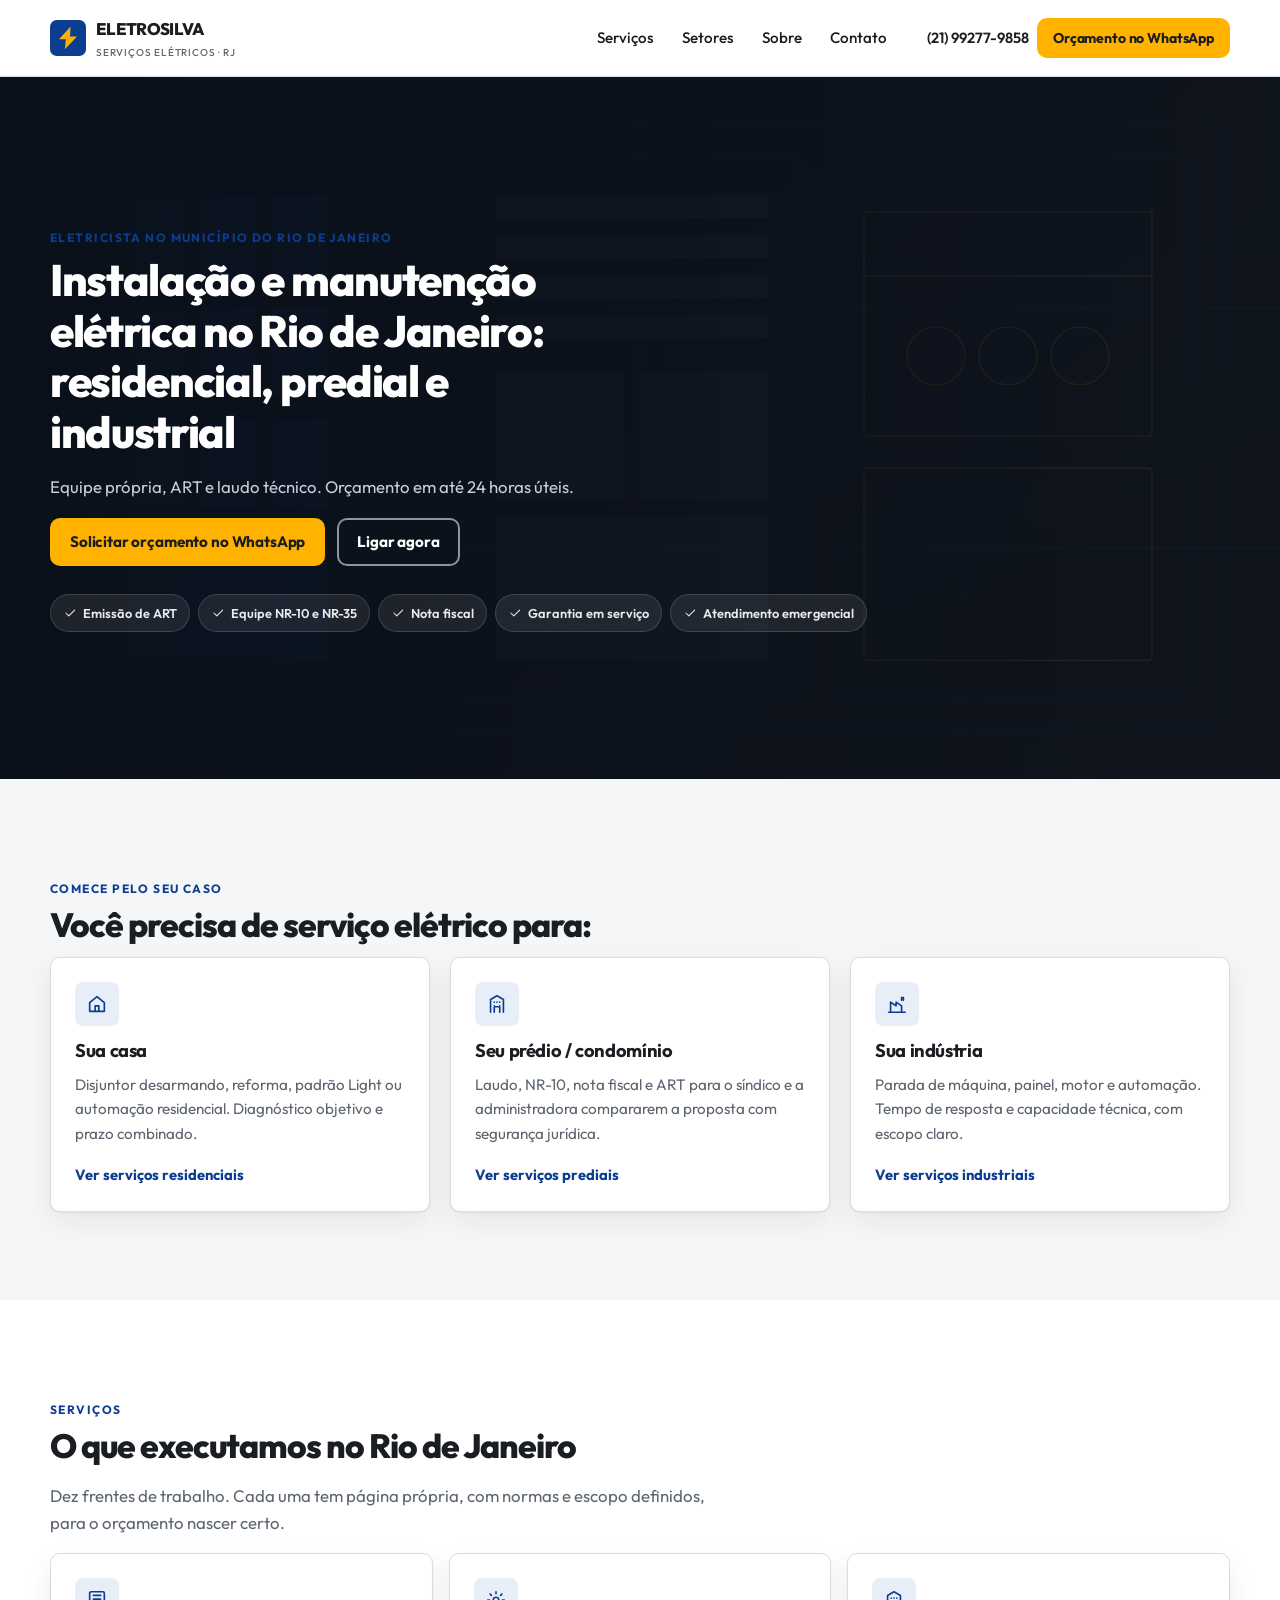
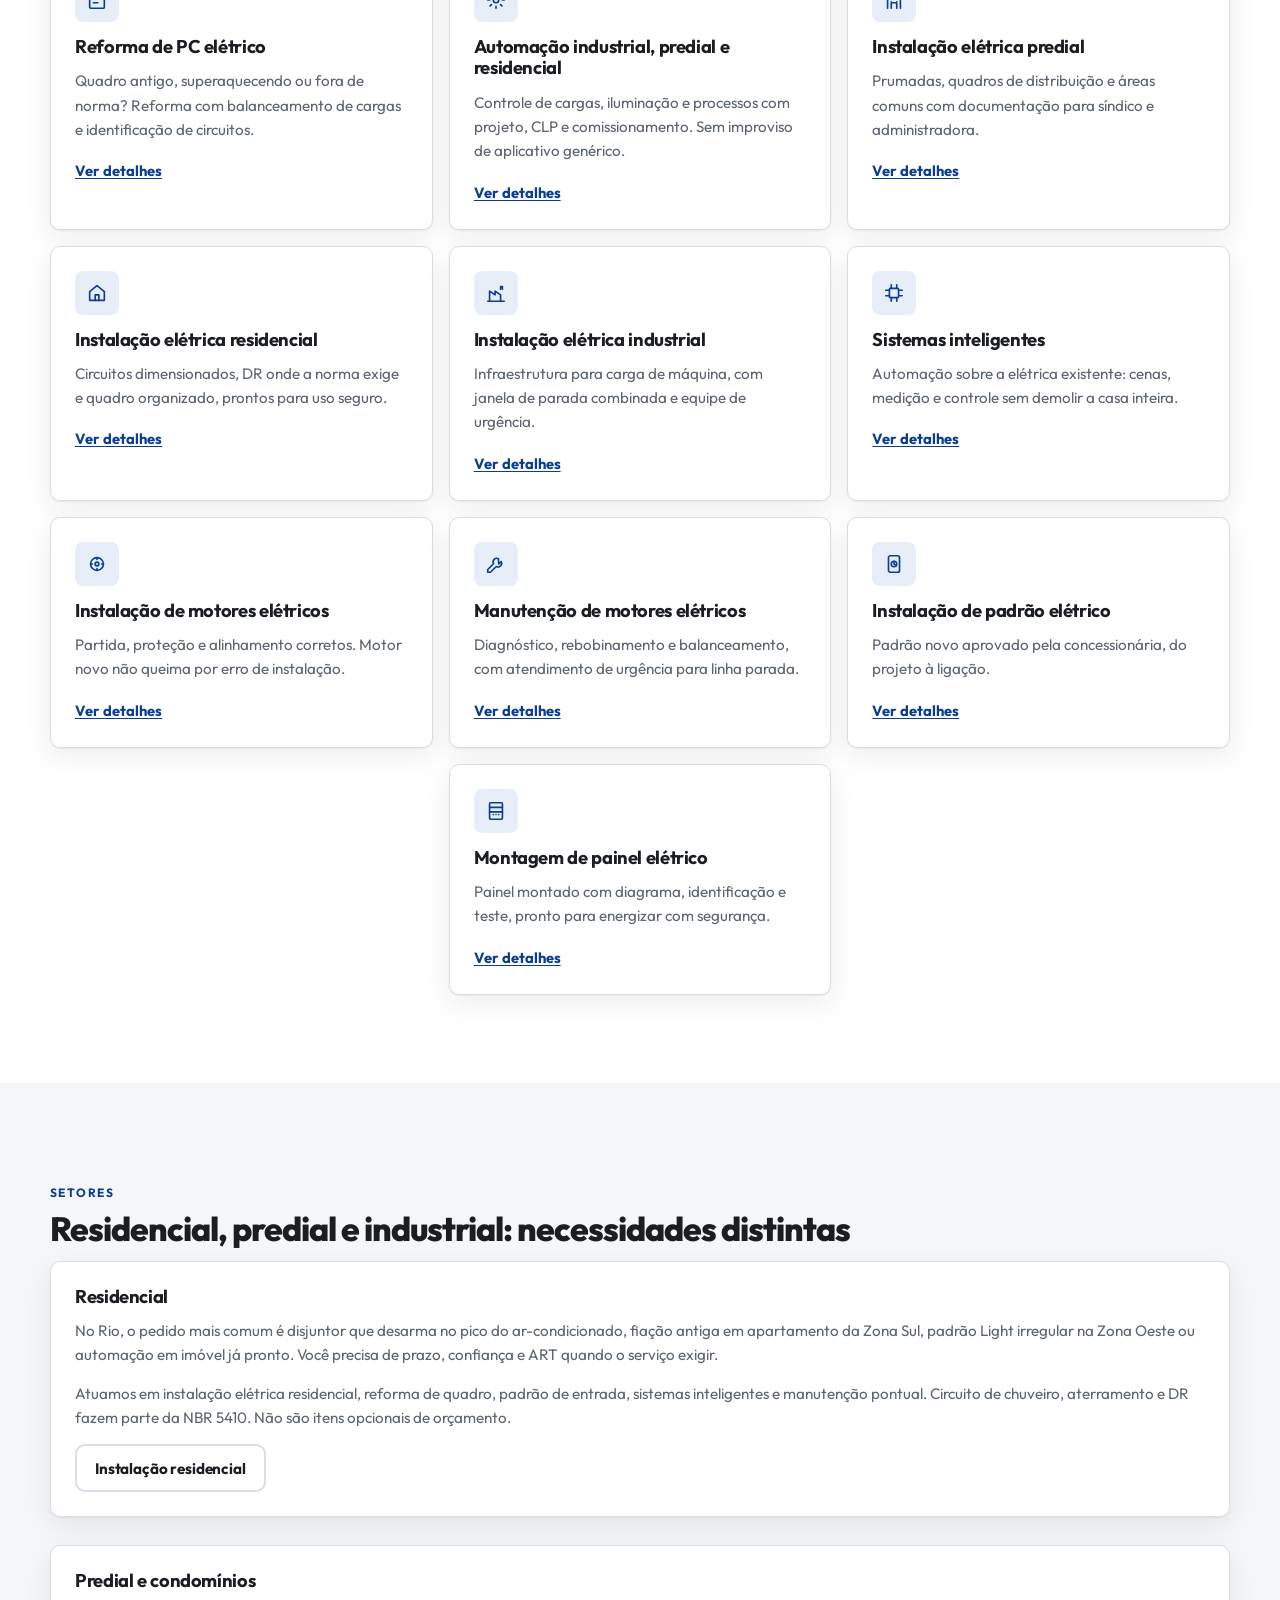
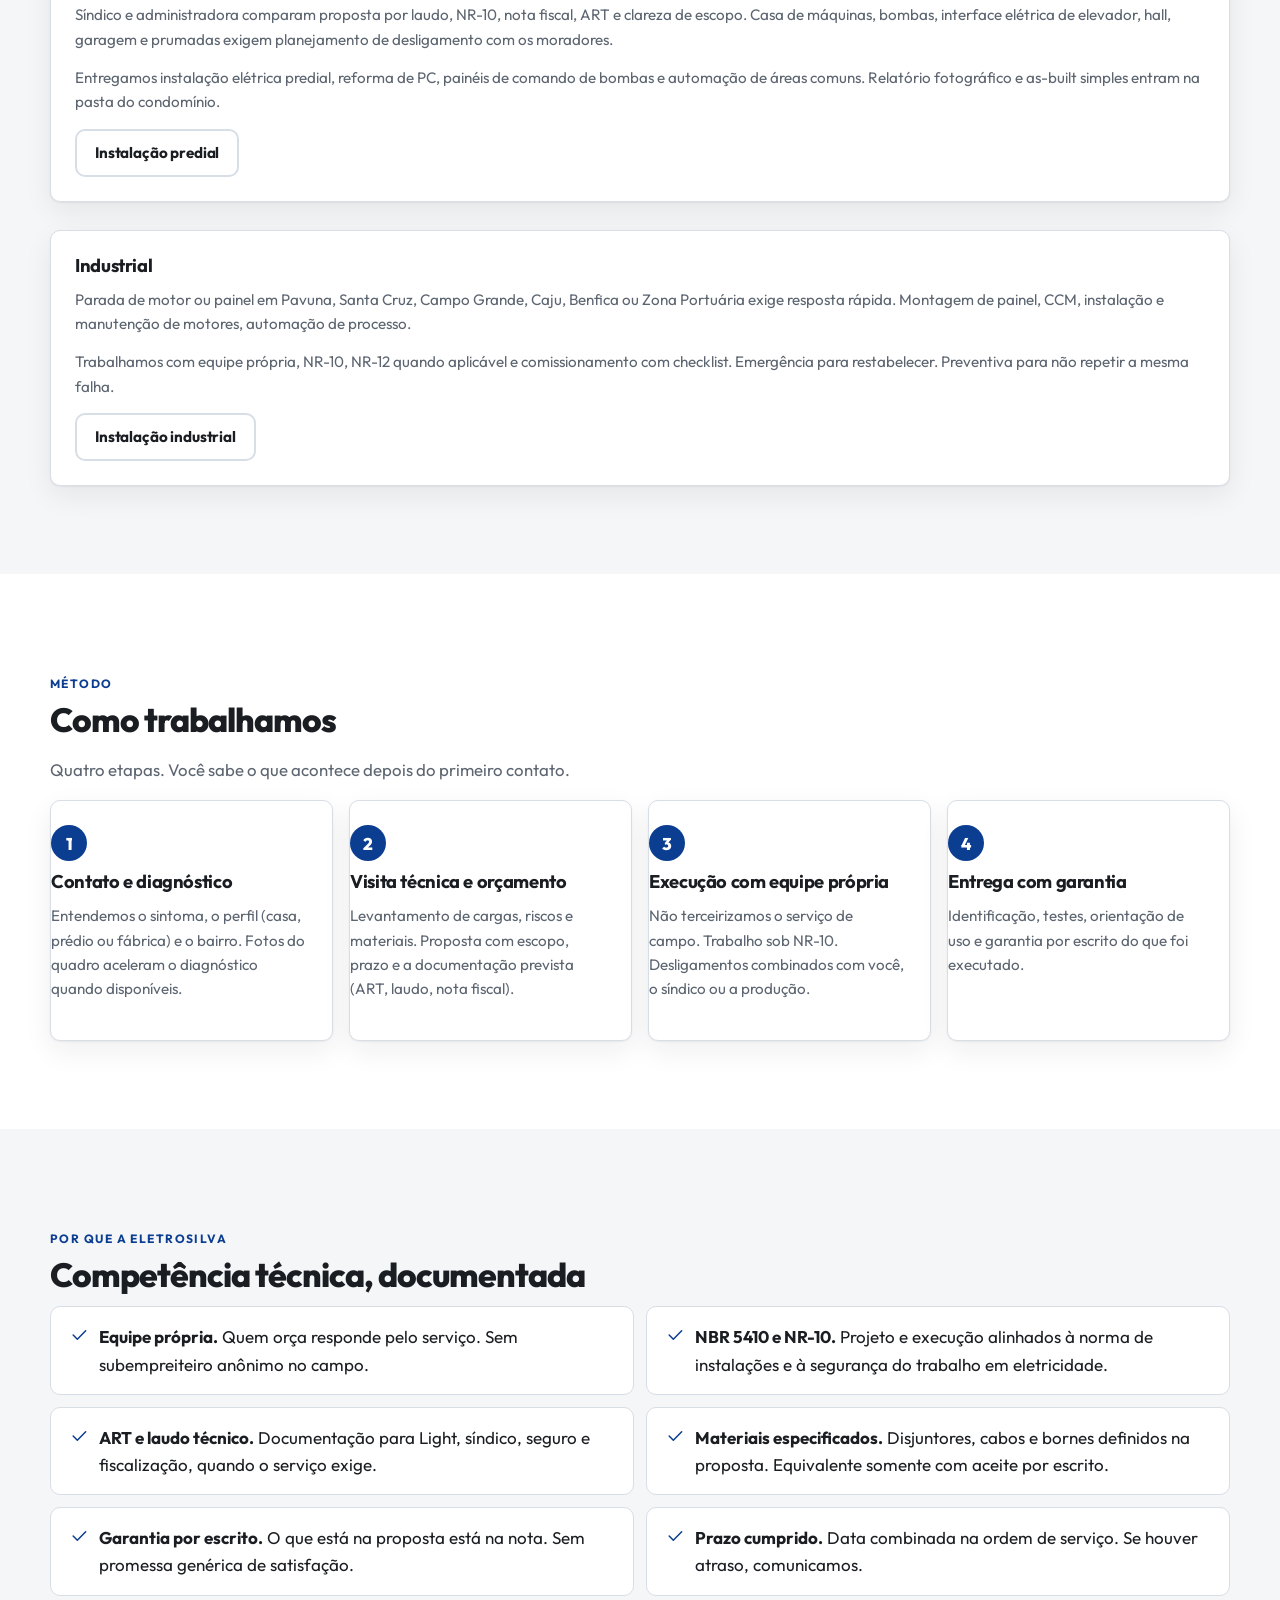
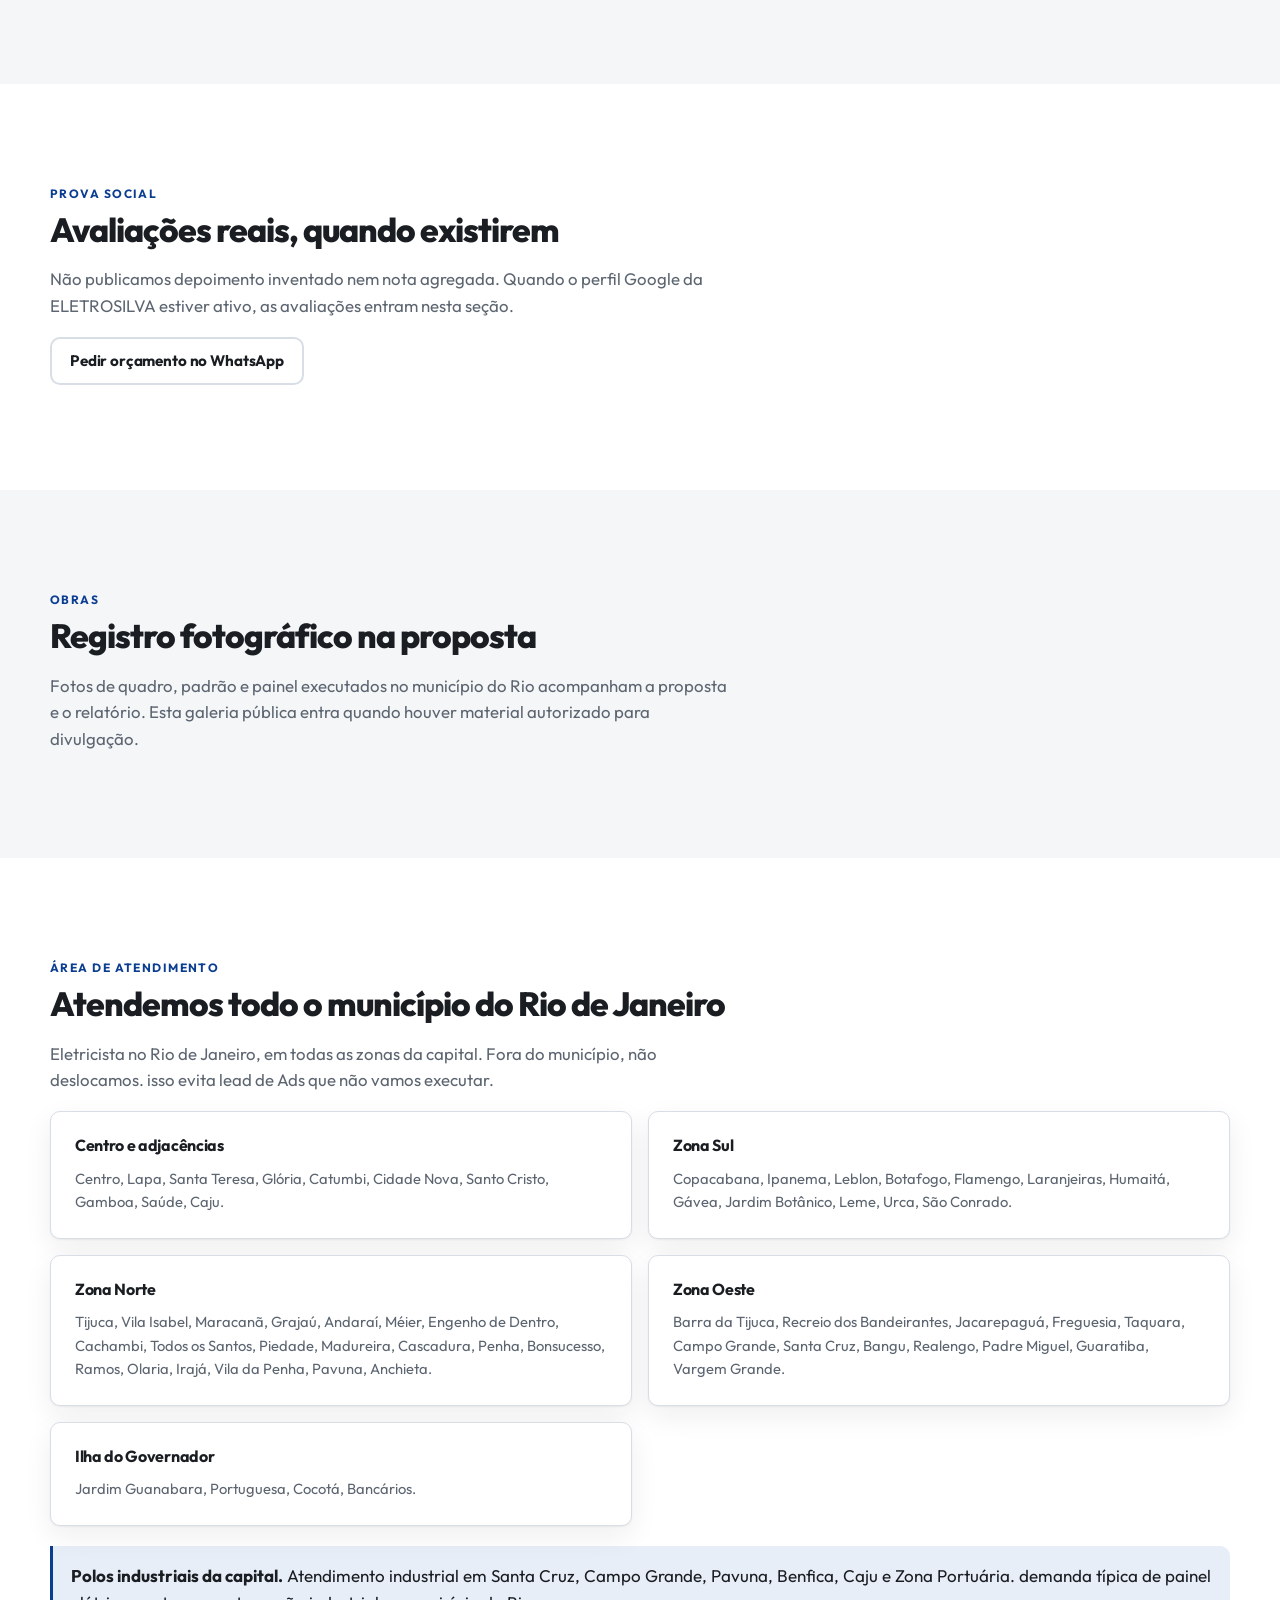
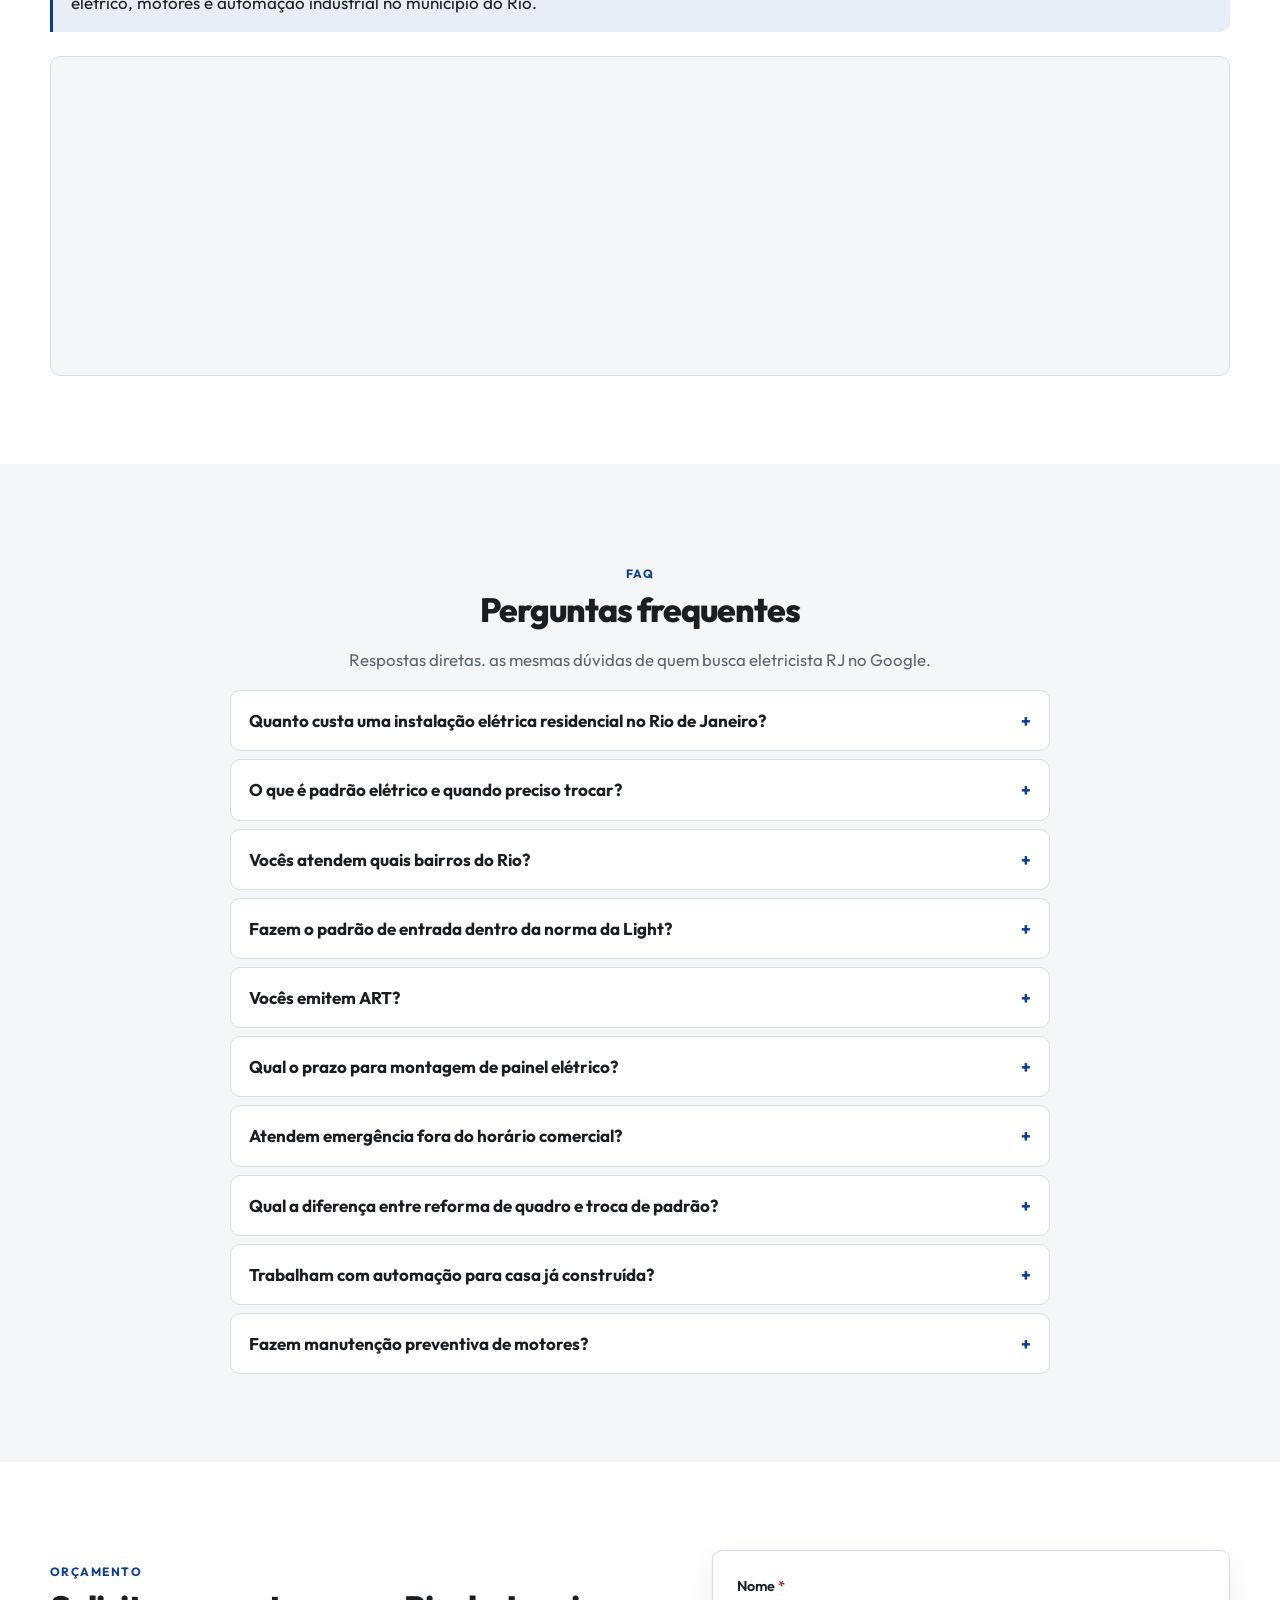
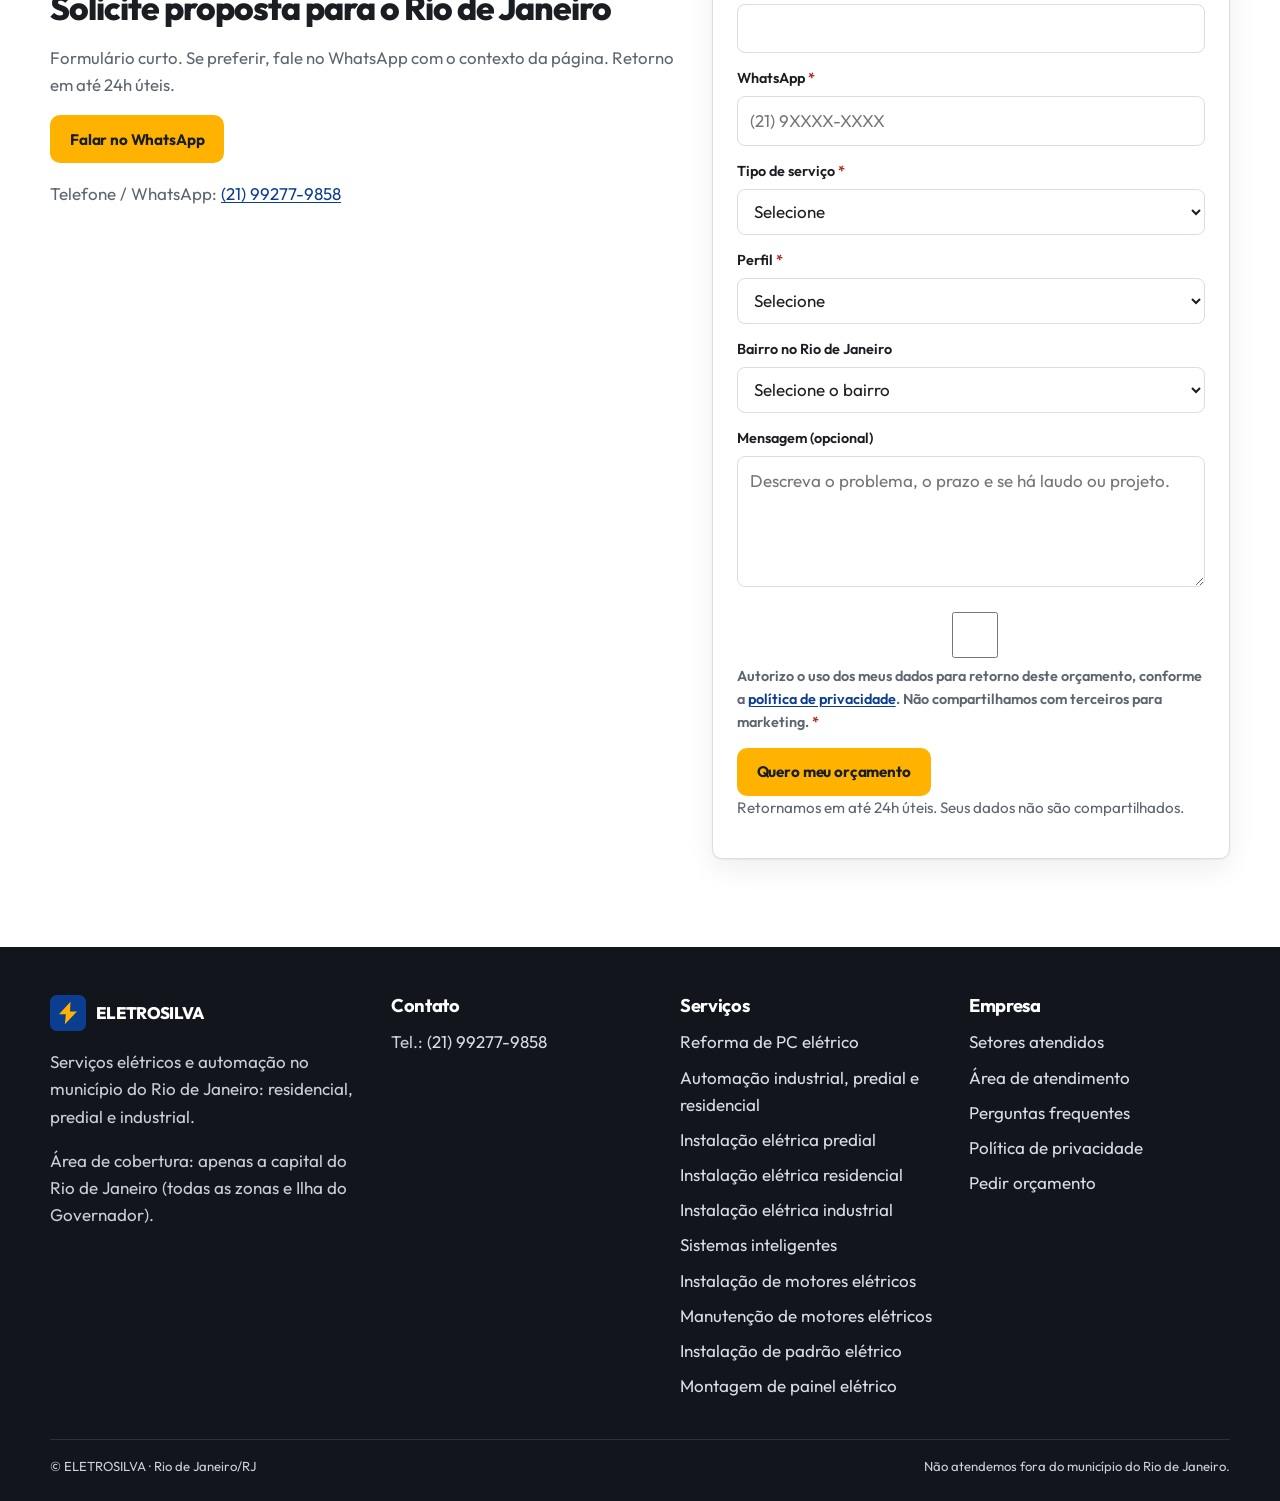
==== index.html @ 6a2a2874 "Publicar o site completo da ELETROSILVA para deploy na Hostinger." ====
<!DOCTYPE html>
<html lang="pt-BR">
<head>
  <meta charset="utf-8">
  <meta name="viewport" content="width=device-width, initial-scale=1">
  <title>Eletricista no Rio de Janeiro | ELETROSILVA</title>
  <meta name="description" content="Instalação e manutenção elétrica no Rio de Janeiro: residencial, predial e industrial. ART, NR-10 e orçamento em até 24h.">
  <link rel="canonical" href="https://eletrosilvaservicos.com/">
  <meta name="robots" content="index,follow">
  <meta name="theme-color" content="#0B3D91">
  <meta property="og:type" content="website">
  <meta property="og:locale" content="pt_BR">
  <meta property="og:site_name" content="ELETROSILVA">
  <meta property="og:title" content="Eletricista no Rio de Janeiro | ELETROSILVA">
  <meta property="og:description" content="Instalação e manutenção elétrica no Rio de Janeiro: residencial, predial e industrial. ART, NR-10 e orçamento em até 24h.">
  <meta property="og:url" content="https://eletrosilvaservicos.com/">
  <meta property="og:image" content="https://eletrosilvaservicos.com/img/og-cover.svg">
  <meta name="twitter:card" content="summary_large_image">
  <meta name="twitter:title" content="Eletricista no Rio de Janeiro | ELETROSILVA">
  <meta name="twitter:description" content="Instalação e manutenção elétrica no Rio de Janeiro: residencial, predial e industrial. ART, NR-10 e orçamento em até 24h.">
  <link rel="icon" href="img/favicon.svg" type="image/svg+xml">
  <link rel="preconnect" href="https://fonts.googleapis.com">
  <link rel="preconnect" href="https://fonts.gstatic.com" crossorigin>
  <link href="https://fonts.googleapis.com/css2?family=Outfit:wght@400;500;600;700;800&display=swap" rel="stylesheet">
  <style>
    :root{--blue:#0B3D91;--ink:#1A1D21;--cta:#FFB300;--header-h:76px}
    body{margin:0;font-family:Outfit,system-ui,sans-serif;color:var(--ink);background:#fff}
    .header{position:sticky;top:0;z-index:80;background:rgba(255,255,255,.96);border-bottom:1px solid #D8DEE6}
    .hero{position:relative;background:#12161c;color:#fff}
  </style>
  <link rel="stylesheet" href="css/site.css?v=20260911">
  <script type="application/ld+json">{"@context":"https://schema.org","@type":["Electrician","LocalBusiness"],"name":"ELETROSILVA","url":"https://eletrosilvaservicos.com","telephone":"+5521992779858","priceRange":"$$","address":{"@type":"PostalAddress","addressLocality":"Rio de Janeiro","addressRegion":"RJ","addressCountry":"BR"},"areaServed":{"@type":"City","name":"Rio de Janeiro"}}</script>
<script type="application/ld+json">{"@context":"https://schema.org","@type":"FAQPage","mainEntity":[{"@type":"Question","name":"Quanto custa uma instalação elétrica residencial no Rio de Janeiro?","acceptedAnswer":{"@type":"Answer","text":"O valor depende da metragem, do número de circuitos, do estado da infraestrutura existente e se há quadro, aterramento e DR a substituir. Não publicamos tabela fechada porque um apartamento em Copacabana com fiação antiga não se compara a uma casa nova na Barra. O caminho correto é visita técnica, levantamento de cargas e proposta com escopo. Retornamos o primeiro contato em até 24h úteis."}},{"@type":"Question","name":"O que é padrão elétrico e quando preciso trocar?","acceptedAnswer":{"@type":"Answer","text":"O padrão de entrada é o conjunto medidor, proteção e caixa que a Light exige para ligar ou aumentar a carga. Troca-se em obra nova, aumento de demanda, padrão danificado, irregular ou fora da norma vigente da concessionária. Cuidamos do projeto, da montagem e do acompanhamento até a aprovação."}},{"@type":"Question","name":"Vocês atendem quais bairros do Rio?","acceptedAnswer":{"@type":"Answer","text":"Atendemos exclusivamente o município do Rio de Janeiro: Centro, Zona Sul, Zona Norte, Zona Oeste e Ilha do Governador. Não atendemos Baixada Fluminense, Niterói, São Gonçalo nem a Região dos Lagos."}},{"@type":"Question","name":"Fazem o padrão de entrada dentro da norma da Light?","acceptedAnswer":{"@type":"Answer","text":"Sim. Montamos o padrão de entrada conforme o regulamento da Light para a capital, com dimensionamento da proteção, aterramento e disposição da caixa. O objetivo é passar na vistoria sem retrabalho."}},{"@type":"Question","name":"Vocês emitem ART?","acceptedAnswer":{"@type":"Answer","text":"Sim. Emitimos ART do responsável técnico no CREA-RJ quando o serviço exige. Também emitimos laudo e nota fiscal. Não terceirizamos a equipe de campo."}},{"@type":"Question","name":"Qual o prazo para montagem de painel elétrico?","acceptedAnswer":{"@type":"Answer","text":"Depende da complexidade (quadro de distribuição, CCM, comando com CLP) e da disponibilidade de materiais. Após o diagrama aprovado, informamos prazo na proposta. Serviços de urgência industrial são priorizados quando a linha está parada."}},{"@type":"Question","name":"Atendem emergência fora do horário comercial?","acceptedAnswer":{"@type":"Answer","text":"Sim, para falha que coloque risco ou pare produção/condomínio. Combinamos na triagem do chamado. Não prometemos tempo de chegada genérico."}},{"@type":"Question","name":"Qual a diferença entre reforma de quadro e troca de padrão?","acceptedAnswer":{"@type":"Answer","text":"O quadro (PC/QGBT) distribui os circuitos internos. O padrão é a entrada da concessionária, no limite da via pública/medição. Muitas vezes os dois precisam ser tratados juntos, mas são serviços e normas diferentes."}},{"@type":"Question","name":"Trabalham com automação para casa já construída?","acceptedAnswer":{"@type":"Answer","text":"Sim. Em imóvel pronto priorizamos soluções que aproveitam eletrodutos existentes, módulos em substituição de interruptores e quadros auxiliares. Retrofit mal planejado vira gambiarra; por isso o diagnóstico vem antes do catálogo de gadgets."}},{"@type":"Question","name":"Fazem manutenção preventiva de motores?","acceptedAnswer":{"@type":"Answer","text":"Sim. Inspeção, medição de isolamento, verificação de rolamentos, alinhamento e plano de parada. Corretiva de urgência também, quando o motor já parou a linha."}}]}</script>
<script type="application/ld+json">{"@context":"https://schema.org","@type":"ItemList","name":"Serviços ELETROSILVA","itemListElement":[{"@type":"ListItem","position":1,"item":{"@type":"Service","name":"Reforma de PC elétrico","areaServed":{"@type":"City","name":"Rio de Janeiro"},"url":"https://eletrosilvaservicos.com/reforma-pc-eletrico-rio-de-janeiro.html","provider":{"@type":"Electrician","name":"ELETROSILVA"}}},{"@type":"ListItem","position":2,"item":{"@type":"Service","name":"Automação industrial, predial e residencial","areaServed":{"@type":"City","name":"Rio de Janeiro"},"url":"https://eletrosilvaservicos.com/automacao-industrial-predial-residencial-rio-de-janeiro.html","provider":{"@type":"Electrician","name":"ELETROSILVA"}}},{"@type":"ListItem","position":3,"item":{"@type":"Service","name":"Instalação elétrica predial","areaServed":{"@type":"City","name":"Rio de Janeiro"},"url":"https://eletrosilvaservicos.com/instalacao-eletrica-predial-rio-de-janeiro.html","provider":{"@type":"Electrician","name":"ELETROSILVA"}}},{"@type":"ListItem","position":4,"item":{"@type":"Service","name":"Instalação elétrica residencial","areaServed":{"@type":"City","name":"Rio de Janeiro"},"url":"https://eletrosilvaservicos.com/instalacao-eletrica-residencial-rio-de-janeiro.html","provider":{"@type":"Electrician","name":"ELETROSILVA"}}},{"@type":"ListItem","position":5,"item":{"@type":"Service","name":"Instalação elétrica industrial","areaServed":{"@type":"City","name":"Rio de Janeiro"},"url":"https://eletrosilvaservicos.com/instalacao-eletrica-industrial-rio-de-janeiro.html","provider":{"@type":"Electrician","name":"ELETROSILVA"}}},{"@type":"ListItem","position":6,"item":{"@type":"Service","name":"Sistemas inteligentes","areaServed":{"@type":"City","name":"Rio de Janeiro"},"url":"https://eletrosilvaservicos.com/sistemas-inteligentes-rio-de-janeiro.html","provider":{"@type":"Electrician","name":"ELETROSILVA"}}},{"@type":"ListItem","position":7,"item":{"@type":"Service","name":"Instalação de motores elétricos","areaServed":{"@type":"City","name":"Rio de Janeiro"},"url":"https://eletrosilvaservicos.com/instalacao-de-motores-eletricos-rio-de-janeiro.html","provider":{"@type":"Electrician","name":"ELETROSILVA"}}},{"@type":"ListItem","position":8,"item":{"@type":"Service","name":"Manutenção de motores elétricos","areaServed":{"@type":"City","name":"Rio de Janeiro"},"url":"https://eletrosilvaservicos.com/manutencao-de-motores-eletricos-rio-de-janeiro.html","provider":{"@type":"Electrician","name":"ELETROSILVA"}}},{"@type":"ListItem","position":9,"item":{"@type":"Service","name":"Instalação de padrão elétrico","areaServed":{"@type":"City","name":"Rio de Janeiro"},"url":"https://eletrosilvaservicos.com/instalacao-de-padrao-eletrico-rio-de-janeiro.html","provider":{"@type":"Electrician","name":"ELETROSILVA"}}},{"@type":"ListItem","position":10,"item":{"@type":"Service","name":"Montagem de painel elétrico","areaServed":{"@type":"City","name":"Rio de Janeiro"},"url":"https://eletrosilvaservicos.com/montagem-de-painel-eletrico-rio-de-janeiro.html","provider":{"@type":"Electrician","name":"ELETROSILVA"}}}]}</script>
</head>
<body data-page="home">

<a class="skip" href="#conteudo">Ir para o conteúdo</a>
<header class="header">
  <div class="wrap header-inner">
    <a class="logo" href="index.html" aria-label="ELETROSILVA, página inicial">
      <svg viewBox="0 0 32 32" width="36" height="36" aria-hidden="true"><rect width="32" height="32" rx="6" fill="#0B3D91"/><path fill="#FFB300" d="M18.2 6 8 17.2h6.1L13.2 26 24 14.6h-6.2L18.2 6z"/></svg>
      <span><span class="logo-name">ELETROSILVA</span><span class="logo-sub">Serviços elétricos · RJ</span></span>
    </a>
    <nav class="nav" aria-label="Principal"><a href="#servicos">Serviços</a><a href="#setores">Setores</a><a href="#diferenciais">Sobre</a><a href="#contato">Contato</a></nav>
    <div class="header-actions">
      <a class="phone-link" data-href="phone" data-fill="phoneDisplay" href="tel:+5521992779858">(21) 99277-9858</a>
      <a class="btn btn--primary btn--sm" data-wa="Olá! Vim pelo site e quero solicitar um orçamento." href="#contato" aria-label="Solicitar orçamento no WhatsApp">Orçamento no WhatsApp</a>
      <button class="menu-btn" type="button" aria-label="Abrir menu" aria-controls="menu-mobile" aria-expanded="false">
        <svg viewBox="0 0 24 24" fill="none" stroke="currentColor" stroke-width="2" aria-hidden="true"><path d="M4 7h16M4 12h16M4 17h16"/></svg>
      </button>
    </div>
  </div>
  <nav class="wrap nav-mobile" id="menu-mobile" aria-label="Menu móvel"><a href="#servicos">Serviços</a><a href="#setores">Setores</a><a href="#diferenciais">Sobre</a><a href="#contato">Contato</a></nav>
</header>
<main id="conteudo">
  <section class="hero" id="inicio">
    <img class="hero-bg" src="img/hero-panel.svg" width="1600" height="900" alt="Ilustração técnica de painel elétrico industrial montado pela ELETROSILVA no Rio de Janeiro" fetchpriority="high" decoding="async">
    <div class="hero-overlay"></div>
    <div class="wrap">
      <p class="eyebrow">Eletricista no município do Rio de Janeiro</p>
      <h1 data-dynamic-h1>Instalação e manutenção elétrica no Rio de Janeiro: residencial, predial e industrial</h1>
      <p class="lead">Equipe própria, ART e laudo técnico. Orçamento em até 24 horas úteis.</p>
      <div class="cta-row">
        <a class="btn btn--primary" data-wa="Olá! Vim pelo site e preciso de orçamento para serviço elétrico no Rio de Janeiro." href="#contato" aria-label="Solicitar orçamento no WhatsApp">Solicitar orçamento no WhatsApp</a>
        <a class="btn btn--ghost" data-href="phone" href="#contato" aria-label="Ligar agora para a ELETROSILVA">Ligar agora</a>
      </div>
      <div class="badges">
        <span class="badge"><svg viewBox="0 0 24 24" fill="none" stroke="currentColor" stroke-width="1.8" stroke-linecap="round" stroke-linejoin="round" aria-hidden="true"><path d="M5 12l5 5L20 7"/></svg> Emissão de ART</span>
        <span class="badge"><svg viewBox="0 0 24 24" fill="none" stroke="currentColor" stroke-width="1.8" stroke-linecap="round" stroke-linejoin="round" aria-hidden="true"><path d="M5 12l5 5L20 7"/></svg> Equipe NR-10 e NR-35</span>
        <span class="badge"><svg viewBox="0 0 24 24" fill="none" stroke="currentColor" stroke-width="1.8" stroke-linecap="round" stroke-linejoin="round" aria-hidden="true"><path d="M5 12l5 5L20 7"/></svg> Nota fiscal</span>
        <span class="badge"><svg viewBox="0 0 24 24" fill="none" stroke="currentColor" stroke-width="1.8" stroke-linecap="round" stroke-linejoin="round" aria-hidden="true"><path d="M5 12l5 5L20 7"/></svg> Garantia em serviço</span>
        <span class="badge"><svg viewBox="0 0 24 24" fill="none" stroke="currentColor" stroke-width="1.8" stroke-linecap="round" stroke-linejoin="round" aria-hidden="true"><path d="M5 12l5 5L20 7"/></svg> Atendimento emergencial</span>
      </div>
    </div>
  </section>

  <section class="section section--alt" id="perfis">
    <div class="wrap">
      <p class="eyebrow">Comece pelo seu caso</p>
      <h2>Você precisa de serviço elétrico para:</h2>
      <div class="grid grid-3">
        <a class="card card--link card--profile reveal" href="#setor-residencial">
          <div class="icon-box"><svg viewBox="0 0 24 24" fill="none" stroke="currentColor" stroke-width="1.8" stroke-linecap="round" stroke-linejoin="round" aria-hidden="true"><path d="M4 10.5 12 4l8 6.5V20H4z"/><path d="M10 20v-6h4v6"/></svg></div>
          <h3>Sua casa</h3>
          <p>Disjuntor desarmando, reforma, padrão Light ou automação residencial. Diagnóstico objetivo e prazo combinado.</p>
          <span class="more">Ver serviços residenciais</span>
        </a>
        <a class="card card--link card--profile reveal" href="#setor-predial">
          <div class="icon-box"><svg viewBox="0 0 24 24" fill="none" stroke="currentColor" stroke-width="1.8" stroke-linecap="round" stroke-linejoin="round" aria-hidden="true"><path d="M5 21V7l7-4 7 4v14"/><path d="M9 21v-6h6v6M9 10h.01M15 10h.01M12 10h.01M9 14h.01M15 14h.01"/></svg></div>
          <h3>Seu prédio / condomínio</h3>
          <p>Laudo, NR-10, nota fiscal e ART para o síndico e a administradora compararem a proposta com segurança jurídica.</p>
          <span class="more">Ver serviços prediais</span>
        </a>
        <a class="card card--link card--profile reveal" href="#setor-industrial">
          <div class="icon-box"><svg viewBox="0 0 24 24" fill="none" stroke="currentColor" stroke-width="1.8" stroke-linecap="round" stroke-linejoin="round" aria-hidden="true"><path d="M3 21h18M5 21V10l6 4V10l6 4V21"/><path d="M17 8V5h2v3"/></svg></div>
          <h3>Sua indústria</h3>
          <p>Parada de máquina, painel, motor e automação. Tempo de resposta e capacidade técnica, com escopo claro.</p>
          <span class="more">Ver serviços industriais</span>
        </a>
      </div>
    </div>
  </section>

  <section class="section" id="servicos">
    <div class="wrap">
      <p class="eyebrow">Serviços</p>
      <h2>O que executamos no Rio de Janeiro</h2>
      <p class="lead">Dez frentes de trabalho. Cada uma tem página própria, com normas e escopo definidos, para o orçamento nascer certo.</p>
      <div class="svc-grid">
    <article class="card reveal">
      <div class="icon-box"><svg viewBox="0 0 24 24" fill="none" stroke="currentColor" stroke-width="1.8" stroke-linecap="round" stroke-linejoin="round" aria-hidden="true"><rect x="4" y="3" width="16" height="18" rx="1.5"/><path d="M8 7h8M8 11h8M8 15h5"/></svg></div>
      <h3>Reforma de PC elétrico</h3>
      <p>Quadro antigo, superaquecendo ou fora de norma? Reforma com balanceamento de cargas e identificação de circuitos.</p>
      <a class="more" href="reforma-pc-eletrico-rio-de-janeiro.html">Ver detalhes</a>
    </article>
    <article class="card reveal">
      <div class="icon-box"><svg viewBox="0 0 24 24" fill="none" stroke="currentColor" stroke-width="1.8" stroke-linecap="round" stroke-linejoin="round" aria-hidden="true"><circle cx="12" cy="12" r="3"/><path d="M12 3v2M12 19v2M3 12h2M19 12h2M5.6 5.6l1.4 1.4M17 17l1.4 1.4M18.4 5.6 17 7M7 17l-1.4 1.4"/></svg></div>
      <h3>Automação industrial, predial e residencial</h3>
      <p>Controle de cargas, iluminação e processos com projeto, CLP e comissionamento. Sem improviso de aplicativo genérico.</p>
      <a class="more" href="automacao-industrial-predial-residencial-rio-de-janeiro.html">Ver detalhes</a>
    </article>
    <article class="card reveal">
      <div class="icon-box"><svg viewBox="0 0 24 24" fill="none" stroke="currentColor" stroke-width="1.8" stroke-linecap="round" stroke-linejoin="round" aria-hidden="true"><path d="M5 21V7l7-4 7 4v14"/><path d="M9 21v-6h6v6M9 10h.01M15 10h.01M12 10h.01M9 14h.01M15 14h.01"/></svg></div>
      <h3>Instalação elétrica predial</h3>
      <p>Prumadas, quadros de distribuição e áreas comuns com documentação para síndico e administradora.</p>
      <a class="more" href="instalacao-eletrica-predial-rio-de-janeiro.html">Ver detalhes</a>
    </article>
    <article class="card reveal">
      <div class="icon-box"><svg viewBox="0 0 24 24" fill="none" stroke="currentColor" stroke-width="1.8" stroke-linecap="round" stroke-linejoin="round" aria-hidden="true"><path d="M4 10.5 12 4l8 6.5V20H4z"/><path d="M10 20v-6h4v6"/></svg></div>
      <h3>Instalação elétrica residencial</h3>
      <p>Circuitos dimensionados, DR onde a norma exige e quadro organizado, prontos para uso seguro.</p>
      <a class="more" href="instalacao-eletrica-residencial-rio-de-janeiro.html">Ver detalhes</a>
    </article>
    <article class="card reveal">
      <div class="icon-box"><svg viewBox="0 0 24 24" fill="none" stroke="currentColor" stroke-width="1.8" stroke-linecap="round" stroke-linejoin="round" aria-hidden="true"><path d="M3 21h18M5 21V10l6 4V10l6 4V21"/><path d="M17 8V5h2v3"/></svg></div>
      <h3>Instalação elétrica industrial</h3>
      <p>Infraestrutura para carga de máquina, com janela de parada combinada e equipe de urgência.</p>
      <a class="more" href="instalacao-eletrica-industrial-rio-de-janeiro.html">Ver detalhes</a>
    </article>
    <article class="card reveal">
      <div class="icon-box"><svg viewBox="0 0 24 24" fill="none" stroke="currentColor" stroke-width="1.8" stroke-linecap="round" stroke-linejoin="round" aria-hidden="true"><rect x="7" y="7" width="10" height="10" rx="1"/><path d="M9 3v4M15 3v4M9 17v4M15 17v4M3 9h4M3 15h4M17 9h4M17 15h4"/></svg></div>
      <h3>Sistemas inteligentes</h3>
      <p>Automação sobre a elétrica existente: cenas, medição e controle sem demolir a casa inteira.</p>
      <a class="more" href="sistemas-inteligentes-rio-de-janeiro.html">Ver detalhes</a>
    </article>
    <article class="card reveal">
      <div class="icon-box"><svg viewBox="0 0 24 24" fill="none" stroke="currentColor" stroke-width="1.8" stroke-linecap="round" stroke-linejoin="round" aria-hidden="true"><circle cx="12" cy="12" r="7"/><circle cx="12" cy="12" r="2"/><path d="M12 5v2M12 17v2M5 12h2M17 12h2"/></svg></div>
      <h3>Instalação de motores elétricos</h3>
      <p>Partida, proteção e alinhamento corretos. Motor novo não queima por erro de instalação.</p>
      <a class="more" href="instalacao-de-motores-eletricos-rio-de-janeiro.html">Ver detalhes</a>
    </article>
    <article class="card reveal">
      <div class="icon-box"><svg viewBox="0 0 24 24" fill="none" stroke="currentColor" stroke-width="1.8" stroke-linecap="round" stroke-linejoin="round" aria-hidden="true"><path d="M14.7 6.3a4 4 0 0 0-5.4 5.4L3 18v3h3l6.3-6.3a4 4 0 0 0 5.4-5.4L15 12z"/></svg></div>
      <h3>Manutenção de motores elétricos</h3>
      <p>Diagnóstico, rebobinamento e balanceamento, com atendimento de urgência para linha parada.</p>
      <a class="more" href="manutencao-de-motores-eletricos-rio-de-janeiro.html">Ver detalhes</a>
    </article>
    <article class="card reveal">
      <div class="icon-box"><svg viewBox="0 0 24 24" fill="none" stroke="currentColor" stroke-width="1.8" stroke-linecap="round" stroke-linejoin="round" aria-hidden="true"><rect x="6" y="3" width="12" height="18" rx="2"/><circle cx="12" cy="12" r="3"/><path d="M12 9v3l2 1"/></svg></div>
      <h3>Instalação de padrão elétrico</h3>
      <p>Padrão novo aprovado pela concessionária, do projeto à ligação.</p>
      <a class="more" href="instalacao-de-padrao-eletrico-rio-de-janeiro.html">Ver detalhes</a>
    </article>
    <article class="card reveal">
      <div class="icon-box"><svg viewBox="0 0 24 24" fill="none" stroke="currentColor" stroke-width="1.8" stroke-linecap="round" stroke-linejoin="round" aria-hidden="true"><rect x="5" y="3" width="14" height="18" rx="1"/><path d="M5 8h14M5 13h14M9 16h.01M12 16h.01M15 16h.01"/></svg></div>
      <h3>Montagem de painel elétrico</h3>
      <p>Painel montado com diagrama, identificação e teste, pronto para energizar com segurança.</p>
      <a class="more" href="montagem-de-painel-eletrico-rio-de-janeiro.html">Ver detalhes</a>
    </article></div>
    </div>
  </section>

  <section class="section section--alt" id="setores">
    <div class="wrap">
      <p class="eyebrow">Setores</p>
      <h2>Residencial, predial e industrial: necessidades distintas</h2>
      <div class="grid" style="gap:28px">
        <article class="card" id="setor-residencial">
          <h3>Residencial</h3>
          <p>No Rio, o pedido mais comum é disjuntor que desarma no pico do ar-condicionado, fiação antiga em apartamento da Zona Sul, padrão Light irregular na Zona Oeste ou automação em imóvel já pronto. Você precisa de prazo, confiança e ART quando o serviço exigir.</p>
          <p>Atuamos em instalação elétrica residencial, reforma de quadro, padrão de entrada, sistemas inteligentes e manutenção pontual. Circuito de chuveiro, aterramento e DR fazem parte da NBR 5410. Não são itens opcionais de orçamento.</p>
          <a class="btn btn--outline" href="instalacao-eletrica-residencial-rio-de-janeiro.html">Instalação residencial</a>
        </article>
        <article class="card" id="setor-predial">
          <h3>Predial e condomínios</h3>
          <p>Síndico e administradora comparam proposta por laudo, NR-10, nota fiscal, ART e clareza de escopo. Casa de máquinas, bombas, interface elétrica de elevador, hall, garagem e prumadas exigem planejamento de desligamento com os moradores.</p>
          <p>Entregamos instalação elétrica predial, reforma de PC, painéis de comando de bombas e automação de áreas comuns. Relatório fotográfico e as-built simples entram na pasta do condomínio.</p>
          <a class="btn btn--outline" href="instalacao-eletrica-predial-rio-de-janeiro.html">Instalação predial</a>
        </article>
        <article class="card" id="setor-industrial">
          <h3>Industrial</h3>
          <p>Parada de motor ou painel em Pavuna, Santa Cruz, Campo Grande, Caju, Benfica ou Zona Portuária exige resposta rápida. Montagem de painel, CCM, instalação e manutenção de motores, automação de processo.</p>
          <p>Trabalhamos com equipe própria, NR-10, NR-12 quando aplicável e comissionamento com checklist. Emergência para restabelecer. Preventiva para não repetir a mesma falha.</p>
          <a class="btn btn--outline" href="instalacao-eletrica-industrial-rio-de-janeiro.html">Instalação industrial</a>
        </article>
      </div>
    </div>
  </section>

  <section class="section" id="como-trabalhamos">
    <div class="wrap">
      <p class="eyebrow">Método</p>
      <h2>Como trabalhamos</h2>
      <p class="lead">Quatro etapas. Você sabe o que acontece depois do primeiro contato.</p>
      <div class="steps">
        <article class="step card reveal"><h3>Contato e diagnóstico</h3><p>Entendemos o sintoma, o perfil (casa, prédio ou fábrica) e o bairro. Fotos do quadro aceleram o diagnóstico quando disponíveis.</p></article>
        <article class="step card reveal"><h3>Visita técnica e orçamento</h3><p>Levantamento de cargas, riscos e materiais. Proposta com escopo, prazo e a documentação prevista (ART, laudo, nota fiscal).</p></article>
        <article class="step card reveal"><h3>Execução com equipe própria</h3><p>Não terceirizamos o serviço de campo. Trabalho sob NR-10. Desligamentos combinados com você, o síndico ou a produção.</p></article>
        <article class="step card reveal"><h3>Entrega com garantia</h3><p>Identificação, testes, orientação de uso e garantia por escrito do que foi executado.</p></article>
      </div>
    </div>
  </section>

  <section class="section section--alt" id="diferenciais">
    <div class="wrap">
      <p class="eyebrow">Por que a ELETROSILVA</p>
      <h2>Competência técnica, documentada</h2>
      <ul class="diff-list grid-2">
        <li><svg viewBox="0 0 24 24" fill="none" stroke="currentColor" stroke-width="1.8" stroke-linecap="round" stroke-linejoin="round" aria-hidden="true"><path d="M5 12l5 5L20 7"/></svg><span><strong>Equipe própria.</strong> Quem orça responde pelo serviço. Sem subempreiteiro anônimo no campo.</span></li>
        <li><svg viewBox="0 0 24 24" fill="none" stroke="currentColor" stroke-width="1.8" stroke-linecap="round" stroke-linejoin="round" aria-hidden="true"><path d="M5 12l5 5L20 7"/></svg><span><strong>NBR 5410 e NR-10.</strong> Projeto e execução alinhados à norma de instalações e à segurança do trabalho em eletricidade.</span></li>
        <li><svg viewBox="0 0 24 24" fill="none" stroke="currentColor" stroke-width="1.8" stroke-linecap="round" stroke-linejoin="round" aria-hidden="true"><path d="M5 12l5 5L20 7"/></svg><span><strong>ART e laudo técnico.</strong> Documentação para Light, síndico, seguro e fiscalização, quando o serviço exige.</span></li>
        <li><svg viewBox="0 0 24 24" fill="none" stroke="currentColor" stroke-width="1.8" stroke-linecap="round" stroke-linejoin="round" aria-hidden="true"><path d="M5 12l5 5L20 7"/></svg><span><strong>Materiais especificados.</strong> Disjuntores, cabos e bornes definidos na proposta. Equivalente somente com aceite por escrito.</span></li>
        <li><svg viewBox="0 0 24 24" fill="none" stroke="currentColor" stroke-width="1.8" stroke-linecap="round" stroke-linejoin="round" aria-hidden="true"><path d="M5 12l5 5L20 7"/></svg><span><strong>Garantia por escrito.</strong> O que está na proposta está na nota. Sem promessa genérica de satisfação.</span></li>
        <li><svg viewBox="0 0 24 24" fill="none" stroke="currentColor" stroke-width="1.8" stroke-linecap="round" stroke-linejoin="round" aria-hidden="true"><path d="M5 12l5 5L20 7"/></svg><span><strong>Prazo cumprido.</strong> Data combinada na ordem de serviço. Se houver atraso, comunicamos.</span></li>
      </ul>
    </div>
  </section>

  <section class="section" id="depoimentos">
    <div class="wrap">
      <p class="eyebrow">Prova social</p>
      <h2>Avaliações reais, quando existirem</h2>
      <p class="lead">Não publicamos depoimento inventado nem nota agregada. Quando o perfil Google da ELETROSILVA estiver ativo, as avaliações entram nesta seção.</p>
      <p><a class="btn btn--outline" data-wa="Olá! Vim pelo site e quero um orçamento de serviço elétrico no Rio de Janeiro." href="#contato">Pedir orçamento no WhatsApp</a></p>
    </div>
  </section>

  <section class="section section--alt" id="obras">
    <div class="wrap">
      <p class="eyebrow">Obras</p>
      <h2>Registro fotográfico na proposta</h2>
      <p class="lead">Fotos de quadro, padrão e painel executados no município do Rio acompanham a proposta e o relatório. Esta galeria pública entra quando houver material autorizado para divulgação.</p>
    </div>
  </section>

  <section class="section" id="area">
    <div class="wrap">
      <p class="eyebrow">Área de atendimento</p>
      <h2>Atendemos todo o município do Rio de Janeiro</h2>
      <p class="lead">Eletricista no Rio de Janeiro, em todas as zonas da capital. Fora do município, não deslocamos. isso evita lead de Ads que não vamos executar.</p>
      <div class="zones">
        <article class="card"><h3>Centro e adjacências</h3><p>Centro, Lapa, Santa Teresa, Glória, Catumbi, Cidade Nova, Santo Cristo, Gamboa, Saúde, Caju.</p></article>
        <article class="card"><h3>Zona Sul</h3><p>Copacabana, Ipanema, Leblon, Botafogo, Flamengo, Laranjeiras, Humaitá, Gávea, Jardim Botânico, Leme, Urca, São Conrado.</p></article>
        <article class="card"><h3>Zona Norte</h3><p>Tijuca, Vila Isabel, Maracanã, Grajaú, Andaraí, Méier, Engenho de Dentro, Cachambi, Todos os Santos, Piedade, Madureira, Cascadura, Penha, Bonsucesso, Ramos, Olaria, Irajá, Vila da Penha, Pavuna, Anchieta.</p></article>
        <article class="card"><h3>Zona Oeste</h3><p>Barra da Tijuca, Recreio dos Bandeirantes, Jacarepaguá, Freguesia, Taquara, Campo Grande, Santa Cruz, Bangu, Realengo, Padre Miguel, Guaratiba, Vargem Grande.</p></article>
        <article class="card"><h3>Ilha do Governador</h3><p>Jardim Guanabara, Portuguesa, Cocotá, Bancários.</p></article>
      </div>
      <div class="callout">
        <strong>Polos industriais da capital.</strong> Atendimento industrial em Santa Cruz, Campo Grande, Pavuna, Benfica, Caju e Zona Portuária. demanda típica de painel elétrico, motores e automação industrial no município do Rio.
      </div>
      <div class="map-wrap">
        <iframe title="Mapa do município do Rio de Janeiro. área de atendimento ELETROSILVA" loading="lazy" referrerpolicy="no-referrer-when-downgrade" src="https://maps.google.com/maps?q=Rio%20de%20Janeiro%2C%20RJ%2C%20Brasil&z=11&output=embed"></iframe>
      </div>
    </div>
  </section>

  <section class="section section--alt" id="faq">
    <div class="wrap center">
      <p class="eyebrow">FAQ</p>
      <h2>Perguntas frequentes</h2>
      <p class="lead">Respostas diretas. as mesmas dúvidas de quem busca eletricista RJ no Google.</p>
    </div>
    <div class="wrap"><div class="faq">
    <div class="faq-item">
      <button type="button" aria-expanded="false" aria-controls="faq-0" id="faq-btn-0">Quanto custa uma instalação elétrica residencial no Rio de Janeiro?<span>+</span></button>
      <div class="faq-panel" id="faq-0" role="region" aria-labelledby="faq-btn-0"><p>O valor depende da metragem, do número de circuitos, do estado da infraestrutura existente e se há quadro, aterramento e DR a substituir. Não publicamos tabela fechada porque um apartamento em Copacabana com fiação antiga não se compara a uma casa nova na Barra. O caminho correto é visita técnica, levantamento de cargas e proposta com escopo. Retornamos o primeiro contato em até 24h úteis.</p></div>
    </div>
    <div class="faq-item">
      <button type="button" aria-expanded="false" aria-controls="faq-1" id="faq-btn-1">O que é padrão elétrico e quando preciso trocar?<span>+</span></button>
      <div class="faq-panel" id="faq-1" role="region" aria-labelledby="faq-btn-1"><p>O padrão de entrada é o conjunto medidor, proteção e caixa que a Light exige para ligar ou aumentar a carga. Troca-se em obra nova, aumento de demanda, padrão danificado, irregular ou fora da norma vigente da concessionária. Cuidamos do projeto, da montagem e do acompanhamento até a aprovação.</p></div>
    </div>
    <div class="faq-item">
      <button type="button" aria-expanded="false" aria-controls="faq-2" id="faq-btn-2">Vocês atendem quais bairros do Rio?<span>+</span></button>
      <div class="faq-panel" id="faq-2" role="region" aria-labelledby="faq-btn-2"><p>Atendemos exclusivamente o município do Rio de Janeiro: Centro, Zona Sul, Zona Norte, Zona Oeste e Ilha do Governador. Não atendemos Baixada Fluminense, Niterói, São Gonçalo nem a Região dos Lagos.</p></div>
    </div>
    <div class="faq-item">
      <button type="button" aria-expanded="false" aria-controls="faq-3" id="faq-btn-3">Fazem o padrão de entrada dentro da norma da Light?<span>+</span></button>
      <div class="faq-panel" id="faq-3" role="region" aria-labelledby="faq-btn-3"><p>Sim. Montamos o padrão de entrada conforme o regulamento da Light para a capital, com dimensionamento da proteção, aterramento e disposição da caixa. O objetivo é passar na vistoria sem retrabalho.</p></div>
    </div>
    <div class="faq-item">
      <button type="button" aria-expanded="false" aria-controls="faq-4" id="faq-btn-4">Vocês emitem ART?<span>+</span></button>
      <div class="faq-panel" id="faq-4" role="region" aria-labelledby="faq-btn-4"><p>Sim. Emitimos ART do responsável técnico no CREA-RJ quando o serviço exige. Também emitimos laudo e nota fiscal. Não terceirizamos a equipe de campo.</p></div>
    </div>
    <div class="faq-item">
      <button type="button" aria-expanded="false" aria-controls="faq-5" id="faq-btn-5">Qual o prazo para montagem de painel elétrico?<span>+</span></button>
      <div class="faq-panel" id="faq-5" role="region" aria-labelledby="faq-btn-5"><p>Depende da complexidade (quadro de distribuição, CCM, comando com CLP) e da disponibilidade de materiais. Após o diagrama aprovado, informamos prazo na proposta. Serviços de urgência industrial são priorizados quando a linha está parada.</p></div>
    </div>
    <div class="faq-item">
      <button type="button" aria-expanded="false" aria-controls="faq-6" id="faq-btn-6">Atendem emergência fora do horário comercial?<span>+</span></button>
      <div class="faq-panel" id="faq-6" role="region" aria-labelledby="faq-btn-6"><p>Sim, para falha que coloque risco ou pare produção/condomínio. Combinamos na triagem do chamado. Não prometemos tempo de chegada genérico.</p></div>
    </div>
    <div class="faq-item">
      <button type="button" aria-expanded="false" aria-controls="faq-7" id="faq-btn-7">Qual a diferença entre reforma de quadro e troca de padrão?<span>+</span></button>
      <div class="faq-panel" id="faq-7" role="region" aria-labelledby="faq-btn-7"><p>O quadro (PC/QGBT) distribui os circuitos internos. O padrão é a entrada da concessionária, no limite da via pública/medição. Muitas vezes os dois precisam ser tratados juntos, mas são serviços e normas diferentes.</p></div>
    </div>
    <div class="faq-item">
      <button type="button" aria-expanded="false" aria-controls="faq-8" id="faq-btn-8">Trabalham com automação para casa já construída?<span>+</span></button>
      <div class="faq-panel" id="faq-8" role="region" aria-labelledby="faq-btn-8"><p>Sim. Em imóvel pronto priorizamos soluções que aproveitam eletrodutos existentes, módulos em substituição de interruptores e quadros auxiliares. Retrofit mal planejado vira gambiarra; por isso o diagnóstico vem antes do catálogo de gadgets.</p></div>
    </div>
    <div class="faq-item">
      <button type="button" aria-expanded="false" aria-controls="faq-9" id="faq-btn-9">Fazem manutenção preventiva de motores?<span>+</span></button>
      <div class="faq-panel" id="faq-9" role="region" aria-labelledby="faq-btn-9"><p>Sim. Inspeção, medição de isolamento, verificação de rolamentos, alinhamento e plano de parada. Corretiva de urgência também, quando o motor já parou a linha.</p></div>
    </div></div></div>
  </section>

  <section class="section" id="contato">
    <div class="wrap form-grid">
      <div>
        <p class="eyebrow">Orçamento</p>
        <h2>Solicite proposta para o Rio de Janeiro</h2>
        <p class="lead">Formulário curto. Se preferir, fale no WhatsApp com o contexto da página. Retorno em até 24h úteis.</p>
        <p><a class="btn btn--primary" data-wa="Olá! Vim pelo site e quero um orçamento de serviço elétrico no Rio de Janeiro." href="#contato" aria-label="Falar no WhatsApp para orçamento">Falar no WhatsApp</a></p>
        <p class="muted">Telefone / WhatsApp: <a data-href="phone" data-fill="phoneDisplay" href="tel:+5521992779858">(21) 99277-9858</a></p>
      </div>
      
<form id="lead-form" class="card" data-thanks="obrigado.html" novalidate>
  <div class="field">
    <label for="f-nome">Nome <span class="req">*</span></label>
    <input id="f-nome" name="nome" autocomplete="name" required>
    <div class="error">Informe seu nome.</div>
  </div>
  <div class="field">
    <label for="f-whatsapp">WhatsApp <span class="req">*</span></label>
    <input id="f-whatsapp" name="whatsapp" inputmode="tel" autocomplete="tel" placeholder="(21) 9XXXX-XXXX" required>
    <div class="error">Use um celular do Rio no formato (21) 9XXXX-XXXX.</div>
  </div>
  <div class="field">
    <label for="f-servico">Tipo de serviço <span class="req">*</span></label>
    <select id="f-servico" name="servico" required>
      <option value="">Selecione</option>
      <option value="Reforma de PC elétrico">Reforma de PC elétrico</option><option value="Automação industrial, predial e residencial">Automação industrial, predial e residencial</option><option value="Instalação elétrica predial">Instalação elétrica predial</option><option value="Instalação elétrica residencial">Instalação elétrica residencial</option><option value="Instalação elétrica industrial">Instalação elétrica industrial</option><option value="Sistemas inteligentes">Sistemas inteligentes</option><option value="Instalação de motores elétricos">Instalação de motores elétricos</option><option value="Manutenção de motores elétricos">Manutenção de motores elétricos</option><option value="Instalação de padrão elétrico">Instalação de padrão elétrico</option><option value="Montagem de painel elétrico">Montagem de painel elétrico</option>
    </select>
    <div class="error">Escolha o serviço.</div>
  </div>
  <div class="field">
    <label for="f-perfil">Perfil <span class="req">*</span></label>
    <select id="f-perfil" name="perfil" required>
      <option value="">Selecione</option>
      <option value="Residencial">Residencial</option>
      <option value="Predial">Predial / condomínio</option>
      <option value="Industrial">Industrial</option>
    </select>
    <div class="error">Informe se é casa, prédio ou indústria.</div>
  </div>
  <div class="field">
    <label for="f-bairro">Bairro no Rio de Janeiro</label>
    <select id="f-bairro" name="bairro">
      <option value="">Selecione o bairro</option>
      <optgroup label="Centro e adjacências"><option value="Centro">Centro</option><option value="Lapa">Lapa</option><option value="Santa Teresa">Santa Teresa</option><option value="Glória">Glória</option><option value="Catumbi">Catumbi</option><option value="Cidade Nova">Cidade Nova</option><option value="Santo Cristo">Santo Cristo</option><option value="Gamboa">Gamboa</option><option value="Saúde">Saúde</option><option value="Caju">Caju</option></optgroup><optgroup label="Zona Sul"><option value="Copacabana">Copacabana</option><option value="Ipanema">Ipanema</option><option value="Leblon">Leblon</option><option value="Botafogo">Botafogo</option><option value="Flamengo">Flamengo</option><option value="Laranjeiras">Laranjeiras</option><option value="Humaitá">Humaitá</option><option value="Gávea">Gávea</option><option value="Jardim Botânico">Jardim Botânico</option><option value="Leme">Leme</option><option value="Urca">Urca</option><option value="São Conrado">São Conrado</option></optgroup><optgroup label="Zona Norte"><option value="Tijuca">Tijuca</option><option value="Vila Isabel">Vila Isabel</option><option value="Maracanã">Maracanã</option><option value="Grajaú">Grajaú</option><option value="Andaraí">Andaraí</option><option value="Méier">Méier</option><option value="Engenho de Dentro">Engenho de Dentro</option><option value="Cachambi">Cachambi</option><option value="Todos os Santos">Todos os Santos</option><option value="Piedade">Piedade</option><option value="Madureira">Madureira</option><option value="Cascadura">Cascadura</option><option value="Penha">Penha</option><option value="Bonsucesso">Bonsucesso</option><option value="Ramos">Ramos</option><option value="Olaria">Olaria</option><option value="Irajá">Irajá</option><option value="Vila da Penha">Vila da Penha</option><option value="Pavuna">Pavuna</option><option value="Anchieta">Anchieta</option></optgroup><optgroup label="Zona Oeste"><option value="Barra da Tijuca">Barra da Tijuca</option><option value="Recreio dos Bandeirantes">Recreio dos Bandeirantes</option><option value="Jacarepaguá">Jacarepaguá</option><option value="Freguesia">Freguesia</option><option value="Taquara">Taquara</option><option value="Campo Grande">Campo Grande</option><option value="Santa Cruz">Santa Cruz</option><option value="Bangu">Bangu</option><option value="Realengo">Realengo</option><option value="Padre Miguel">Padre Miguel</option><option value="Guaratiba">Guaratiba</option><option value="Vargem Grande">Vargem Grande</option></optgroup><optgroup label="Ilha do Governador"><option value="Jardim Guanabara">Jardim Guanabara</option><option value="Portuguesa">Portuguesa</option><option value="Cocotá">Cocotá</option><option value="Bancários">Bancários</option></optgroup>
    </select>
  </div>
  <div class="field">
    <label for="f-mensagem">Mensagem (opcional)</label>
    <textarea id="f-mensagem" name="mensagem" rows="4" placeholder="Descreva o problema, o prazo e se há laudo ou projeto."></textarea>
  </div>
  <div class="field hp" aria-hidden="true">
    <label for="f-website">Website</label>
    <input id="f-website" name="website" tabindex="-1" autocomplete="off">
    <input type="hidden" name="utm_source" id="f-utm_source">
    <input type="hidden" name="utm_medium" id="f-utm_medium">
    <input type="hidden" name="utm_campaign" id="f-utm_campaign">
    <input type="hidden" name="utm_term" id="f-utm_term">
    <input type="hidden" name="gclid" id="f-gclid">
  </div>
  <div class="field">
    <label class="check" for="f-lgpd">
      <input id="f-lgpd" name="lgpd" type="checkbox" required>
      <span>Autorizo o uso dos meus dados para retorno deste orçamento, conforme a <a href="privacidade.html">política de privacidade</a>. Não compartilhamos com terceiros para marketing. <span class="req">*</span></span>
    </label>
    <div class="error">É necessário o consentimento para enviarmos a proposta.</div>
  </div>
  <button class="btn btn--primary" type="submit" aria-label="Enviar pedido de orçamento">Quero meu orçamento</button>
  <p class="micro">Retornamos em até 24h úteis. Seus dados não são compartilhados.</p>
</form>
    </div>
  </section>
</main>

<footer class="footer">
  <div class="wrap footer-grid">
    <div>
      <div class="logo" style="margin-bottom:12px"><svg viewBox="0 0 32 32" width="36" height="36" aria-hidden="true"><rect width="32" height="32" rx="6" fill="#0B3D91"/><path fill="#FFB300" d="M18.2 6 8 17.2h6.1L13.2 26 24 14.6h-6.2L18.2 6z"/></svg><span class="logo-name">ELETROSILVA</span></div>
      <p>Serviços elétricos e automação no município do Rio de Janeiro: residencial, predial e industrial.</p>
      <p>Área de cobertura: apenas a capital do Rio de Janeiro (todas as zonas e Ilha do Governador).</p>
    </div>
    <div>
      <h3>Contato</h3>
      <ul>
        <li>Tel.: <a data-href="phone" data-fill="phoneDisplay" href="tel:+5521992779858">(21) 99277-9858</a></li>
        <li><a data-href="instagram" href="#" hidden>Instagram</a></li>
      </ul>
    </div>
    <div>
      <h3>Serviços</h3>
      <ul><li><a href="reforma-pc-eletrico-rio-de-janeiro.html">Reforma de PC elétrico</a></li><li><a href="automacao-industrial-predial-residencial-rio-de-janeiro.html">Automação industrial, predial e residencial</a></li><li><a href="instalacao-eletrica-predial-rio-de-janeiro.html">Instalação elétrica predial</a></li><li><a href="instalacao-eletrica-residencial-rio-de-janeiro.html">Instalação elétrica residencial</a></li><li><a href="instalacao-eletrica-industrial-rio-de-janeiro.html">Instalação elétrica industrial</a></li><li><a href="sistemas-inteligentes-rio-de-janeiro.html">Sistemas inteligentes</a></li><li><a href="instalacao-de-motores-eletricos-rio-de-janeiro.html">Instalação de motores elétricos</a></li><li><a href="manutencao-de-motores-eletricos-rio-de-janeiro.html">Manutenção de motores elétricos</a></li><li><a href="instalacao-de-padrao-eletrico-rio-de-janeiro.html">Instalação de padrão elétrico</a></li><li><a href="montagem-de-painel-eletrico-rio-de-janeiro.html">Montagem de painel elétrico</a></li></ul>
    </div>
    <div>
      <h3>Empresa</h3>
      <ul>
        <li><a href="index.html#setores">Setores atendidos</a></li>
        <li><a href="index.html#area">Área de atendimento</a></li>
        <li><a href="index.html#faq">Perguntas frequentes</a></li>
        <li><a href="privacidade.html">Política de privacidade</a></li>
        <li><a href="index.html#contato">Pedir orçamento</a></li>
      </ul>
    </div>
  </div>
  <div class="wrap footer-bottom">
    <span>© ELETROSILVA · Rio de Janeiro/RJ</span>
    <span>Não atendemos fora do município do Rio de Janeiro.</span>
  </div>
</footer>
<a class="wa-float" data-wa="Olá! Vim pelo site e preciso de um orçamento." href="#contato" aria-label="Abrir conversa no WhatsApp"><svg viewBox="0 0 24 24" fill="none" stroke="currentColor" stroke-width="1.8" stroke-linecap="round" stroke-linejoin="round" aria-hidden="true"><path fill="currentColor" stroke="none" d="M19.1 4.9A9.9 9.9 0 0 0 3.2 16.3L2 22l5.8-1.2A9.9 9.9 0 1 0 19.1 4.9zM12 20a8 8 0 0 1-4.1-1.1l-.3-.2-3.5.7.7-3.4-.2-.3A8 8 0 1 1 12 20zm4.4-5.9c-.2-.1-1.4-.7-1.6-.8s-.4-.1-.5.1-.6.8-.7.9-.3.2-.5.1a6.5 6.5 0 0 1-1.9-1.2 7.2 7.2 0 0 1-1.3-1.6c-.1-.2 0-.4.1-.5l.4-.4.1-.3c0-.1 0-.3-.1-.4s-.5-1.3-.7-1.8c-.2-.5-.4-.4-.5-.4h-.4c-.1 0-.4.1-.6.3s-.8.8-.8 1.9.8 2.2.9 2.3c.1.2 1.6 2.5 3.8 3.4 1.4.6 1.9.6 2.6.5.4-.1 1.4-.6 1.6-1.1s.2-1 .1-1.1c-.1 0-.3-.1-.5-.2z"/></svg></a>
<div class="lightbox" aria-hidden="true" role="dialog" aria-modal="true" aria-labelledby="lb-title">
  <div class="lightbox-card">
    <button type="button" class="lightbox-close" aria-label="Fechar">&times;</button>
    <h3 class="lightbox-title" id="lb-title"></h3>
    <p class="lightbox-body"></p>
  </div>
</div>
<script src="js/config.js?v=20260911"></script>
<script src="js/site.js?v=20260911" defer></script>

</body></html>
---- css/site.css ----
:root {
  --blue: #0b3d91;
  --blue-hover: #0a3480;
  --blue-deep: #071f4a;
  --ink: #1a1d21;
  --ink-2: #2c3238;
  --muted: #5c6570;
  --line: #d8dee6;
  --bg: #f4f6f8;
  --white: #fff;
  --cta: #ffb300;
  --cta-hover: #e6a100;
  --cta-ink: #1a1d21;
  --ok: #1b7a4e;
  --err: #b42318;
  --radius: 10px;
  --shadow: 0 1px 2px rgba(26, 29, 33, 0.06), 0 10px 28px rgba(26, 29, 33, 0.07);
  --header-h: 76px;
  --max: 1180px;
  --font: "Outfit", system-ui, -apple-system, "Segoe UI", sans-serif;
}

@media (prefers-color-scheme: dark) {
  :root {
    --ink: #e8eaed;
    --ink-2: #c5cad1;
    --muted: #9aa3ad;
    --line: #2c3238;
    --bg: #121416;
    --white: #1a1d21;
    --shadow: 0 1px 2px rgba(0, 0, 0, 0.3), 0 10px 28px rgba(0, 0, 0, 0.28);
  }
}

*,
*::before,
*::after {
  box-sizing: border-box;
}

html {
  scroll-behavior: smooth;
  scroll-padding-top: calc(var(--header-h) + 12px);
}

@media (prefers-reduced-motion: reduce) {
  html {
    scroll-behavior: auto;
  }
  *,
  *::before,
  *::after {
    animation: none !important;
    transition: none !important;
  }
}

body {
  margin: 0;
  font-family: var(--font);
  font-size: 17px;
  font-weight: 400;
  line-height: 1.6;
  color: var(--ink);
  background: var(--white);
  -webkit-font-smoothing: antialiased;
}

img {
  max-width: 100%;
  height: auto;
  display: block;
}

a {
  color: var(--blue);
  text-decoration-thickness: 1px;
  text-underline-offset: 2px;
}

a:hover {
  color: var(--blue-hover);
}

:focus-visible {
  outline: 2px solid var(--blue);
  outline-offset: 3px;
}

.skip {
  position: absolute;
  width: 1px;
  height: 1px;
  padding: 0;
  margin: -1px;
  overflow: hidden;
  clip: rect(0, 0, 0, 0);
  white-space: nowrap;
  border: 0;
}

.skip:focus {
  position: absolute;
  left: 12px;
  top: 12px;
  width: auto;
  height: auto;
  margin: 0;
  clip: auto;
  overflow: visible;
  background: var(--cta);
  color: var(--cta-ink);
  padding: 8px 12px;
  z-index: 1000;
  font-weight: 700;
  border-radius: 6px;
}

.wrap {
  width: min(calc(100% - 32px), var(--max));
  margin-inline: auto;
}

.section {
  padding: 64px 0;
}

.section--alt {
  background: var(--bg);
}

.section--dark {
  background: var(--ink);
  color: #f4f6f8;
}

@media (prefers-color-scheme: dark) {
  .section--dark {
    background: #0d0f12;
  }
}

.section--dark h2,
.section--dark h3,
.section--dark p,
.section--dark li {
  color: inherit;
}

.eyebrow {
  display: inline-block;
  font-size: 12px;
  font-weight: 700;
  letter-spacing: 0.12em;
  text-transform: uppercase;
  color: var(--blue);
  margin-bottom: 8px;
}

.section--dark .eyebrow {
  color: var(--cta);
}

h1,
h2,
h3,
h4 {
  font-weight: 800;
  letter-spacing: -0.03em;
  line-height: 1.15;
  margin: 0 0 12px;
  color: var(--ink);
}

h1 {
  font-size: clamp(1.75rem, 4vw, 2.75rem);
}

h2 {
  font-size: clamp(1.5rem, 3vw, 2.1rem);
}

h3 {
  font-size: 1.15rem;
  font-weight: 700;
  letter-spacing: -0.02em;
}

.lead {
  font-size: 1.05rem;
  color: var(--muted);
  max-width: 62ch;
}

.muted {
  color: var(--muted);
}

.center {
  text-align: center;
}

.center .lead {
  margin-inline: auto;
}

.grid {
  display: grid;
  gap: 20px;
}

.grid-2 {
  grid-template-columns: 1fr;
}

.grid-3 {
  grid-template-columns: 1fr;
}

.grid-4 {
  grid-template-columns: 1fr;
}

@media (min-width: 768px) {
  .grid-2 {
    grid-template-columns: 1fr 1fr;
  }
  .grid-3 {
    grid-template-columns: 1fr 1fr;
  }
  .grid-4 {
    grid-template-columns: 1fr 1fr;
  }
  .section {
    padding: 88px 0;
  }
}

@media (min-width: 1024px) {
  .grid-3 {
    grid-template-columns: 1fr 1fr 1fr;
  }
  .grid-4 {
    grid-template-columns: repeat(4, 1fr);
  }
}

/* Header */
.header {
  position: sticky;
  top: 0;
  z-index: 80;
  background: rgba(255, 255, 255, 0.96);
  border-bottom: 1px solid var(--line);
  backdrop-filter: blur(10px);
  transition: box-shadow 0.2s ease, padding 0.2s ease;
}

@media (prefers-color-scheme: dark) {
  .header {
    background: rgba(18, 20, 22, 0.96);
  }
}

.header.is-compact {
  box-shadow: var(--shadow);
}

.header-inner {
  display: flex;
  align-items: center;
  gap: 16px;
  min-height: var(--header-h);
}

.logo {
  display: flex;
  align-items: center;
  gap: 10px;
  text-decoration: none;
  color: var(--ink);
  flex-shrink: 0;
}

.logo svg {
  width: 36px;
  height: 36px;
}

.logo-name {
  font-weight: 800;
  letter-spacing: -0.04em;
  font-size: 1.05rem;
  line-height: 1;
}

.logo-sub {
  display: block;
  font-size: 10px;
  font-weight: 500;
  letter-spacing: 0.08em;
  text-transform: uppercase;
  color: var(--muted);
  margin-top: 3px;
}

.nav {
  display: none;
  align-items: center;
  gap: 4px;
  margin-left: auto;
}

.nav a {
  color: var(--ink);
  text-decoration: none;
  font-weight: 500;
  font-size: 0.95rem;
  padding: 8px 12px;
  border-radius: 8px;
}

.nav a:hover,
.nav a[aria-current="page"] {
  background: var(--bg);
  color: var(--blue);
}

.header-actions {
  display: flex;
  align-items: center;
  gap: 8px;
  margin-left: auto;
}

.header .nav + .header-actions {
  margin-left: 12px;
}

.phone-link {
  display: none;
  color: var(--ink);
  text-decoration: none;
  font-weight: 600;
  font-size: 0.92rem;
  white-space: nowrap;
}

.menu-btn {
  display: inline-flex;
  align-items: center;
  justify-content: center;
  width: 42px;
  height: 42px;
  border: 1px solid var(--line);
  background: var(--white);
  border-radius: 8px;
  cursor: pointer;
  color: var(--ink);
}

.menu-btn svg {
  width: 20px;
  height: 20px;
}

@media (max-width: 399px) {
  .header .btn--sm {
    font-size: 0.78rem;
    padding: 0 10px;
    min-height: 40px;
  }
  .logo-sub {
    display: none;
  }
}

@media (min-width: 1024px) {
  .nav {
    display: flex;
  }
  .menu-btn {
    display: none;
  }
  .phone-link {
    display: inline;
  }
  .header-actions {
    margin-left: 0;
  }
}

.nav-mobile {
  display: none;
  border-top: 1px solid var(--line);
  padding: 12px 0 20px;
}

.nav-mobile.is-open {
  display: block;
}

.nav-mobile a {
  display: block;
  padding: 12px 0;
  color: var(--ink);
  text-decoration: none;
  font-weight: 600;
  border-bottom: 1px solid var(--line);
}

/* Buttons */
.btn {
  display: inline-flex;
  align-items: center;
  justify-content: center;
  gap: 8px;
  min-height: 48px;
  padding: 0 18px;
  border-radius: 10px;
  font-family: inherit;
  font-weight: 700;
  font-size: 0.95rem;
  letter-spacing: -0.01em;
  text-decoration: none;
  border: 2px solid transparent;
  cursor: pointer;
  line-height: 1;
  transition: background 0.15s ease, border-color 0.15s ease, transform 0.15s ease;
}

.btn:active {
  transform: translateY(1px);
}

.btn--primary {
  background: var(--cta);
  color: var(--cta-ink);
  border-color: var(--cta);
}

.btn--primary:hover {
  background: var(--cta-hover);
  border-color: var(--cta-hover);
  color: var(--cta-ink);
}

.btn--primary:focus-visible {
  outline-color: var(--ink);
}

.btn--ghost {
  background: transparent;
  color: #fff;
  border-color: rgba(255, 255, 255, 0.55);
}

.btn--ghost:hover {
  background: rgba(255, 255, 255, 0.08);
  color: #fff;
}

.btn--outline {
  background: transparent;
  color: var(--ink);
  border-color: var(--line);
}

.btn--outline:hover {
  border-color: var(--blue);
  color: var(--blue);
}

.btn--blue {
  background: var(--blue);
  color: #fff;
  border-color: var(--blue);
}

.btn--blue:hover {
  background: var(--blue-hover);
  color: #fff;
}

.btn--sm {
  min-height: 40px;
  padding: 0 14px;
  font-size: 0.88rem;
}

.btn[disabled],
.btn.is-loading {
  opacity: 0.7;
  pointer-events: none;
}

.cta-row {
  display: flex;
  flex-wrap: wrap;
  gap: 12px;
}

/* Hero */
.hero {
  position: relative;
  color: #f4f6f8;
  min-height: 78vh;
  display: flex;
  align-items: center;
  overflow: hidden;
  background: #12161c;
}

.hero-bg {
  position: absolute;
  inset: 0;
  width: 100%;
  height: 100%;
  object-fit: cover;
  opacity: 0.55;
}

.hero-overlay {
  position: absolute;
  inset: 0;
  background: linear-gradient(90deg, rgba(10, 16, 26, 0.92) 0%, rgba(10, 16, 26, 0.72) 55%, rgba(10, 16, 26, 0.45) 100%);
}

.hero .wrap {
  position: relative;
  z-index: 1;
  padding: 48px 0 56px;
}

.hero h1 {
  color: #fff;
  max-width: 18ch;
}

.hero .lead {
  color: #c9d0d8;
  max-width: 52ch;
}

.badges {
  display: flex;
  flex-wrap: wrap;
  gap: 8px;
  margin-top: 28px;
}

.badge {
  display: inline-flex;
  align-items: center;
  gap: 6px;
  background: rgba(255, 255, 255, 0.08);
  border: 1px solid rgba(255, 255, 255, 0.14);
  color: #e8eaed;
  font-size: 0.8rem;
  font-weight: 600;
  padding: 8px 12px;
  border-radius: 999px;
}

.badge svg {
  width: 14px;
  height: 14px;
  flex-shrink: 0;
}

/* Stats */
.stats {
  display: grid;
  grid-template-columns: 1fr 1fr;
  gap: 1px;
  background: var(--line);
  border: 1px solid var(--line);
  border-radius: var(--radius);
  overflow: hidden;
}

.stat {
  background: var(--white);
  padding: 22px 18px;
}

.stat[hidden] {
  display: none;
}

.stat strong {
  display: block;
  font-size: 1.6rem;
  font-weight: 800;
  letter-spacing: -0.04em;
  color: var(--blue);
}

.stat span {
  color: var(--muted);
  font-size: 0.9rem;
}

@media (min-width: 768px) {
  .stats {
    grid-template-columns: repeat(4, 1fr);
  }
}

/* Cards */
.card {
  background: var(--white);
  border: 1px solid var(--line);
  border-radius: var(--radius);
  padding: 24px;
  box-shadow: var(--shadow);
}

.card--link {
  text-decoration: none;
  color: inherit;
  display: block;
  height: 100%;
  transition: transform 0.15s ease, border-color 0.15s ease;
}

.card--link:hover {
  transform: translateY(-2px);
  border-color: var(--blue);
}

.card--profile {
  min-height: 220px;
}

.icon-box {
  width: 44px;
  height: 44px;
  border-radius: 8px;
  background: #e8eef8;
  color: var(--blue);
  display: flex;
  align-items: center;
  justify-content: center;
  margin-bottom: 14px;
}

@media (prefers-color-scheme: dark) {
  .icon-box {
    background: #243044;
  }
}

.icon-box svg {
  width: 22px;
  height: 22px;
}

.card p {
  margin: 0 0 14px;
  color: var(--muted);
  font-size: 0.95rem;
}

.more {
  font-weight: 700;
  color: var(--blue);
  font-size: 0.92rem;
}

.svc-grid {
  display: grid;
  gap: 16px;
  grid-template-columns: 1fr;
}

@media (min-width: 640px) {
  .svc-grid {
    grid-template-columns: 1fr 1fr;
  }
}

@media (min-width: 1100px) {
  .svc-grid {
    grid-template-columns: 1fr 1fr 1fr;
  }
  .svc-grid .card:nth-child(10) {
    grid-column: 2;
  }
}

/* Steps */
.steps {
  counter-reset: step;
  display: grid;
  gap: 16px;
}

.step {
  position: relative;
  padding-left: 0;
}

.step::before {
  counter-increment: step;
  content: counter(step);
  display: inline-flex;
  align-items: center;
  justify-content: center;
  width: 36px;
  height: 36px;
  border-radius: 50%;
  background: var(--blue);
  color: #fff;
  font-weight: 800;
  margin-bottom: 10px;
}

@media (min-width: 768px) {
  .steps {
    grid-template-columns: repeat(4, 1fr);
  }
}

.diff-list {
  display: grid;
  gap: 12px;
  margin: 0;
  padding: 0;
  list-style: none;
}

.diff-list li {
  display: flex;
  gap: 10px;
  align-items: flex-start;
  background: var(--white);
  border: 1px solid var(--line);
  border-radius: var(--radius);
  padding: 16px 18px;
}

.diff-list svg {
  width: 20px;
  height: 20px;
  flex-shrink: 0;
  color: var(--blue);
  margin-top: 2px;
}

/* Quotes */
.quote {
  margin: 0;
}

.quote p {
  color: var(--ink);
  font-size: 1rem;
}

.quote footer {
  color: var(--muted);
  font-size: 0.88rem;
  font-weight: 600;
}

.placeholder-note {
  font-size: 0.78rem;
  font-weight: 700;
  letter-spacing: 0.04em;
  text-transform: uppercase;
  color: var(--err);
  margin-bottom: 8px;
}

.gbp {
  border: 1px dashed var(--line);
  border-radius: var(--radius);
  padding: 24px;
  background: var(--bg);
}

/* Gallery */
.gallery {
  display: grid;
  gap: 12px;
  grid-template-columns: 1fr 1fr;
}

@media (min-width: 768px) {
  .gallery {
    grid-template-columns: repeat(3, 1fr);
  }
}

.gallery-item {
  margin: 0;
  cursor: pointer;
  border: 0;
  padding: 0;
  background: transparent;
  text-align: left;
  font: inherit;
  color: inherit;
}

.gallery-thumb {
  aspect-ratio: 4 / 3;
  border-radius: var(--radius);
  background: var(--bg);
  border: 1px solid var(--line);
  display: flex;
  align-items: center;
  justify-content: center;
  color: var(--muted);
  font-size: 0.85rem;
  font-weight: 600;
  padding: 16px;
  text-align: center;
}

.gallery-item figcaption {
  font-size: 0.82rem;
  color: var(--muted);
  margin-top: 8px;
}

.lightbox {
  position: fixed;
  inset: 0;
  background: rgba(10, 12, 16, 0.88);
  display: none;
  align-items: center;
  justify-content: center;
  z-index: 200;
  padding: 24px;
}

.lightbox.is-open {
  display: flex;
}

.lightbox-card {
  background: var(--white);
  color: var(--ink);
  max-width: 560px;
  width: 100%;
  border-radius: 12px;
  padding: 28px;
}

.lightbox-close {
  float: right;
  border: 0;
  background: transparent;
  font-size: 1.4rem;
  cursor: pointer;
  color: var(--ink);
}

/* Zones */
.zones {
  display: grid;
  gap: 16px;
}

@media (min-width: 768px) {
  .zones {
    grid-template-columns: 1fr 1fr;
  }
}

.zones article h3 {
  font-size: 1rem;
}

.zones p {
  font-size: 0.92rem;
  color: var(--muted);
  margin: 0;
}

.map-wrap {
  margin-top: 24px;
  border-radius: var(--radius);
  overflow: hidden;
  border: 1px solid var(--line);
  height: 320px;
  background: var(--bg);
}

.map-wrap iframe {
  width: 100%;
  height: 320px;
  border: 0;
}

.callout {
  background: #e8eef8;
  border-left: 3px solid var(--blue);
  padding: 16px 18px;
  border-radius: 0 10px 10px 0;
  margin-top: 20px;
}

@media (prefers-color-scheme: dark) {
  .callout {
    background: #1c2738;
  }
}

/* FAQ */
.faq {
  display: grid;
  gap: 8px;
  max-width: 820px;
  margin-inline: auto;
}

.faq-item {
  border: 1px solid var(--line);
  border-radius: var(--radius);
  background: var(--white);
  overflow: hidden;
}

.faq-item button {
  width: 100%;
  text-align: left;
  background: transparent;
  border: 0;
  padding: 16px 18px;
  font: inherit;
  font-weight: 700;
  cursor: pointer;
  color: var(--ink);
  display: flex;
  justify-content: space-between;
  gap: 12px;
}

.faq-item button span {
  color: var(--blue);
  font-weight: 800;
}

.faq-item .faq-panel {
  display: none;
  padding: 0 18px 16px;
  color: var(--muted);
}

.faq-item.is-open .faq-panel {
  display: block;
}

/* Form */
.form-grid {
  display: grid;
  gap: 28px;
}

@media (min-width: 900px) {
  .form-grid {
    grid-template-columns: 1.1fr 0.9fr;
    align-items: start;
  }
}

.field {
  margin-bottom: 14px;
}

.field label {
  display: block;
  font-weight: 600;
  font-size: 0.9rem;
  margin-bottom: 6px;
}

.req {
  color: var(--err);
}

.field input,
.field select,
.field textarea {
  width: 100%;
  min-height: 46px;
  border: 1px solid var(--line);
  border-radius: 8px;
  padding: 10px 12px;
  font: inherit;
  background: var(--white);
  color: var(--ink);
}

.field textarea {
  min-height: 110px;
  resize: vertical;
}

.field input:focus,
.field select:focus,
.field textarea:focus {
  outline: 2px solid var(--blue);
  outline-offset: 0;
  border-color: var(--blue);
}

.field .error {
  display: none;
  color: var(--err);
  font-size: 0.82rem;
  margin-top: 4px;
}

.field.is-invalid input,
.field.is-invalid select,
.field.is-invalid textarea {
  border-color: var(--err);
}

.field.is-invalid .error {
  display: block;
}

.check {
  display: flex;
  gap: 10px;
  align-items: flex-start;
  font-size: 0.88rem;
  color: var(--muted);
}

.check input {
  margin-top: 4px;
}

.hp {
  position: absolute;
  left: -9999px;
  height: 0;
  overflow: hidden;
}

.micro {
  font-size: 0.82rem;
  color: var(--muted);
  margin-top: 10px;
}

/* Footer */
.footer {
  background: #12161c;
  color: #c9d0d8;
  padding: 48px 0 24px;
}

.footer h3,
.footer .logo-name {
  color: #fff;
}

.footer a {
  color: #d8dee6;
  text-decoration: none;
}

.footer a:hover {
  color: #fff;
}

.footer-grid {
  display: grid;
  gap: 28px;
}

@media (min-width: 768px) {
  .footer-grid {
    grid-template-columns: 1.2fr 1fr 1fr 1fr;
  }
}

.footer ul {
  list-style: none;
  margin: 0;
  padding: 0;
}

.footer li {
  margin-bottom: 8px;
}

.footer li:has([hidden]) {
  display: none;
}

.footer-bottom {
  border-top: 1px solid #2c3238;
  margin-top: 32px;
  padding-top: 16px;
  font-size: 0.82rem;
  display: flex;
  flex-wrap: wrap;
  gap: 12px;
  justify-content: space-between;
}

.wa-float {
  position: fixed;
  right: 16px;
  bottom: 16px;
  z-index: 90;
  width: 56px;
  height: 56px;
  border-radius: 50%;
  background: #1ebd5b;
  color: #fff;
  display: none;
  align-items: center;
  justify-content: center;
  box-shadow: 0 8px 24px rgba(26, 29, 33, 0.25);
  text-decoration: none;
}

.wa-float.is-visible {
  display: flex;
}

.wa-float svg {
  width: 28px;
  height: 28px;
}

.wa-float:hover {
  color: #fff;
}

/* Inner pages */
.page-hero {
  background: var(--blue-deep);
  color: #fff;
  padding: 48px 0 40px;
}

.page-hero h1,
.page-hero p {
  color: #fff;
}

.page-hero p {
  opacity: 0.85;
  max-width: 60ch;
}

.breadcrumb {
  font-size: 0.85rem;
  margin-bottom: 16px;
}

.breadcrumb a {
  color: #d8dee6;
}

.breadcrumb span {
  color: #9aa3ad;
}

.prose {
  max-width: 72ch;
}

.prose h2 {
  margin-top: 36px;
}

.prose p,
.prose li {
  color: var(--ink-2);
}

.prose ul {
  padding-left: 1.2em;
}

.content-split {
  display: grid;
  gap: 32px;
}

@media (min-width: 960px) {
  .content-split {
    grid-template-columns: minmax(0, 1fr) 340px;
    align-items: start;
  }
}

.sticky-cta {
  position: sticky;
  top: calc(var(--header-h) + 16px);
}

.reveal {
  opacity: 0;
  transform: translateY(12px);
  transition: opacity 0.5s ease, transform 0.5s ease;
}

.reveal.is-in {
  opacity: 1;
  transform: none;
}

@media (prefers-reduced-motion: reduce) {
  .reveal {
    opacity: 1;
    transform: none;
  }
}

.thanks {
  min-height: 60vh;
  display: flex;
  align-items: center;
}

.thanks-card {
  max-width: 560px;
  margin: 48px auto;
  text-align: center;
  background: #fff;
  color: #1a1d21;
}

.thanks-card h1 {
  color: #071f4a;
}

.thanks-card p {
  color: #2c3238;
}

.thanks-card .btn--outline {
  color: #0b3d91;
  border-color: #0b3d91;
}
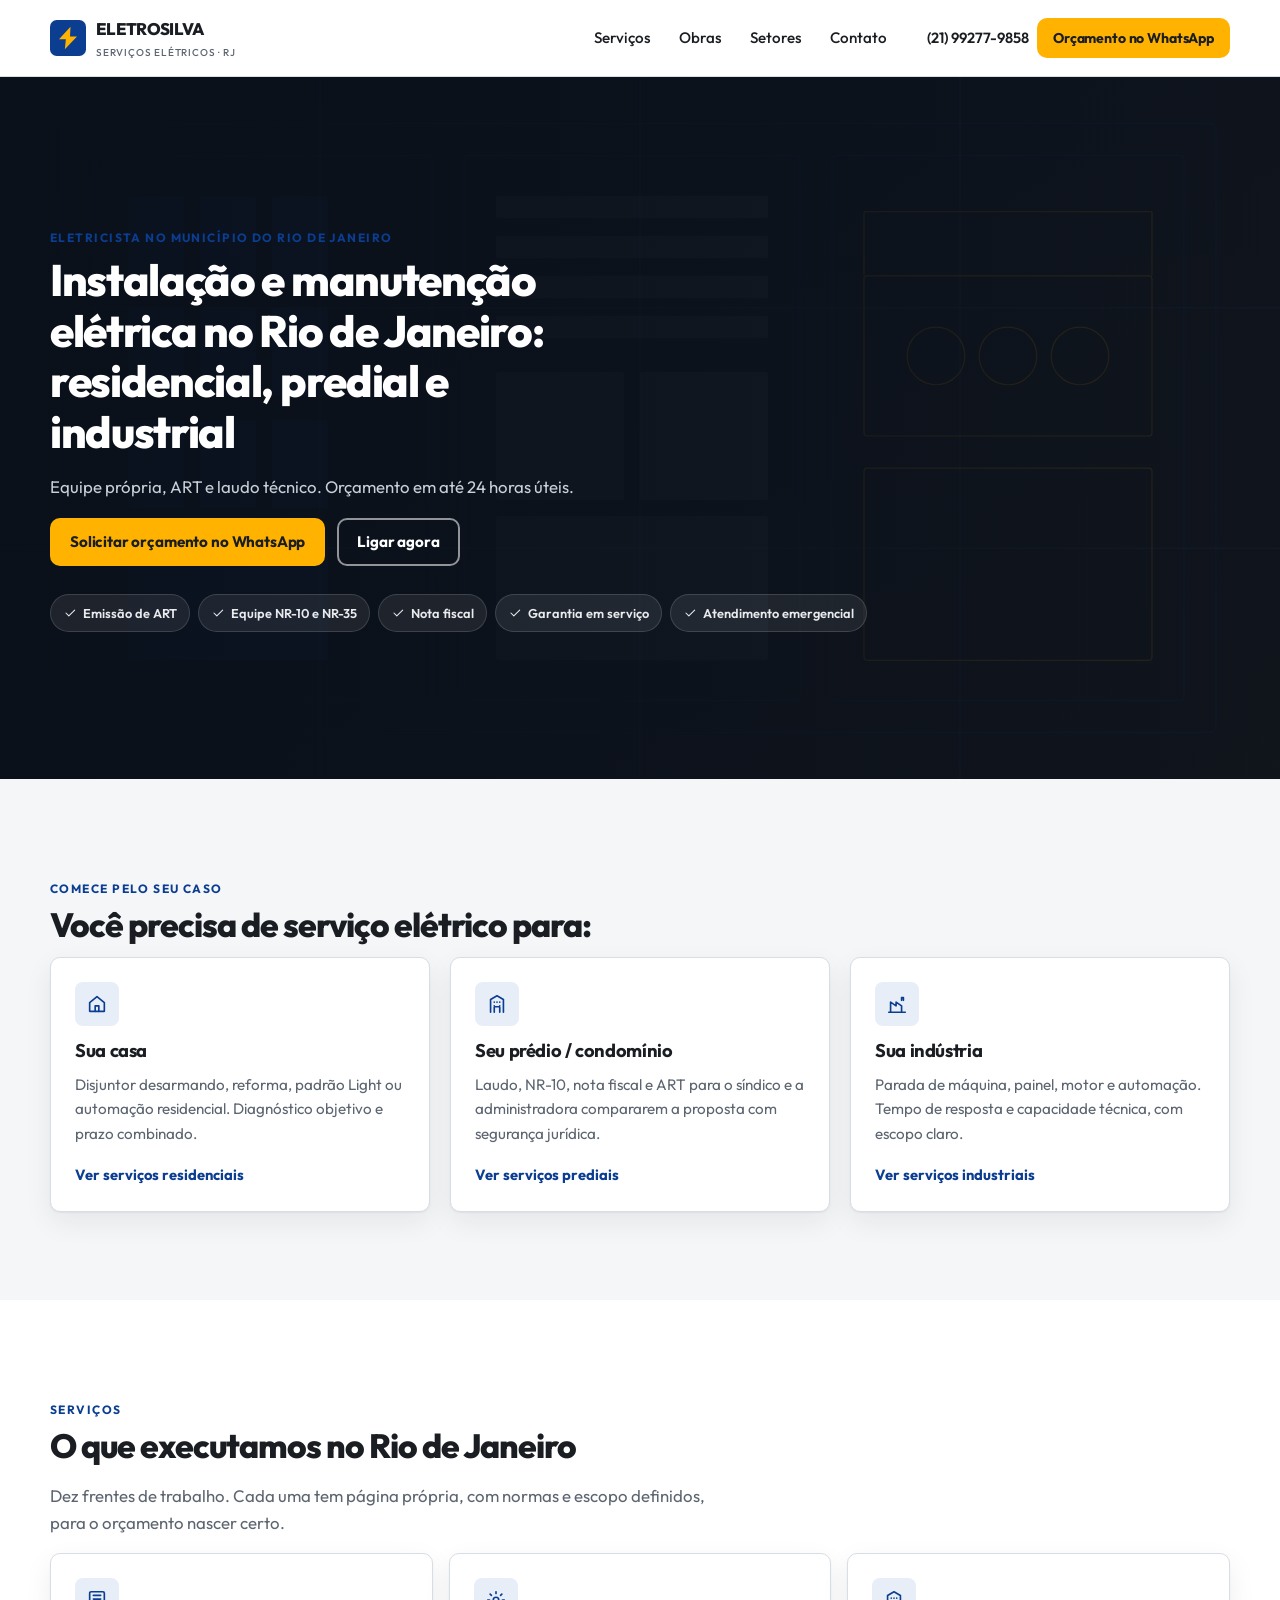
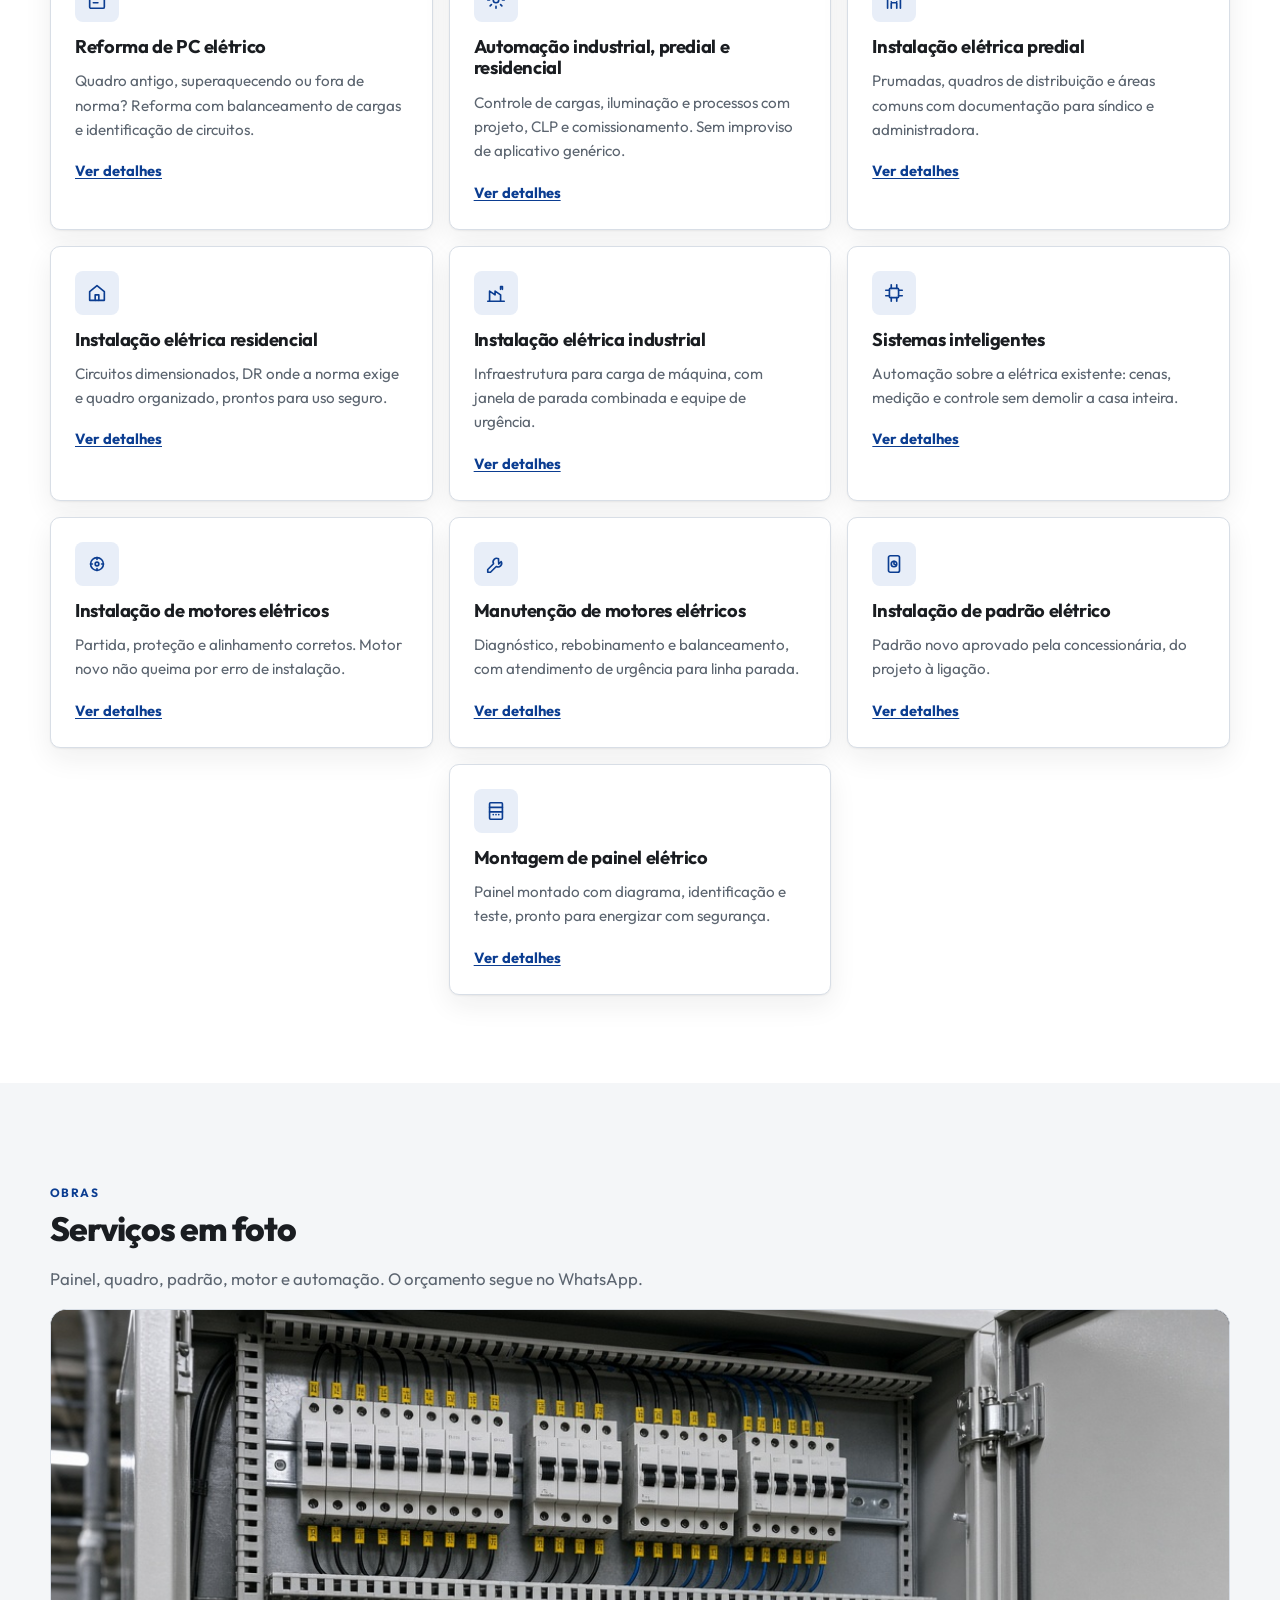
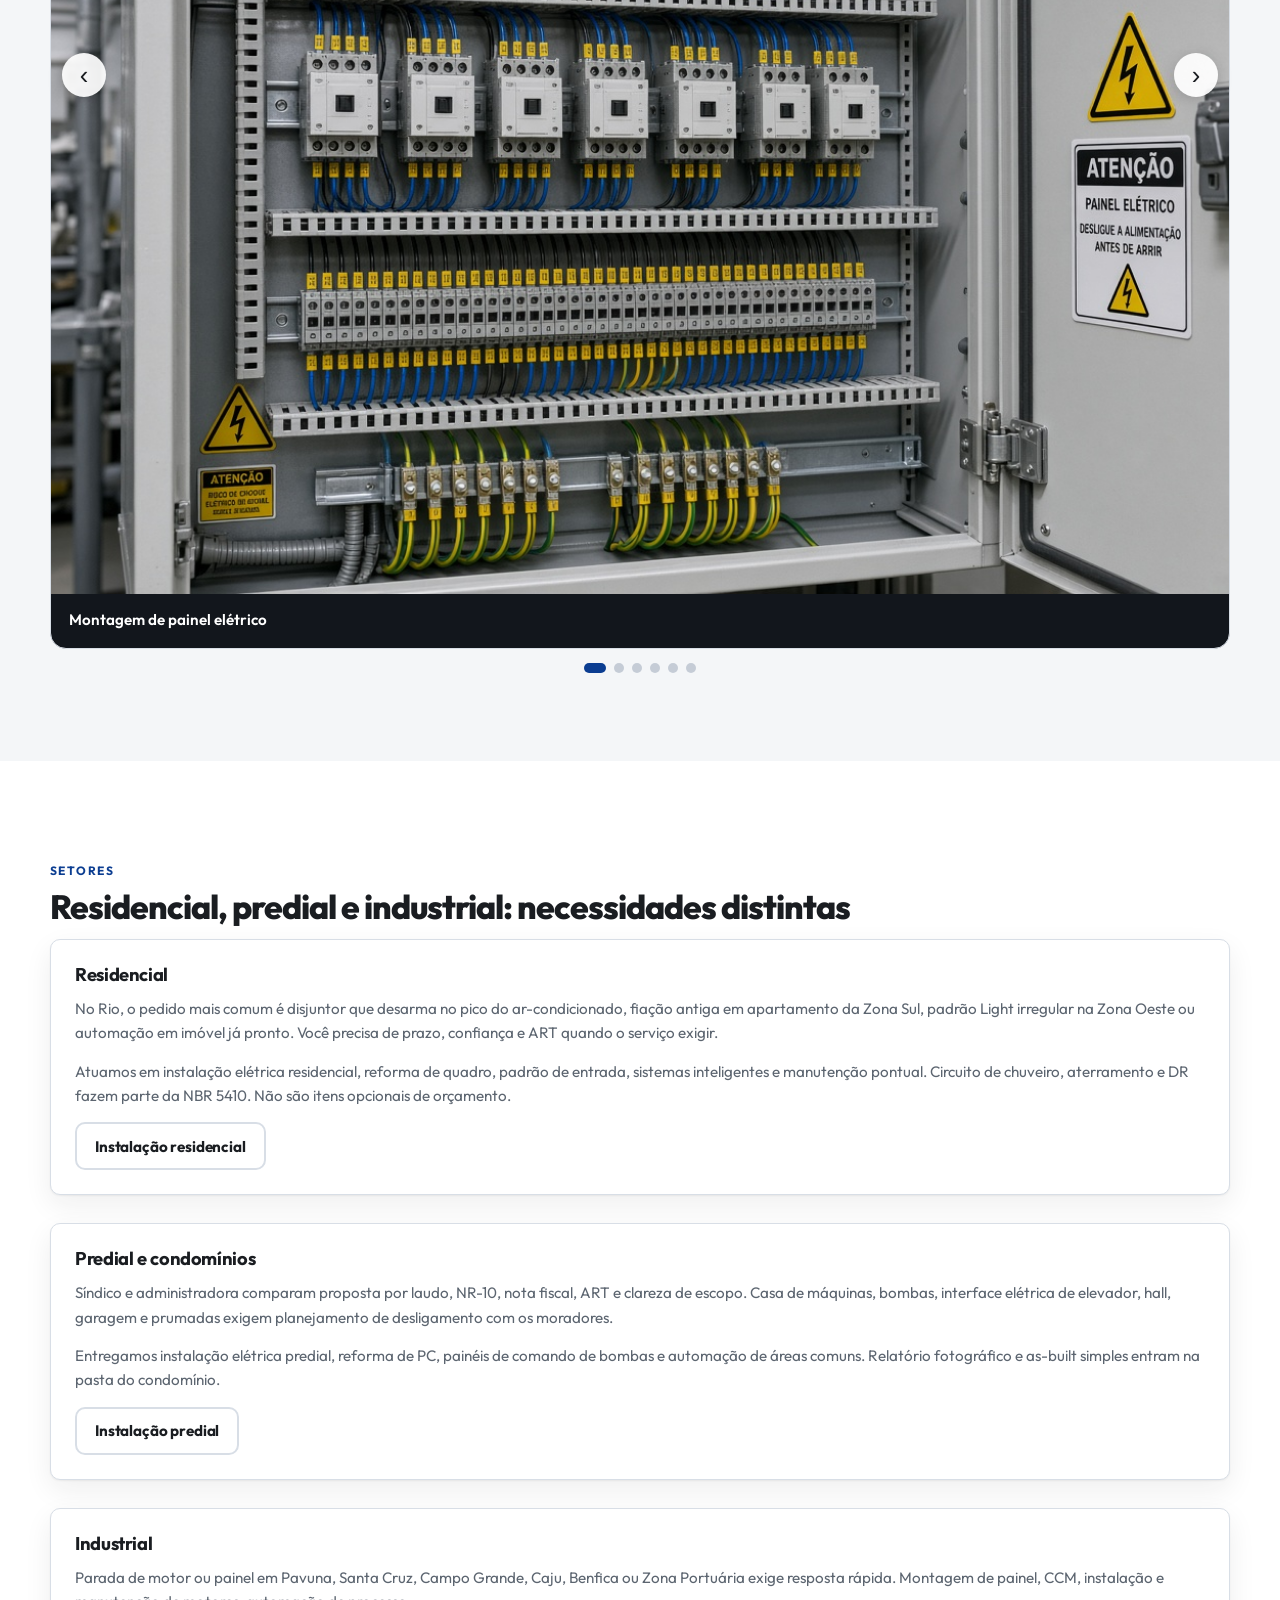
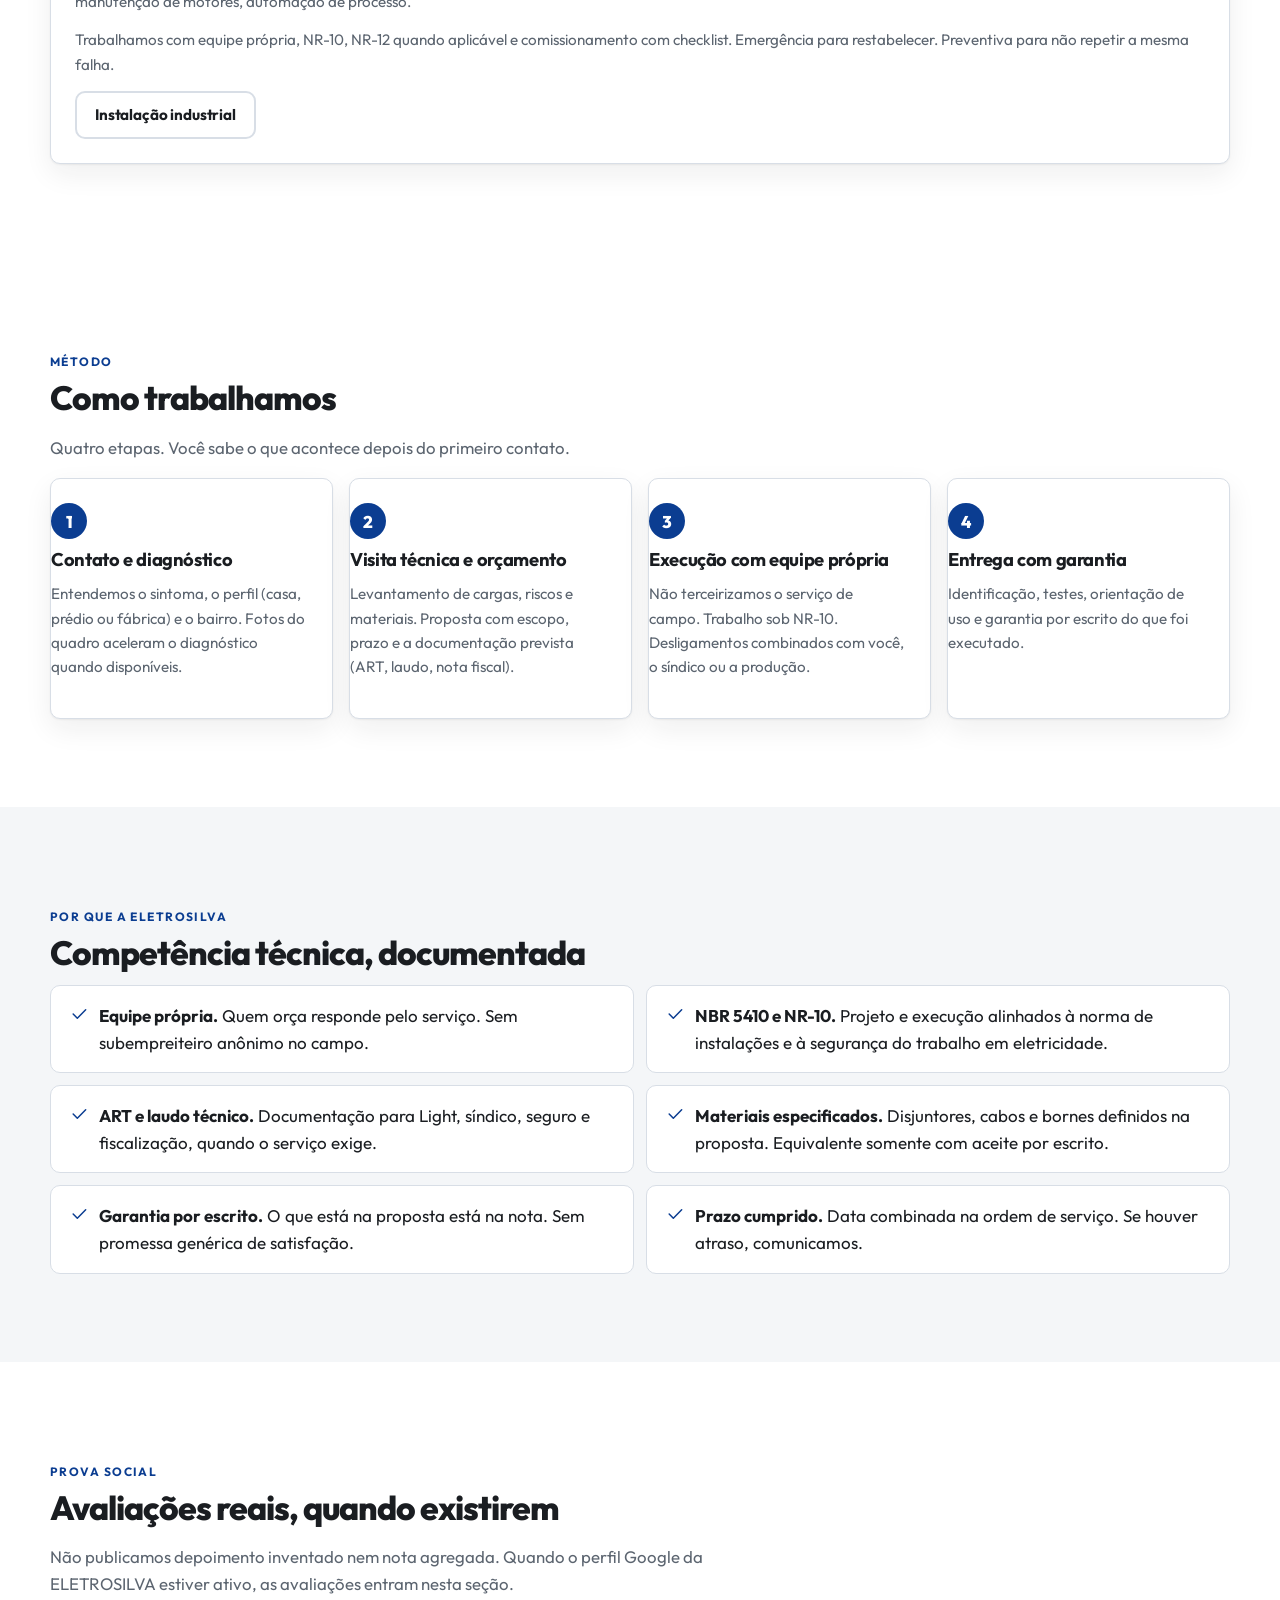
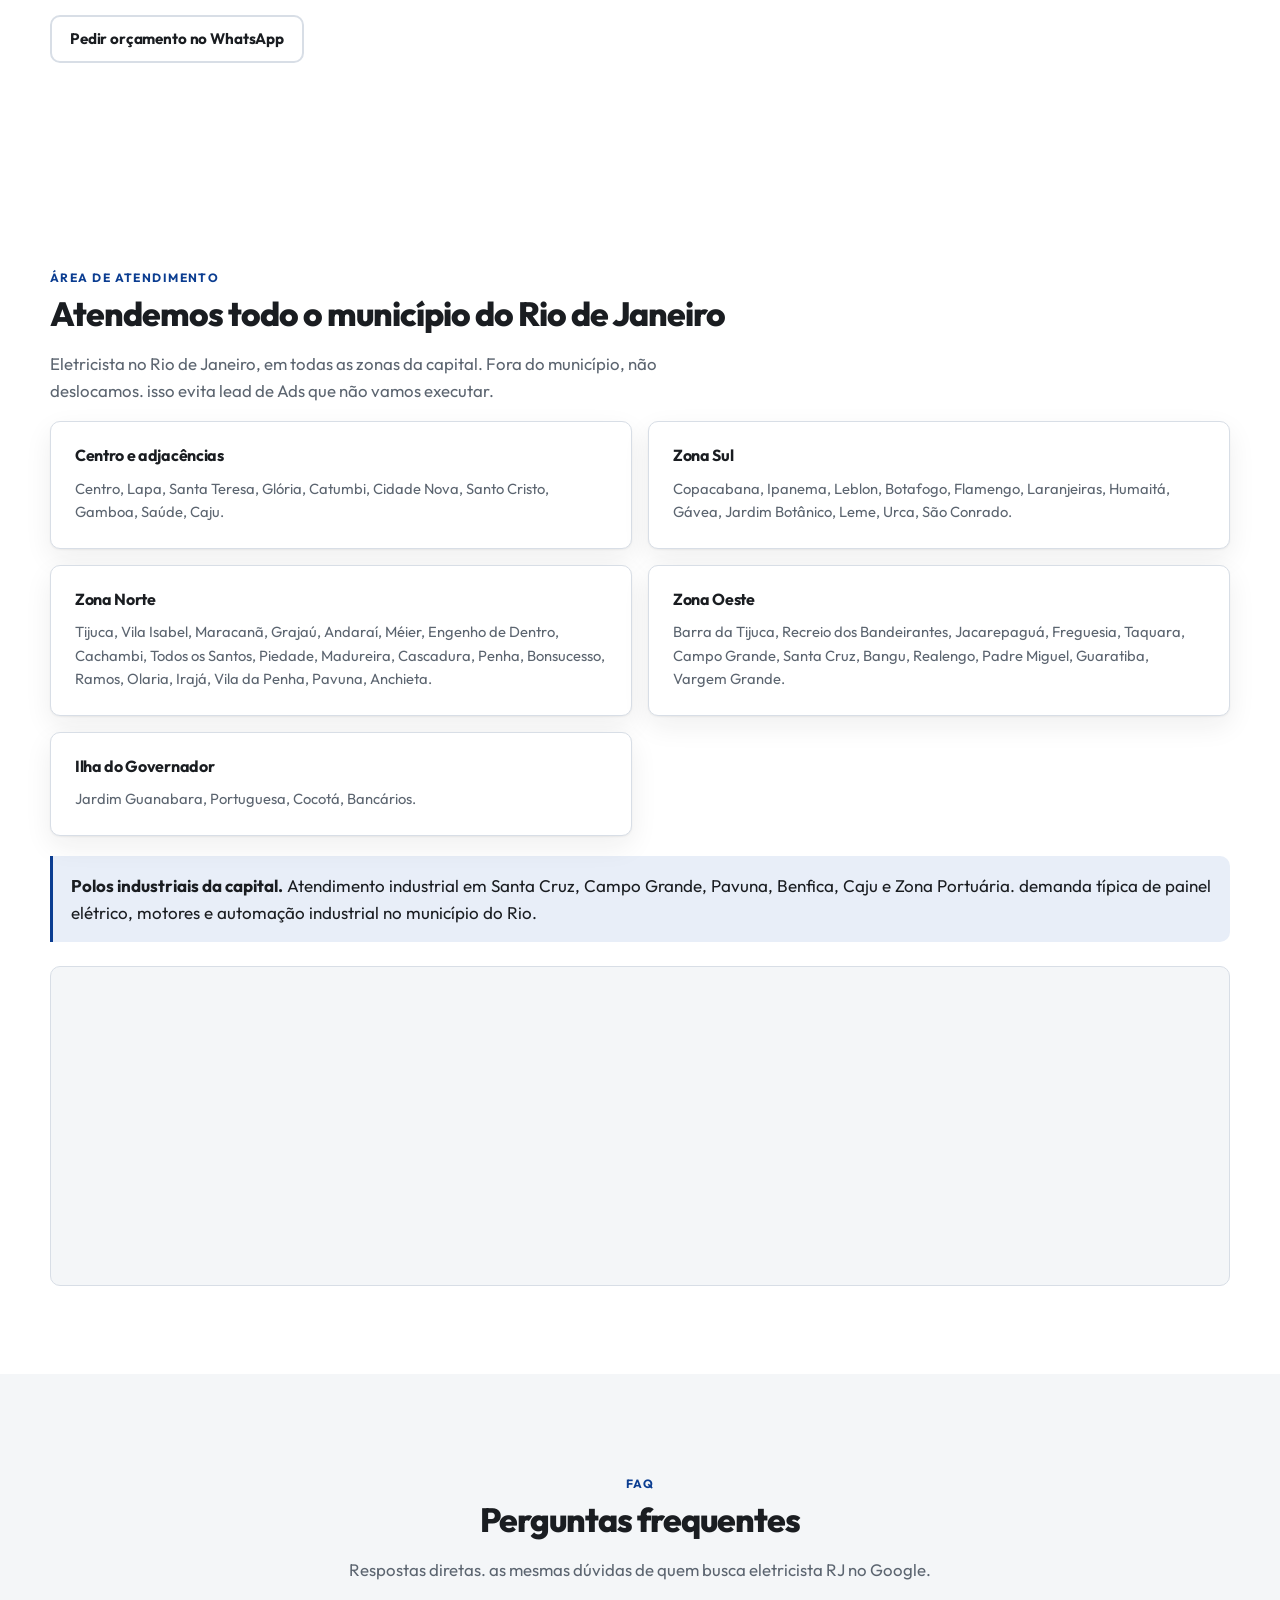
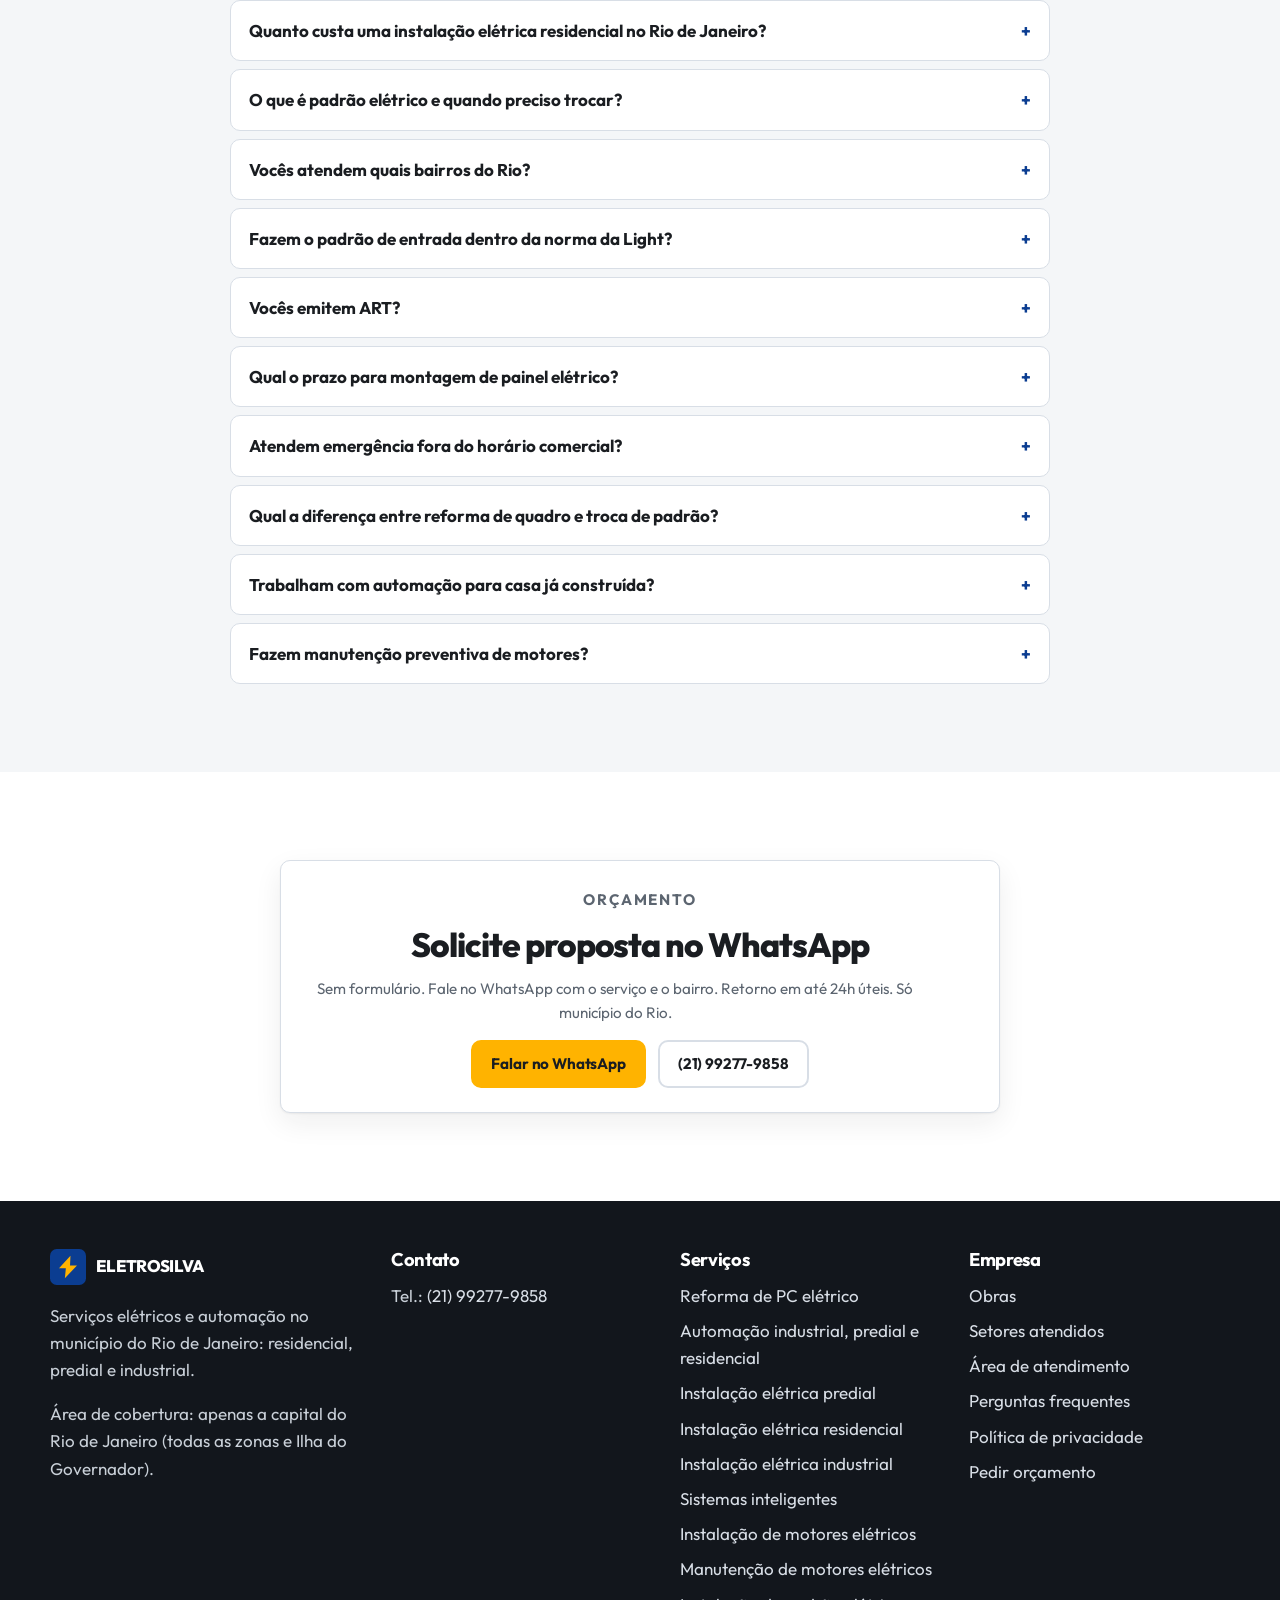
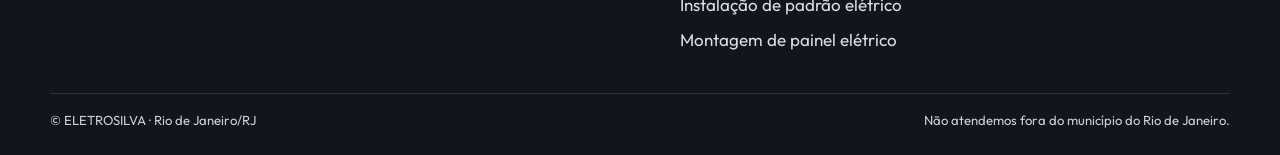
==== commit 9936dce0: "Remove o formulário de orçamento e mostra os serviços em carrossel de fotos." ====
--- a/index.html
+++ b/index.html
@@ -28,7 +28,7 @@
     .header{position:sticky;top:0;z-index:80;background:rgba(255,255,255,.96);border-bottom:1px solid #D8DEE6}
     .hero{position:relative;background:#12161c;color:#fff}
   </style>
-  <link rel="stylesheet" href="css/site.css?v=20260911">
+  <link rel="stylesheet" href="css/site.css?v=20260912">
   <script type="application/ld+json">{"@context":"https://schema.org","@type":["Electrician","LocalBusiness"],"name":"ELETROSILVA","url":"https://eletrosilvaservicos.com","telephone":"+5521992779858","priceRange":"$$","address":{"@type":"PostalAddress","addressLocality":"Rio de Janeiro","addressRegion":"RJ","addressCountry":"BR"},"areaServed":{"@type":"City","name":"Rio de Janeiro"}}</script>
 <script type="application/ld+json">{"@context":"https://schema.org","@type":"FAQPage","mainEntity":[{"@type":"Question","name":"Quanto custa uma instalação elétrica residencial no Rio de Janeiro?","acceptedAnswer":{"@type":"Answer","text":"O valor depende da metragem, do número de circuitos, do estado da infraestrutura existente e se há quadro, aterramento e DR a substituir. Não publicamos tabela fechada porque um apartamento em Copacabana com fiação antiga não se compara a uma casa nova na Barra. O caminho correto é visita técnica, levantamento de cargas e proposta com escopo. Retornamos o primeiro contato em até 24h úteis."}},{"@type":"Question","name":"O que é padrão elétrico e quando preciso trocar?","acceptedAnswer":{"@type":"Answer","text":"O padrão de entrada é o conjunto medidor, proteção e caixa que a Light exige para ligar ou aumentar a carga. Troca-se em obra nova, aumento de demanda, padrão danificado, irregular ou fora da norma vigente da concessionária. Cuidamos do projeto, da montagem e do acompanhamento até a aprovação."}},{"@type":"Question","name":"Vocês atendem quais bairros do Rio?","acceptedAnswer":{"@type":"Answer","text":"Atendemos exclusivamente o município do Rio de Janeiro: Centro, Zona Sul, Zona Norte, Zona Oeste e Ilha do Governador. Não atendemos Baixada Fluminense, Niterói, São Gonçalo nem a Região dos Lagos."}},{"@type":"Question","name":"Fazem o padrão de entrada dentro da norma da Light?","acceptedAnswer":{"@type":"Answer","text":"Sim. Montamos o padrão de entrada conforme o regulamento da Light para a capital, com dimensionamento da proteção, aterramento e disposição da caixa. O objetivo é passar na vistoria sem retrabalho."}},{"@type":"Question","name":"Vocês emitem ART?","acceptedAnswer":{"@type":"Answer","text":"Sim. Emitimos ART do responsável técnico no CREA-RJ quando o serviço exige. Também emitimos laudo e nota fiscal. Não terceirizamos a equipe de campo."}},{"@type":"Question","name":"Qual o prazo para montagem de painel elétrico?","acceptedAnswer":{"@type":"Answer","text":"Depende da complexidade (quadro de distribuição, CCM, comando com CLP) e da disponibilidade de materiais. Após o diagrama aprovado, informamos prazo na proposta. Serviços de urgência industrial são priorizados quando a linha está parada."}},{"@type":"Question","name":"Atendem emergência fora do horário comercial?","acceptedAnswer":{"@type":"Answer","text":"Sim, para falha que coloque risco ou pare produção/condomínio. Combinamos na triagem do chamado. Não prometemos tempo de chegada genérico."}},{"@type":"Question","name":"Qual a diferença entre reforma de quadro e troca de padrão?","acceptedAnswer":{"@type":"Answer","text":"O quadro (PC/QGBT) distribui os circuitos internos. O padrão é a entrada da concessionária, no limite da via pública/medição. Muitas vezes os dois precisam ser tratados juntos, mas são serviços e normas diferentes."}},{"@type":"Question","name":"Trabalham com automação para casa já construída?","acceptedAnswer":{"@type":"Answer","text":"Sim. Em imóvel pronto priorizamos soluções que aproveitam eletrodutos existentes, módulos em substituição de interruptores e quadros auxiliares. Retrofit mal planejado vira gambiarra; por isso o diagnóstico vem antes do catálogo de gadgets."}},{"@type":"Question","name":"Fazem manutenção preventiva de motores?","acceptedAnswer":{"@type":"Answer","text":"Sim. Inspeção, medição de isolamento, verificação de rolamentos, alinhamento e plano de parada. Corretiva de urgência também, quando o motor já parou a linha."}}]}</script>
 <script type="application/ld+json">{"@context":"https://schema.org","@type":"ItemList","name":"Serviços ELETROSILVA","itemListElement":[{"@type":"ListItem","position":1,"item":{"@type":"Service","name":"Reforma de PC elétrico","areaServed":{"@type":"City","name":"Rio de Janeiro"},"url":"https://eletrosilvaservicos.com/reforma-pc-eletrico-rio-de-janeiro.html","provider":{"@type":"Electrician","name":"ELETROSILVA"}}},{"@type":"ListItem","position":2,"item":{"@type":"Service","name":"Automação industrial, predial e residencial","areaServed":{"@type":"City","name":"Rio de Janeiro"},"url":"https://eletrosilvaservicos.com/automacao-industrial-predial-residencial-rio-de-janeiro.html","provider":{"@type":"Electrician","name":"ELETROSILVA"}}},{"@type":"ListItem","position":3,"item":{"@type":"Service","name":"Instalação elétrica predial","areaServed":{"@type":"City","name":"Rio de Janeiro"},"url":"https://eletrosilvaservicos.com/instalacao-eletrica-predial-rio-de-janeiro.html","provider":{"@type":"Electrician","name":"ELETROSILVA"}}},{"@type":"ListItem","position":4,"item":{"@type":"Service","name":"Instalação elétrica residencial","areaServed":{"@type":"City","name":"Rio de Janeiro"},"url":"https://eletrosilvaservicos.com/instalacao-eletrica-residencial-rio-de-janeiro.html","provider":{"@type":"Electrician","name":"ELETROSILVA"}}},{"@type":"ListItem","position":5,"item":{"@type":"Service","name":"Instalação elétrica industrial","areaServed":{"@type":"City","name":"Rio de Janeiro"},"url":"https://eletrosilvaservicos.com/instalacao-eletrica-industrial-rio-de-janeiro.html","provider":{"@type":"Electrician","name":"ELETROSILVA"}}},{"@type":"ListItem","position":6,"item":{"@type":"Service","name":"Sistemas inteligentes","areaServed":{"@type":"City","name":"Rio de Janeiro"},"url":"https://eletrosilvaservicos.com/sistemas-inteligentes-rio-de-janeiro.html","provider":{"@type":"Electrician","name":"ELETROSILVA"}}},{"@type":"ListItem","position":7,"item":{"@type":"Service","name":"Instalação de motores elétricos","areaServed":{"@type":"City","name":"Rio de Janeiro"},"url":"https://eletrosilvaservicos.com/instalacao-de-motores-eletricos-rio-de-janeiro.html","provider":{"@type":"Electrician","name":"ELETROSILVA"}}},{"@type":"ListItem","position":8,"item":{"@type":"Service","name":"Manutenção de motores elétricos","areaServed":{"@type":"City","name":"Rio de Janeiro"},"url":"https://eletrosilvaservicos.com/manutencao-de-motores-eletricos-rio-de-janeiro.html","provider":{"@type":"Electrician","name":"ELETROSILVA"}}},{"@type":"ListItem","position":9,"item":{"@type":"Service","name":"Instalação de padrão elétrico","areaServed":{"@type":"City","name":"Rio de Janeiro"},"url":"https://eletrosilvaservicos.com/instalacao-de-padrao-eletrico-rio-de-janeiro.html","provider":{"@type":"Electrician","name":"ELETROSILVA"}}},{"@type":"ListItem","position":10,"item":{"@type":"Service","name":"Montagem de painel elétrico","areaServed":{"@type":"City","name":"Rio de Janeiro"},"url":"https://eletrosilvaservicos.com/montagem-de-painel-eletrico-rio-de-janeiro.html","provider":{"@type":"Electrician","name":"ELETROSILVA"}}}]}</script>
@@ -42,7 +42,7 @@
       <svg viewBox="0 0 32 32" width="36" height="36" aria-hidden="true"><rect width="32" height="32" rx="6" fill="#0B3D91"/><path fill="#FFB300" d="M18.2 6 8 17.2h6.1L13.2 26 24 14.6h-6.2L18.2 6z"/></svg>
       <span><span class="logo-name">ELETROSILVA</span><span class="logo-sub">Serviços elétricos · RJ</span></span>
     </a>
-    <nav class="nav" aria-label="Principal"><a href="#servicos">Serviços</a><a href="#setores">Setores</a><a href="#diferenciais">Sobre</a><a href="#contato">Contato</a></nav>
+    <nav class="nav" aria-label="Principal"><a href="#servicos">Serviços</a><a href="#obras">Obras</a><a href="#setores">Setores</a><a href="#contato">Contato</a></nav>
     <div class="header-actions">
       <a class="phone-link" data-href="phone" data-fill="phoneDisplay" href="tel:+5521992779858">(21) 99277-9858</a>
       <a class="btn btn--primary btn--sm" data-wa="Olá! Vim pelo site e quero solicitar um orçamento." href="#contato" aria-label="Solicitar orçamento no WhatsApp">Orçamento no WhatsApp</a>
@@ -51,7 +51,7 @@
       </button>
     </div>
   </div>
-  <nav class="wrap nav-mobile" id="menu-mobile" aria-label="Menu móvel"><a href="#servicos">Serviços</a><a href="#setores">Setores</a><a href="#diferenciais">Sobre</a><a href="#contato">Contato</a></nav>
+  <nav class="wrap nav-mobile" id="menu-mobile" aria-label="Menu móvel"><a href="#servicos">Serviços</a><a href="#obras">Obras</a><a href="#setores">Setores</a><a href="#contato">Contato</a></nav>
 </header>
 <main id="conteudo">
   <section class="hero" id="inicio">
@@ -171,7 +171,54 @@
     </div>
   </section>
 
-  <section class="section section--alt" id="setores">
+  <section class="section section--alt" id="obras">
+    <div class="wrap">
+      <p class="eyebrow">Obras</p>
+      <h2>Serviços em foto</h2>
+      <p class="lead">Painel, quadro, padrão, motor e automação. O orçamento segue no WhatsApp.</p>
+      
+<div class="carousel" data-carousel>
+  <div class="carousel-viewport">
+    <ul class="carousel-track"><li class="carousel-slide" aria-hidden="false">
+      <figure>
+        <img src="img/obras/painel-industrial.png" alt="Montagem de painel elétrico industrial com bornes e proteções identificadas" width="1200" height="900" loading="eager" decoding="async">
+        <figcaption>Montagem de painel elétrico</figcaption>
+      </figure>
+    </li><li class="carousel-slide" aria-hidden="true">
+      <figure>
+        <img src="img/obras/quadro-residencial.png" alt="Quadro de distribuição residencial com circuitos identificados" width="1200" height="900" loading="lazy" decoding="async">
+        <figcaption>Quadro elétrico residencial</figcaption>
+      </figure>
+    </li><li class="carousel-slide" aria-hidden="true">
+      <figure>
+        <img src="img/obras/quadro-predial.png" alt="Quadro de distribuição predial em casa de máquinas" width="1200" height="900" loading="lazy" decoding="async">
+        <figcaption>Quadro elétrico predial</figcaption>
+      </figure>
+    </li><li class="carousel-slide" aria-hidden="true">
+      <figure>
+        <img src="img/obras/padrao-entrada.png" alt="Padrão de entrada da concessionária com medidor e proteção" width="1200" height="900" loading="lazy" decoding="async">
+        <figcaption>Instalação de padrão elétrico</figcaption>
+      </figure>
+    </li><li class="carousel-slide" aria-hidden="true">
+      <figure>
+        <img src="img/obras/motor-industrial.png" alt="Motor elétrico industrial instalado em base metálica" width="1200" height="900" loading="lazy" decoding="async">
+        <figcaption>Instalação de motores</figcaption>
+      </figure>
+    </li><li class="carousel-slide" aria-hidden="true">
+      <figure>
+        <img src="img/obras/automacao.png" alt="Painel de automação com CLP e bornes identificados" width="1200" height="900" loading="lazy" decoding="async">
+        <figcaption>Automação industrial</figcaption>
+      </figure>
+    </li></ul>
+  </div>
+  <button type="button" class="carousel-btn carousel-btn--prev" aria-label="Foto anterior">‹</button>
+  <button type="button" class="carousel-btn carousel-btn--next" aria-label="Próxima foto">›</button>
+  <div class="carousel-dots" role="tablist" aria-label="Fotos das obras"><button type="button" class="carousel-dot" aria-label="Ir para Montagem de painel elétrico" aria-current="true"></button><button type="button" class="carousel-dot" aria-label="Ir para Quadro elétrico residencial" aria-current="false"></button><button type="button" class="carousel-dot" aria-label="Ir para Quadro elétrico predial" aria-current="false"></button><button type="button" class="carousel-dot" aria-label="Ir para Instalação de padrão elétrico" aria-current="false"></button><button type="button" class="carousel-dot" aria-label="Ir para Instalação de motores" aria-current="false"></button><button type="button" class="carousel-dot" aria-label="Ir para Automação industrial" aria-current="false"></button></div>
+</div>
+    </div>
+  </section>
+
+  <section class="section" id="setores">
     <div class="wrap">
       <p class="eyebrow">Setores</p>
       <h2>Residencial, predial e industrial: necessidades distintas</h2>
@@ -236,14 +283,6 @@
     </div>
   </section>
 
-  <section class="section section--alt" id="obras">
-    <div class="wrap">
-      <p class="eyebrow">Obras</p>
-      <h2>Registro fotográfico na proposta</h2>
-      <p class="lead">Fotos de quadro, padrão e painel executados no município do Rio acompanham a proposta e o relatório. Esta galeria pública entra quando houver material autorizado para divulgação.</p>
-    </div>
-  </section>
-
   <section class="section" id="area">
     <div class="wrap">
       <p class="eyebrow">Área de atendimento</p>
@@ -315,74 +354,16 @@
   </section>
 
   <section class="section" id="contato">
-    <div class="wrap form-grid">
-      <div>
+    <div class="wrap">
+      <div class="contact-card card">
         <p class="eyebrow">Orçamento</p>
-        <h2>Solicite proposta para o Rio de Janeiro</h2>
-        <p class="lead">Formulário curto. Se preferir, fale no WhatsApp com o contexto da página. Retorno em até 24h úteis.</p>
-        <p><a class="btn btn--primary" data-wa="Olá! Vim pelo site e quero um orçamento de serviço elétrico no Rio de Janeiro." href="#contato" aria-label="Falar no WhatsApp para orçamento">Falar no WhatsApp</a></p>
-        <p class="muted">Telefone / WhatsApp: <a data-href="phone" data-fill="phoneDisplay" href="tel:+5521992779858">(21) 99277-9858</a></p>
-      </div>
-      
-<form id="lead-form" class="card" data-thanks="obrigado.html" novalidate>
-  <div class="field">
-    <label for="f-nome">Nome <span class="req">*</span></label>
-    <input id="f-nome" name="nome" autocomplete="name" required>
-    <div class="error">Informe seu nome.</div>
-  </div>
-  <div class="field">
-    <label for="f-whatsapp">WhatsApp <span class="req">*</span></label>
-    <input id="f-whatsapp" name="whatsapp" inputmode="tel" autocomplete="tel" placeholder="(21) 9XXXX-XXXX" required>
-    <div class="error">Use um celular do Rio no formato (21) 9XXXX-XXXX.</div>
-  </div>
-  <div class="field">
-    <label for="f-servico">Tipo de serviço <span class="req">*</span></label>
-    <select id="f-servico" name="servico" required>
-      <option value="">Selecione</option>
-      <option value="Reforma de PC elétrico">Reforma de PC elétrico</option><option value="Automação industrial, predial e residencial">Automação industrial, predial e residencial</option><option value="Instalação elétrica predial">Instalação elétrica predial</option><option value="Instalação elétrica residencial">Instalação elétrica residencial</option><option value="Instalação elétrica industrial">Instalação elétrica industrial</option><option value="Sistemas inteligentes">Sistemas inteligentes</option><option value="Instalação de motores elétricos">Instalação de motores elétricos</option><option value="Manutenção de motores elétricos">Manutenção de motores elétricos</option><option value="Instalação de padrão elétrico">Instalação de padrão elétrico</option><option value="Montagem de painel elétrico">Montagem de painel elétrico</option>
-    </select>
-    <div class="error">Escolha o serviço.</div>
-  </div>
-  <div class="field">
-    <label for="f-perfil">Perfil <span class="req">*</span></label>
-    <select id="f-perfil" name="perfil" required>
-      <option value="">Selecione</option>
-      <option value="Residencial">Residencial</option>
-      <option value="Predial">Predial / condomínio</option>
-      <option value="Industrial">Industrial</option>
-    </select>
-    <div class="error">Informe se é casa, prédio ou indústria.</div>
-  </div>
-  <div class="field">
-    <label for="f-bairro">Bairro no Rio de Janeiro</label>
-    <select id="f-bairro" name="bairro">
-      <option value="">Selecione o bairro</option>
-      <optgroup label="Centro e adjacências"><option value="Centro">Centro</option><option value="Lapa">Lapa</option><option value="Santa Teresa">Santa Teresa</option><option value="Glória">Glória</option><option value="Catumbi">Catumbi</option><option value="Cidade Nova">Cidade Nova</option><option value="Santo Cristo">Santo Cristo</option><option value="Gamboa">Gamboa</option><option value="Saúde">Saúde</option><option value="Caju">Caju</option></optgroup><optgroup label="Zona Sul"><option value="Copacabana">Copacabana</option><option value="Ipanema">Ipanema</option><option value="Leblon">Leblon</option><option value="Botafogo">Botafogo</option><option value="Flamengo">Flamengo</option><option value="Laranjeiras">Laranjeiras</option><option value="Humaitá">Humaitá</option><option value="Gávea">Gávea</option><option value="Jardim Botânico">Jardim Botânico</option><option value="Leme">Leme</option><option value="Urca">Urca</option><option value="São Conrado">São Conrado</option></optgroup><optgroup label="Zona Norte"><option value="Tijuca">Tijuca</option><option value="Vila Isabel">Vila Isabel</option><option value="Maracanã">Maracanã</option><option value="Grajaú">Grajaú</option><option value="Andaraí">Andaraí</option><option value="Méier">Méier</option><option value="Engenho de Dentro">Engenho de Dentro</option><option value="Cachambi">Cachambi</option><option value="Todos os Santos">Todos os Santos</option><option value="Piedade">Piedade</option><option value="Madureira">Madureira</option><option value="Cascadura">Cascadura</option><option value="Penha">Penha</option><option value="Bonsucesso">Bonsucesso</option><option value="Ramos">Ramos</option><option value="Olaria">Olaria</option><option value="Irajá">Irajá</option><option value="Vila da Penha">Vila da Penha</option><option value="Pavuna">Pavuna</option><option value="Anchieta">Anchieta</option></optgroup><optgroup label="Zona Oeste"><option value="Barra da Tijuca">Barra da Tijuca</option><option value="Recreio dos Bandeirantes">Recreio dos Bandeirantes</option><option value="Jacarepaguá">Jacarepaguá</option><option value="Freguesia">Freguesia</option><option value="Taquara">Taquara</option><option value="Campo Grande">Campo Grande</option><option value="Santa Cruz">Santa Cruz</option><option value="Bangu">Bangu</option><option value="Realengo">Realengo</option><option value="Padre Miguel">Padre Miguel</option><option value="Guaratiba">Guaratiba</option><option value="Vargem Grande">Vargem Grande</option></optgroup><optgroup label="Ilha do Governador"><option value="Jardim Guanabara">Jardim Guanabara</option><option value="Portuguesa">Portuguesa</option><option value="Cocotá">Cocotá</option><option value="Bancários">Bancários</option></optgroup>
-    </select>
-  </div>
-  <div class="field">
-    <label for="f-mensagem">Mensagem (opcional)</label>
-    <textarea id="f-mensagem" name="mensagem" rows="4" placeholder="Descreva o problema, o prazo e se há laudo ou projeto."></textarea>
-  </div>
-  <div class="field hp" aria-hidden="true">
-    <label for="f-website">Website</label>
-    <input id="f-website" name="website" tabindex="-1" autocomplete="off">
-    <input type="hidden" name="utm_source" id="f-utm_source">
-    <input type="hidden" name="utm_medium" id="f-utm_medium">
-    <input type="hidden" name="utm_campaign" id="f-utm_campaign">
-    <input type="hidden" name="utm_term" id="f-utm_term">
-    <input type="hidden" name="gclid" id="f-gclid">
-  </div>
-  <div class="field">
-    <label class="check" for="f-lgpd">
-      <input id="f-lgpd" name="lgpd" type="checkbox" required>
-      <span>Autorizo o uso dos meus dados para retorno deste orçamento, conforme a <a href="privacidade.html">política de privacidade</a>. Não compartilhamos com terceiros para marketing. <span class="req">*</span></span>
-    </label>
-    <div class="error">É necessário o consentimento para enviarmos a proposta.</div>
-  </div>
-  <button class="btn btn--primary" type="submit" aria-label="Enviar pedido de orçamento">Quero meu orçamento</button>
-  <p class="micro">Retornamos em até 24h úteis. Seus dados não são compartilhados.</p>
-</form>
+        <h2>Solicite proposta no WhatsApp</h2>
+        <p class="lead">Sem formulário. Fale no WhatsApp com o serviço e o bairro. Retorno em até 24h úteis. Só município do Rio.</p>
+        <div class="cta-row">
+          <a class="btn btn--primary" data-wa="Olá! Vim pelo site e quero um orçamento de serviço elétrico no Rio de Janeiro." href="#contato" aria-label="Falar no WhatsApp para orçamento">Falar no WhatsApp</a>
+          <a class="btn btn--outline" data-href="phone" href="tel:+5521992779858" aria-label="Ligar para a ELETROSILVA">(21) 99277-9858</a>
+        </div>
+      </div>
     </div>
   </section>
 </main>
@@ -408,6 +389,7 @@
     <div>
       <h3>Empresa</h3>
       <ul>
+        <li><a href="index.html#obras">Obras</a></li>
         <li><a href="index.html#setores">Setores atendidos</a></li>
         <li><a href="index.html#area">Área de atendimento</a></li>
         <li><a href="index.html#faq">Perguntas frequentes</a></li>
@@ -429,7 +411,7 @@
     <p class="lightbox-body"></p>
   </div>
 </div>
-<script src="js/config.js?v=20260911"></script>
-<script src="js/site.js?v=20260911" defer></script>
+<script src="js/config.js?v=20260912"></script>
+<script src="js/site.js?v=20260912" defer></script>
 
 </body></html>
--- a/css/site.css
+++ b/css/site.css
@@ -825,6 +825,120 @@
   margin-top: 8px;
 }
 
+.carousel {
+  position: relative;
+  margin-top: 8px;
+}
+
+.carousel-viewport {
+  overflow: hidden;
+  border-radius: 16px;
+  border: 1px solid var(--line);
+  background: #12161c;
+}
+
+.carousel-track {
+  display: flex;
+  width: 100%;
+  margin: 0;
+  padding: 0;
+  list-style: none;
+  transition: transform 0.45s ease;
+  will-change: transform;
+}
+
+.carousel-slide {
+  flex: 0 0 100%;
+  width: 100%;
+  min-width: 100%;
+}
+
+.carousel-slide figure {
+  margin: 0;
+}
+
+.carousel-slide img {
+  display: block;
+  width: 100%;
+  aspect-ratio: 4 / 3;
+  object-fit: cover;
+}
+
+.carousel-slide figcaption {
+  padding: 14px 18px 16px;
+  color: #fff;
+  font-weight: 600;
+  font-size: 0.95rem;
+}
+
+.carousel-btn {
+  position: absolute;
+  top: 38%;
+  transform: translateY(-50%);
+  width: 44px;
+  height: 44px;
+  border: 0;
+  border-radius: 50%;
+  background: rgba(255, 255, 255, 0.92);
+  color: var(--ink);
+  font-size: 1.6rem;
+  line-height: 1;
+  cursor: pointer;
+  box-shadow: 0 4px 16px rgba(0, 0, 0, 0.18);
+}
+
+.carousel-btn--prev {
+  left: 12px;
+}
+
+.carousel-btn--next {
+  right: 12px;
+}
+
+.carousel-btn:focus-visible {
+  outline: 2px solid var(--cta);
+  outline-offset: 2px;
+}
+
+.carousel-dots {
+  display: flex;
+  justify-content: center;
+  gap: 8px;
+  margin-top: 14px;
+}
+
+.carousel-dot {
+  width: 10px;
+  height: 10px;
+  padding: 0;
+  border: 0;
+  border-radius: 50%;
+  background: #c5ccd6;
+  cursor: pointer;
+}
+
+.carousel-dot[aria-current="true"] {
+  background: var(--blue);
+  width: 22px;
+  border-radius: 999px;
+}
+
+@media (prefers-reduced-motion: reduce) {
+  .carousel-track {
+    transition: none;
+  }
+}
+
+.contact-card {
+  max-width: 720px;
+  margin: 0 auto;
+  text-align: center;
+}
+
+.contact-card .cta-row {
+  justify-content: center;
+}
+
 .lightbox {
   position: fixed;
   inset: 0;
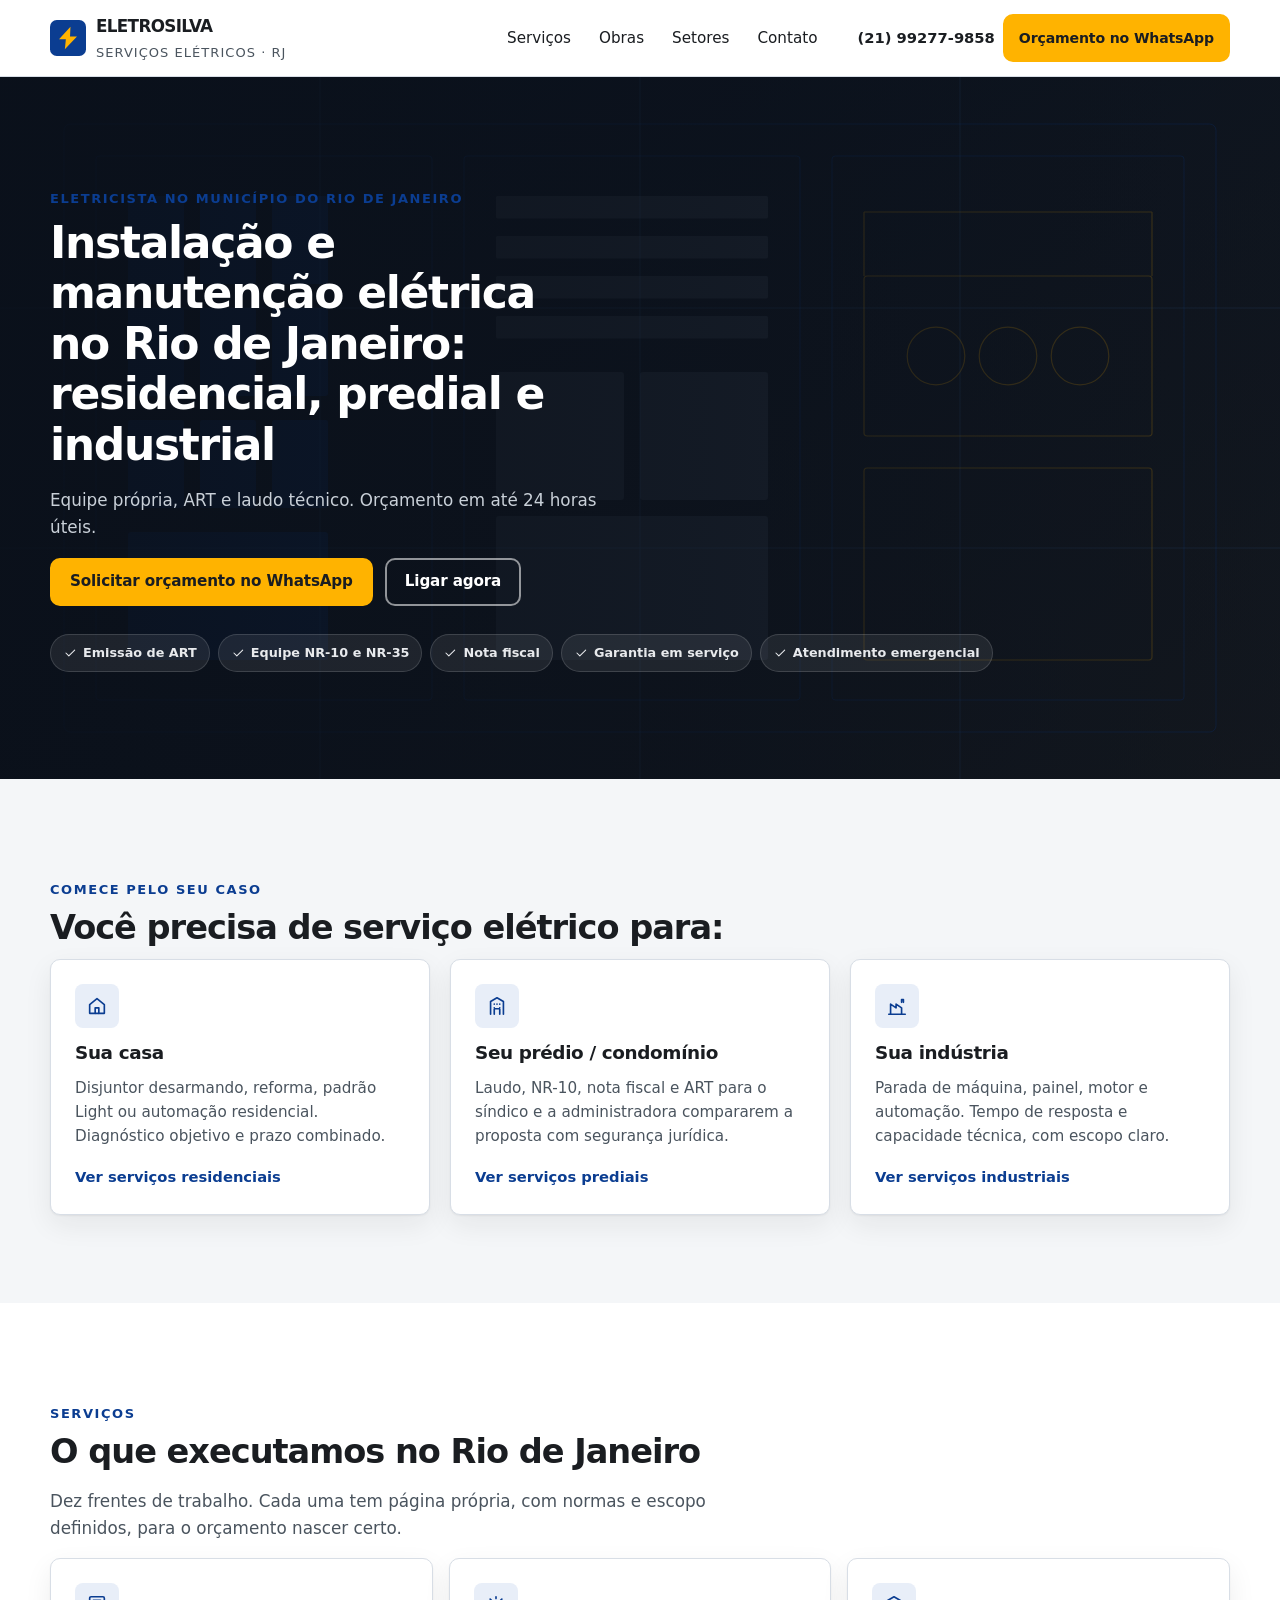
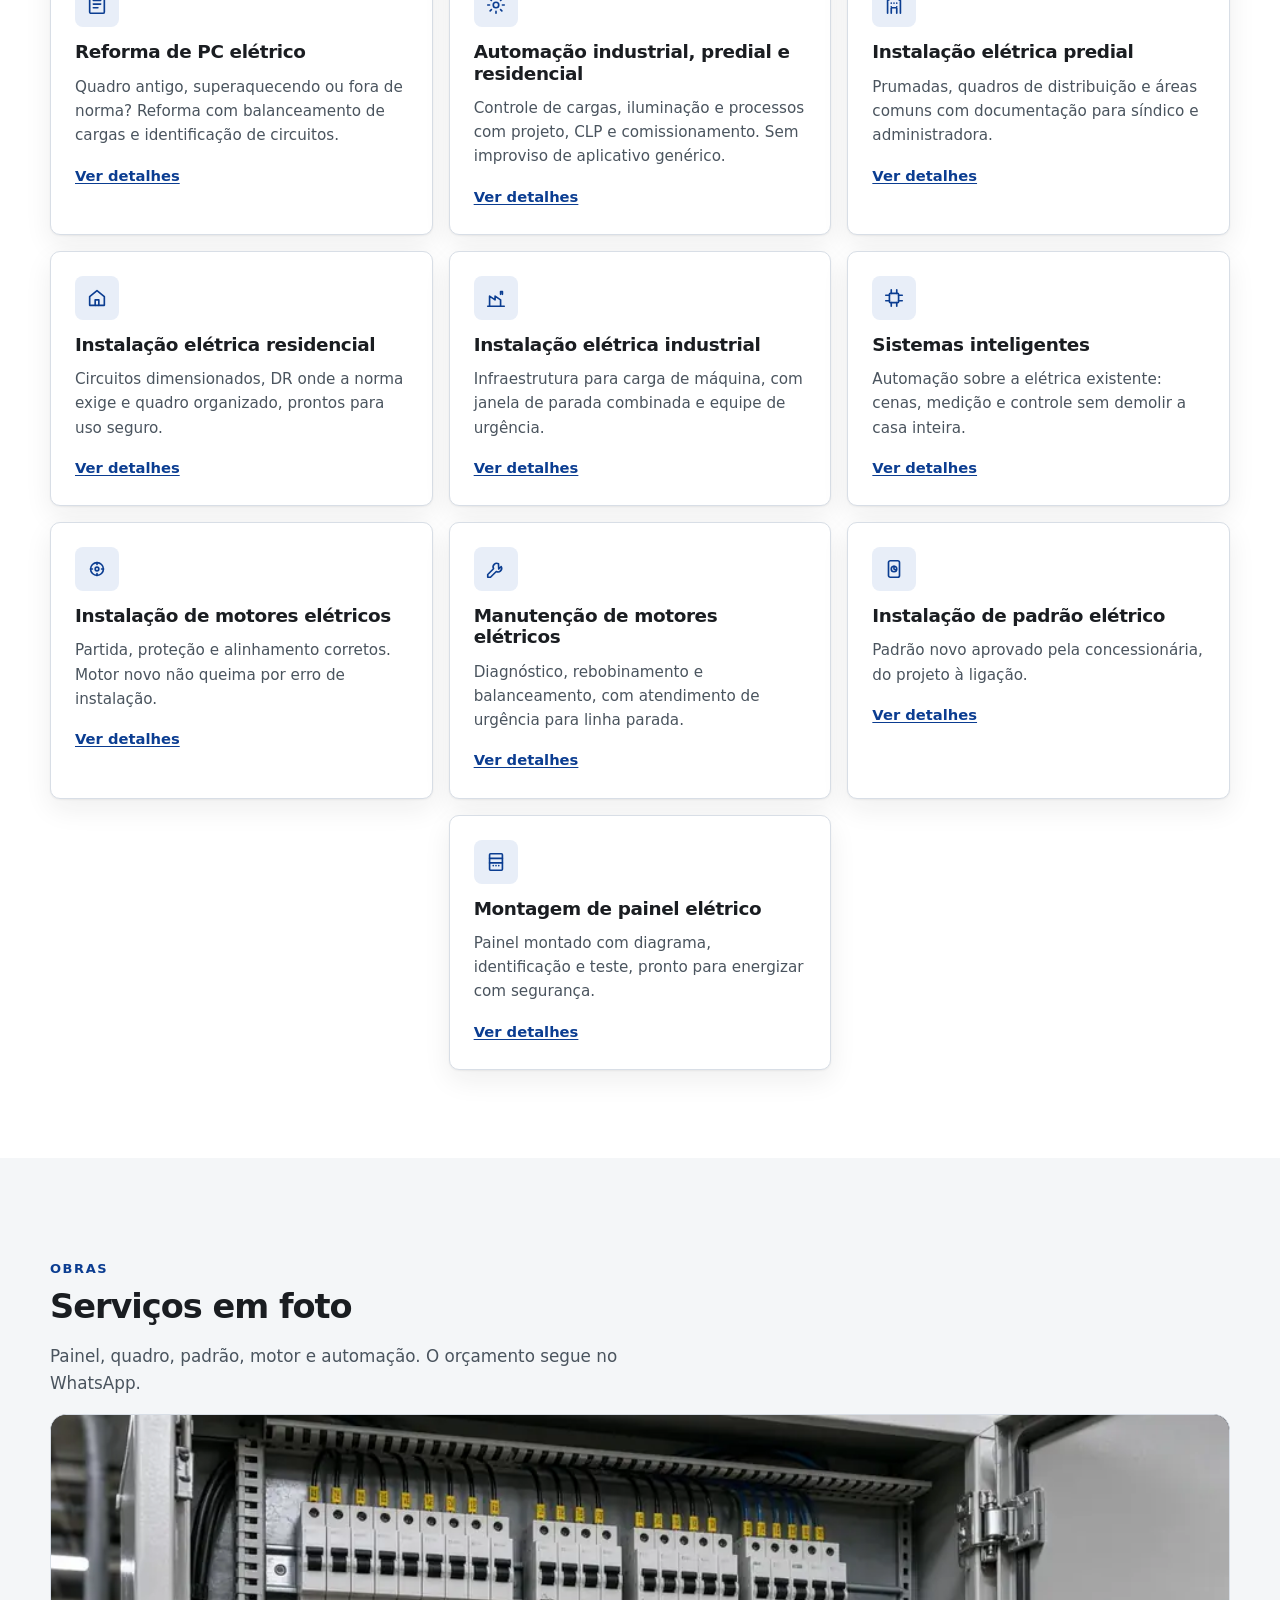
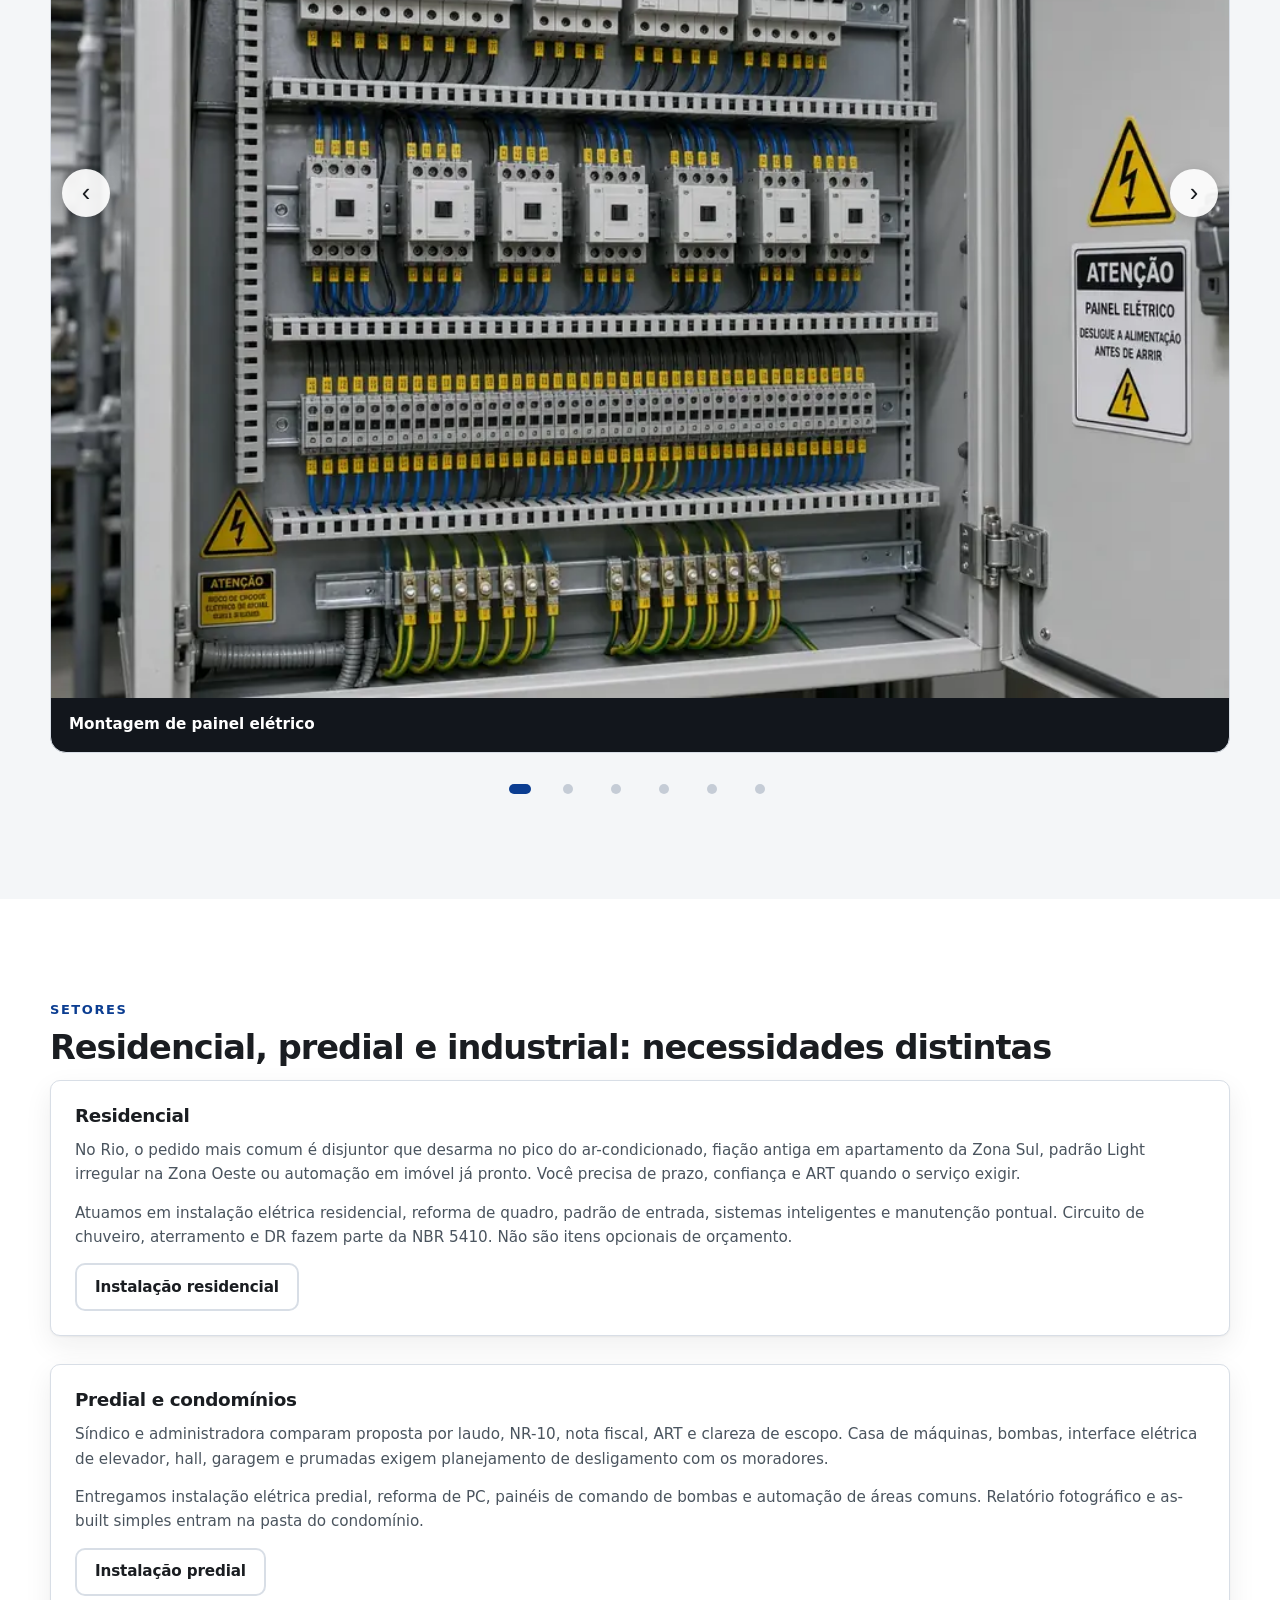
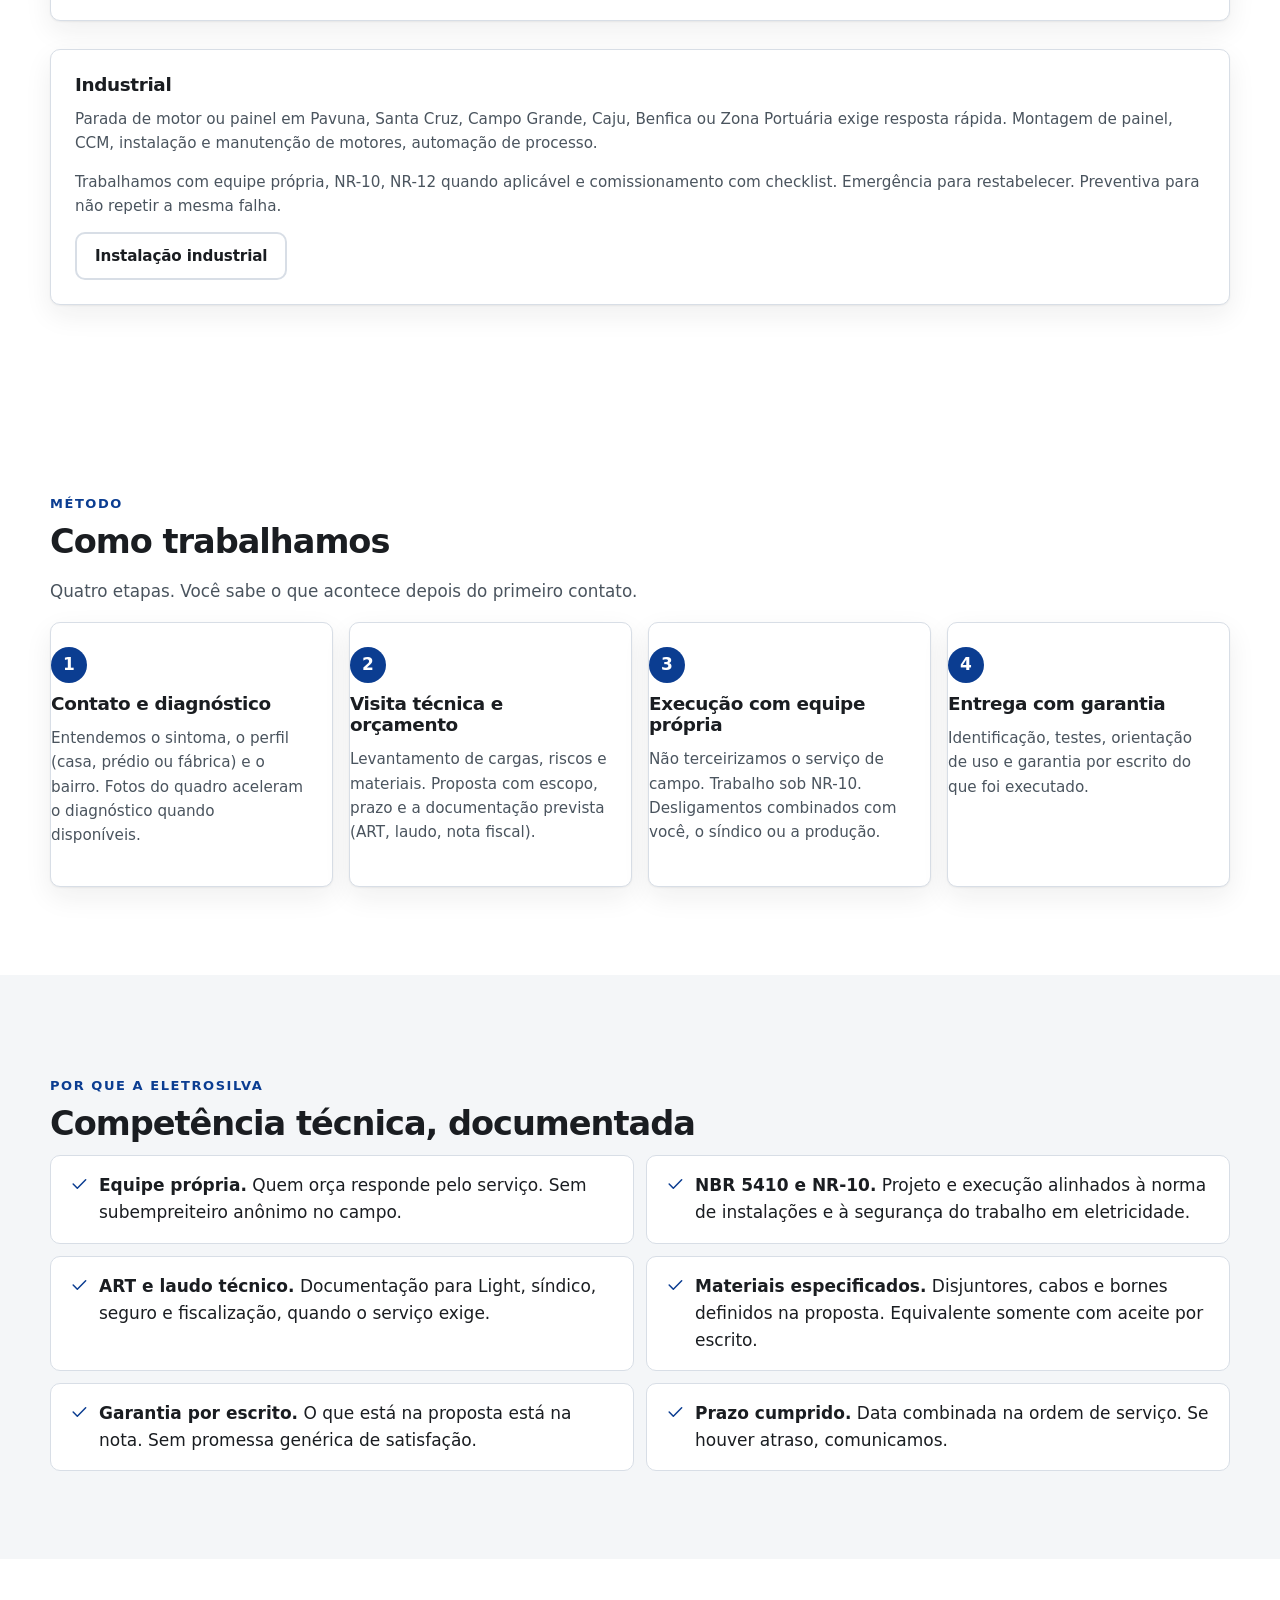
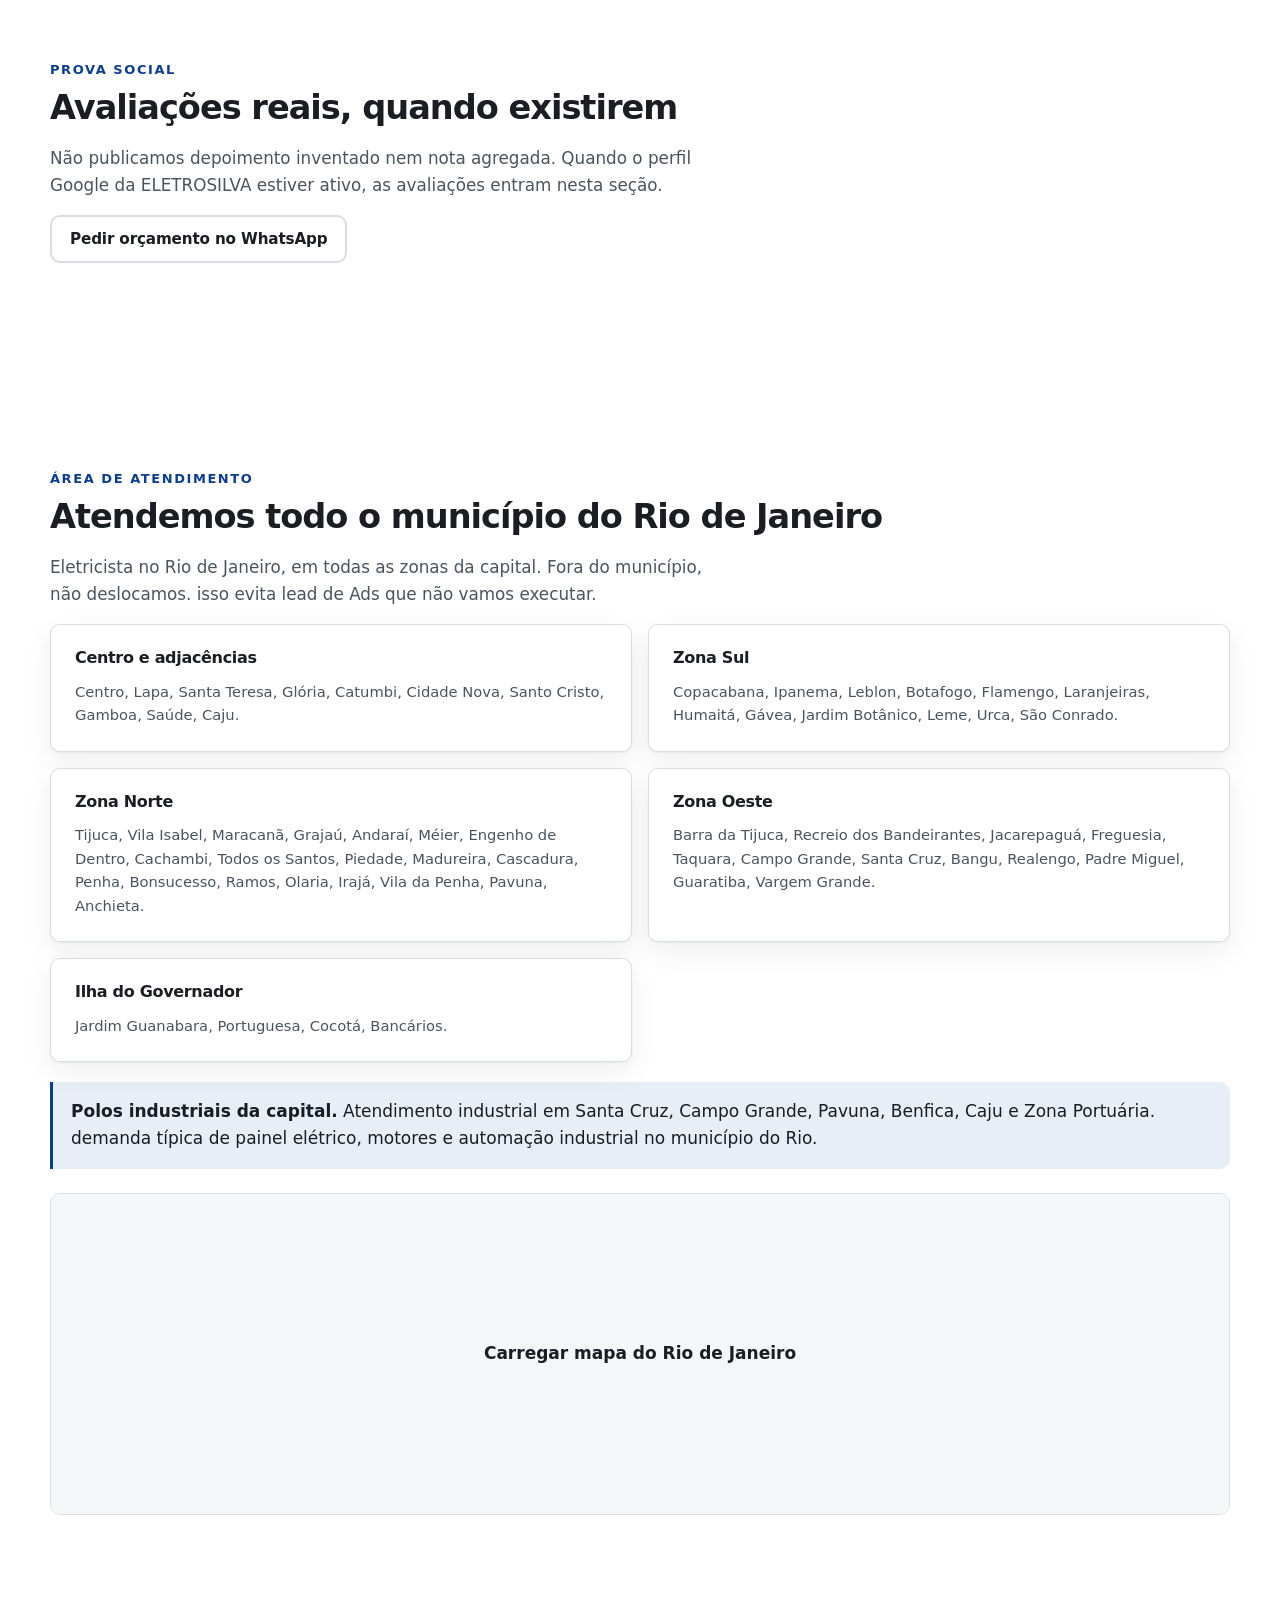
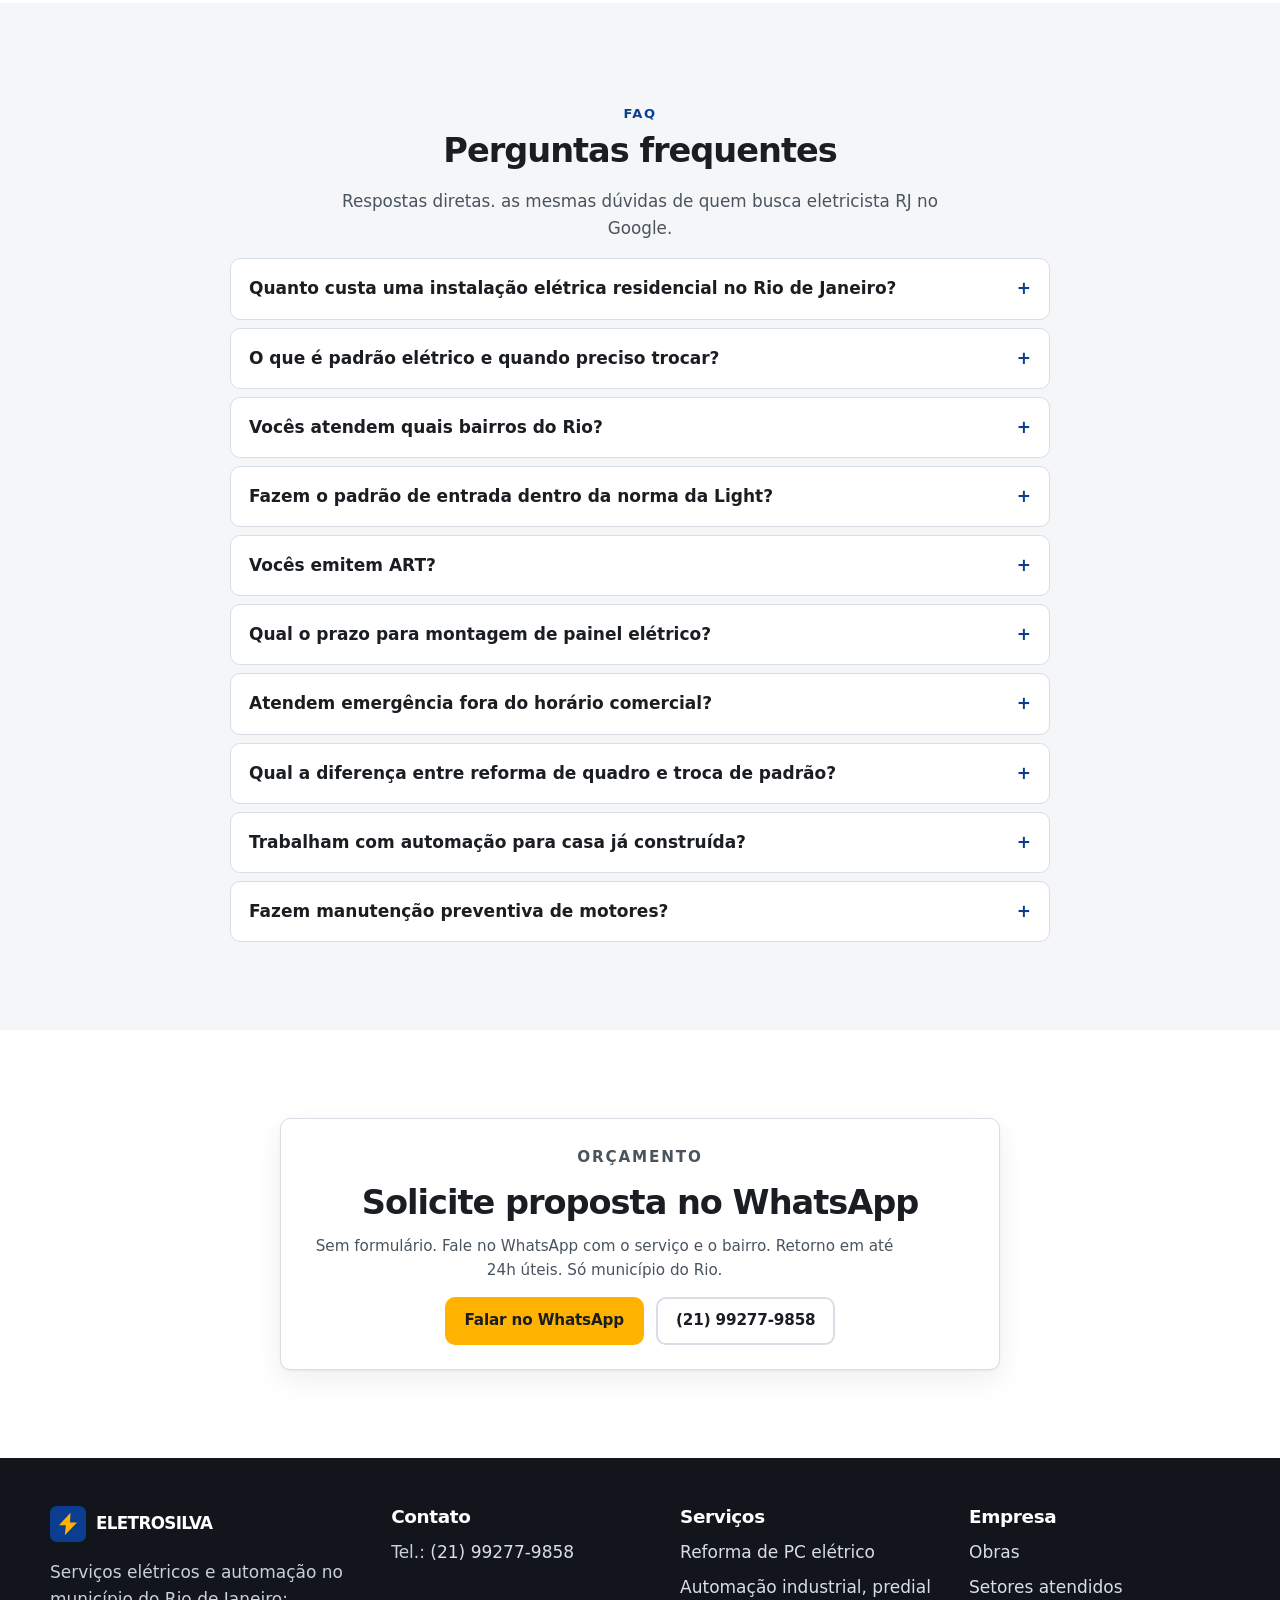
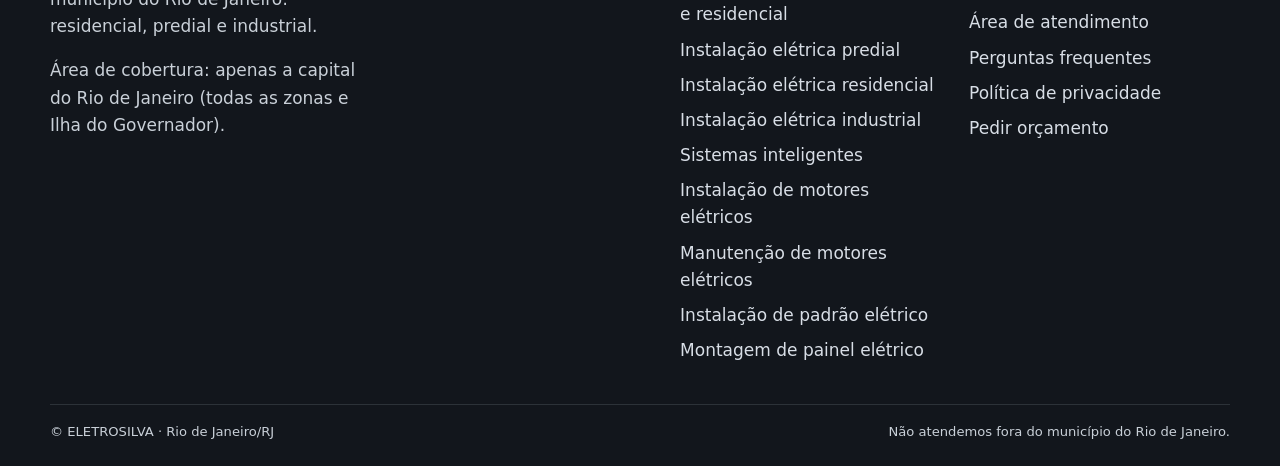
==== commit 1c0bcfc9: "Sobe o PageSpeed do site para 100 em performance, acessibilidade, boas práticas e SEO." ====
--- a/index.html
+++ b/index.html
@@ -8,6 +8,7 @@
   <link rel="canonical" href="https://eletrosilvaservicos.com/">
   <meta name="robots" content="index,follow">
   <meta name="theme-color" content="#0B3D91">
+  <meta name="referrer" content="strict-origin-when-cross-origin">
   <meta property="og:type" content="website">
   <meta property="og:locale" content="pt_BR">
   <meta property="og:site_name" content="ELETROSILVA">
@@ -19,16 +20,28 @@
   <meta name="twitter:title" content="Eletricista no Rio de Janeiro | ELETROSILVA">
   <meta name="twitter:description" content="Instalação e manutenção elétrica no Rio de Janeiro: residencial, predial e industrial. ART, NR-10 e orçamento em até 24h.">
   <link rel="icon" href="img/favicon.svg" type="image/svg+xml">
-  <link rel="preconnect" href="https://fonts.googleapis.com">
-  <link rel="preconnect" href="https://fonts.gstatic.com" crossorigin>
-  <link href="https://fonts.googleapis.com/css2?family=Outfit:wght@400;500;600;700;800&display=swap" rel="stylesheet">
   <style>
     :root{--blue:#0B3D91;--ink:#1A1D21;--cta:#FFB300;--header-h:76px}
-    body{margin:0;font-family:Outfit,system-ui,sans-serif;color:var(--ink);background:#fff}
+    *{box-sizing:border-box}
+    body{margin:0;font-family:system-ui,-apple-system,"Segoe UI",Roboto,sans-serif;color:var(--ink);background:#fff}
     .header{position:sticky;top:0;z-index:80;background:rgba(255,255,255,.96);border-bottom:1px solid #D8DEE6}
-    .hero{position:relative;background:#12161c;color:#fff}
+    .header-inner{display:flex;align-items:center;gap:16px;min-height:76px}
+    .wrap{width:min(calc(100% - 32px),1180px);margin-inline:auto}
+    .logo{display:flex;align-items:center;gap:10px;text-decoration:none;color:var(--ink)}
+    .nav,.phone-link{display:none}
+    .menu-btn{width:48px;height:48px;border:1px solid #D8DEE6;background:#fff;border-radius:8px}
+    .hero{position:relative;background:#12161c;color:#fff;min-height:78vh;display:flex;align-items:center}
+    .hero-overlay{position:absolute;inset:0;background:linear-gradient(90deg,rgba(10,16,26,.92),rgba(10,16,26,.45))}
+    .hero .wrap{position:relative;z-index:1;padding:48px 0 56px}
+    h1{font-size:clamp(1.75rem,4vw,2.75rem);line-height:1.15;margin:0 0 12px}
+    .lead{font-size:1.05rem}
+    .cta-row{display:flex;flex-wrap:wrap;gap:12px}
+    .btn{display:inline-flex;align-items:center;justify-content:center;min-height:48px;padding:0 18px;border-radius:10px;font-weight:700;text-decoration:none;border:2px solid transparent}
+    .btn--primary{background:#FFB300;color:#1A1D21}
+    .btn--ghost{color:#fff;border-color:rgba(255,255,255,.55)}
+    .eyebrow{font-size:13px;font-weight:700;letter-spacing:.12em;text-transform:uppercase;color:#FFB300}
   </style>
-  <link rel="stylesheet" href="css/site.css?v=20260912">
+  <link rel="stylesheet" href="css/site.css?v=20260916">
   <script type="application/ld+json">{"@context":"https://schema.org","@type":["Electrician","LocalBusiness"],"name":"ELETROSILVA","url":"https://eletrosilvaservicos.com","telephone":"+5521992779858","priceRange":"$$","address":{"@type":"PostalAddress","addressLocality":"Rio de Janeiro","addressRegion":"RJ","addressCountry":"BR"},"areaServed":{"@type":"City","name":"Rio de Janeiro"}}</script>
 <script type="application/ld+json">{"@context":"https://schema.org","@type":"FAQPage","mainEntity":[{"@type":"Question","name":"Quanto custa uma instalação elétrica residencial no Rio de Janeiro?","acceptedAnswer":{"@type":"Answer","text":"O valor depende da metragem, do número de circuitos, do estado da infraestrutura existente e se há quadro, aterramento e DR a substituir. Não publicamos tabela fechada porque um apartamento em Copacabana com fiação antiga não se compara a uma casa nova na Barra. O caminho correto é visita técnica, levantamento de cargas e proposta com escopo. Retornamos o primeiro contato em até 24h úteis."}},{"@type":"Question","name":"O que é padrão elétrico e quando preciso trocar?","acceptedAnswer":{"@type":"Answer","text":"O padrão de entrada é o conjunto medidor, proteção e caixa que a Light exige para ligar ou aumentar a carga. Troca-se em obra nova, aumento de demanda, padrão danificado, irregular ou fora da norma vigente da concessionária. Cuidamos do projeto, da montagem e do acompanhamento até a aprovação."}},{"@type":"Question","name":"Vocês atendem quais bairros do Rio?","acceptedAnswer":{"@type":"Answer","text":"Atendemos exclusivamente o município do Rio de Janeiro: Centro, Zona Sul, Zona Norte, Zona Oeste e Ilha do Governador. Não atendemos Baixada Fluminense, Niterói, São Gonçalo nem a Região dos Lagos."}},{"@type":"Question","name":"Fazem o padrão de entrada dentro da norma da Light?","acceptedAnswer":{"@type":"Answer","text":"Sim. Montamos o padrão de entrada conforme o regulamento da Light para a capital, com dimensionamento da proteção, aterramento e disposição da caixa. O objetivo é passar na vistoria sem retrabalho."}},{"@type":"Question","name":"Vocês emitem ART?","acceptedAnswer":{"@type":"Answer","text":"Sim. Emitimos ART do responsável técnico no CREA-RJ quando o serviço exige. Também emitimos laudo e nota fiscal. Não terceirizamos a equipe de campo."}},{"@type":"Question","name":"Qual o prazo para montagem de painel elétrico?","acceptedAnswer":{"@type":"Answer","text":"Depende da complexidade (quadro de distribuição, CCM, comando com CLP) e da disponibilidade de materiais. Após o diagrama aprovado, informamos prazo na proposta. Serviços de urgência industrial são priorizados quando a linha está parada."}},{"@type":"Question","name":"Atendem emergência fora do horário comercial?","acceptedAnswer":{"@type":"Answer","text":"Sim, para falha que coloque risco ou pare produção/condomínio. Combinamos na triagem do chamado. Não prometemos tempo de chegada genérico."}},{"@type":"Question","name":"Qual a diferença entre reforma de quadro e troca de padrão?","acceptedAnswer":{"@type":"Answer","text":"O quadro (PC/QGBT) distribui os circuitos internos. O padrão é a entrada da concessionária, no limite da via pública/medição. Muitas vezes os dois precisam ser tratados juntos, mas são serviços e normas diferentes."}},{"@type":"Question","name":"Trabalham com automação para casa já construída?","acceptedAnswer":{"@type":"Answer","text":"Sim. Em imóvel pronto priorizamos soluções que aproveitam eletrodutos existentes, módulos em substituição de interruptores e quadros auxiliares. Retrofit mal planejado vira gambiarra; por isso o diagnóstico vem antes do catálogo de gadgets."}},{"@type":"Question","name":"Fazem manutenção preventiva de motores?","acceptedAnswer":{"@type":"Answer","text":"Sim. Inspeção, medição de isolamento, verificação de rolamentos, alinhamento e plano de parada. Corretiva de urgência também, quando o motor já parou a linha."}}]}</script>
 <script type="application/ld+json">{"@context":"https://schema.org","@type":"ItemList","name":"Serviços ELETROSILVA","itemListElement":[{"@type":"ListItem","position":1,"item":{"@type":"Service","name":"Reforma de PC elétrico","areaServed":{"@type":"City","name":"Rio de Janeiro"},"url":"https://eletrosilvaservicos.com/reforma-pc-eletrico-rio-de-janeiro.html","provider":{"@type":"Electrician","name":"ELETROSILVA"}}},{"@type":"ListItem","position":2,"item":{"@type":"Service","name":"Automação industrial, predial e residencial","areaServed":{"@type":"City","name":"Rio de Janeiro"},"url":"https://eletrosilvaservicos.com/automacao-industrial-predial-residencial-rio-de-janeiro.html","provider":{"@type":"Electrician","name":"ELETROSILVA"}}},{"@type":"ListItem","position":3,"item":{"@type":"Service","name":"Instalação elétrica predial","areaServed":{"@type":"City","name":"Rio de Janeiro"},"url":"https://eletrosilvaservicos.com/instalacao-eletrica-predial-rio-de-janeiro.html","provider":{"@type":"Electrician","name":"ELETROSILVA"}}},{"@type":"ListItem","position":4,"item":{"@type":"Service","name":"Instalação elétrica residencial","areaServed":{"@type":"City","name":"Rio de Janeiro"},"url":"https://eletrosilvaservicos.com/instalacao-eletrica-residencial-rio-de-janeiro.html","provider":{"@type":"Electrician","name":"ELETROSILVA"}}},{"@type":"ListItem","position":5,"item":{"@type":"Service","name":"Instalação elétrica industrial","areaServed":{"@type":"City","name":"Rio de Janeiro"},"url":"https://eletrosilvaservicos.com/instalacao-eletrica-industrial-rio-de-janeiro.html","provider":{"@type":"Electrician","name":"ELETROSILVA"}}},{"@type":"ListItem","position":6,"item":{"@type":"Service","name":"Sistemas inteligentes","areaServed":{"@type":"City","name":"Rio de Janeiro"},"url":"https://eletrosilvaservicos.com/sistemas-inteligentes-rio-de-janeiro.html","provider":{"@type":"Electrician","name":"ELETROSILVA"}}},{"@type":"ListItem","position":7,"item":{"@type":"Service","name":"Instalação de motores elétricos","areaServed":{"@type":"City","name":"Rio de Janeiro"},"url":"https://eletrosilvaservicos.com/instalacao-de-motores-eletricos-rio-de-janeiro.html","provider":{"@type":"Electrician","name":"ELETROSILVA"}}},{"@type":"ListItem","position":8,"item":{"@type":"Service","name":"Manutenção de motores elétricos","areaServed":{"@type":"City","name":"Rio de Janeiro"},"url":"https://eletrosilvaservicos.com/manutencao-de-motores-eletricos-rio-de-janeiro.html","provider":{"@type":"Electrician","name":"ELETROSILVA"}}},{"@type":"ListItem","position":9,"item":{"@type":"Service","name":"Instalação de padrão elétrico","areaServed":{"@type":"City","name":"Rio de Janeiro"},"url":"https://eletrosilvaservicos.com/instalacao-de-padrao-eletrico-rio-de-janeiro.html","provider":{"@type":"Electrician","name":"ELETROSILVA"}}},{"@type":"ListItem","position":10,"item":{"@type":"Service","name":"Montagem de painel elétrico","areaServed":{"@type":"City","name":"Rio de Janeiro"},"url":"https://eletrosilvaservicos.com/montagem-de-painel-eletrico-rio-de-janeiro.html","provider":{"@type":"Electrician","name":"ELETROSILVA"}}}]}</script>
@@ -38,14 +51,14 @@
 <a class="skip" href="#conteudo">Ir para o conteúdo</a>
 <header class="header">
   <div class="wrap header-inner">
-    <a class="logo" href="index.html" aria-label="ELETROSILVA, página inicial">
+    <a class="logo" href="index.html">
       <svg viewBox="0 0 32 32" width="36" height="36" aria-hidden="true"><rect width="32" height="32" rx="6" fill="#0B3D91"/><path fill="#FFB300" d="M18.2 6 8 17.2h6.1L13.2 26 24 14.6h-6.2L18.2 6z"/></svg>
       <span><span class="logo-name">ELETROSILVA</span><span class="logo-sub">Serviços elétricos · RJ</span></span>
     </a>
     <nav class="nav" aria-label="Principal"><a href="#servicos">Serviços</a><a href="#obras">Obras</a><a href="#setores">Setores</a><a href="#contato">Contato</a></nav>
     <div class="header-actions">
       <a class="phone-link" data-href="phone" data-fill="phoneDisplay" href="tel:+5521992779858">(21) 99277-9858</a>
-      <a class="btn btn--primary btn--sm" data-wa="Olá! Vim pelo site e quero solicitar um orçamento." href="#contato" aria-label="Solicitar orçamento no WhatsApp">Orçamento no WhatsApp</a>
+      <a class="btn btn--primary btn--sm" data-wa="Olá! Vim pelo site e quero solicitar um orçamento." href="#contato">Orçamento no WhatsApp</a>
       <button class="menu-btn" type="button" aria-label="Abrir menu" aria-controls="menu-mobile" aria-expanded="false">
         <svg viewBox="0 0 24 24" fill="none" stroke="currentColor" stroke-width="2" aria-hidden="true"><path d="M4 7h16M4 12h16M4 17h16"/></svg>
       </button>
@@ -55,15 +68,14 @@
 </header>
 <main id="conteudo">
   <section class="hero" id="inicio">
-    <img class="hero-bg" src="img/hero-panel.svg" width="1600" height="900" alt="Ilustração técnica de painel elétrico industrial montado pela ELETROSILVA no Rio de Janeiro" fetchpriority="high" decoding="async">
     <div class="hero-overlay"></div>
     <div class="wrap">
       <p class="eyebrow">Eletricista no município do Rio de Janeiro</p>
       <h1 data-dynamic-h1>Instalação e manutenção elétrica no Rio de Janeiro: residencial, predial e industrial</h1>
       <p class="lead">Equipe própria, ART e laudo técnico. Orçamento em até 24 horas úteis.</p>
       <div class="cta-row">
-        <a class="btn btn--primary" data-wa="Olá! Vim pelo site e preciso de orçamento para serviço elétrico no Rio de Janeiro." href="#contato" aria-label="Solicitar orçamento no WhatsApp">Solicitar orçamento no WhatsApp</a>
-        <a class="btn btn--ghost" data-href="phone" href="#contato" aria-label="Ligar agora para a ELETROSILVA">Ligar agora</a>
+        <a class="btn btn--primary" data-wa="Olá! Vim pelo site e preciso de orçamento para serviço elétrico no Rio de Janeiro." href="#contato">Solicitar orçamento no WhatsApp</a>
+        <a class="btn btn--ghost" data-href="phone" href="#contato">Ligar agora</a>
       </div>
       <div class="badges">
         <span class="badge"><svg viewBox="0 0 24 24" fill="none" stroke="currentColor" stroke-width="1.8" stroke-linecap="round" stroke-linejoin="round" aria-hidden="true"><path d="M5 12l5 5L20 7"/></svg> Emissão de ART</span>
@@ -181,39 +193,39 @@
   <div class="carousel-viewport">
     <ul class="carousel-track"><li class="carousel-slide" aria-hidden="false">
       <figure>
-        <img src="img/obras/painel-industrial.png" alt="Montagem de painel elétrico industrial com bornes e proteções identificadas" width="1200" height="900" loading="eager" decoding="async">
+        <img src="img/obras/painel-industrial.webp" alt="Montagem de painel elétrico industrial com bornes e proteções identificadas" width="960" height="720" loading="lazy" decoding="async">
         <figcaption>Montagem de painel elétrico</figcaption>
       </figure>
     </li><li class="carousel-slide" aria-hidden="true">
       <figure>
-        <img src="img/obras/quadro-residencial.png" alt="Quadro de distribuição residencial com circuitos identificados" width="1200" height="900" loading="lazy" decoding="async">
+        <img src="img/obras/quadro-residencial.webp" alt="Quadro de distribuição residencial com circuitos identificados" width="960" height="720" loading="lazy" decoding="async">
         <figcaption>Quadro elétrico residencial</figcaption>
       </figure>
     </li><li class="carousel-slide" aria-hidden="true">
       <figure>
-        <img src="img/obras/quadro-predial.png" alt="Quadro de distribuição predial em casa de máquinas" width="1200" height="900" loading="lazy" decoding="async">
+        <img src="img/obras/quadro-predial.webp" alt="Quadro de distribuição predial em casa de máquinas" width="960" height="720" loading="lazy" decoding="async">
         <figcaption>Quadro elétrico predial</figcaption>
       </figure>
     </li><li class="carousel-slide" aria-hidden="true">
       <figure>
-        <img src="img/obras/padrao-entrada.png" alt="Padrão de entrada da concessionária com medidor e proteção" width="1200" height="900" loading="lazy" decoding="async">
+        <img src="img/obras/padrao-entrada.webp" alt="Padrão de entrada da concessionária com medidor e proteção" width="960" height="720" loading="lazy" decoding="async">
         <figcaption>Instalação de padrão elétrico</figcaption>
       </figure>
     </li><li class="carousel-slide" aria-hidden="true">
       <figure>
-        <img src="img/obras/motor-industrial.png" alt="Motor elétrico industrial instalado em base metálica" width="1200" height="900" loading="lazy" decoding="async">
+        <img src="img/obras/motor-industrial.webp" alt="Motor elétrico industrial instalado em base metálica" width="960" height="720" loading="lazy" decoding="async">
         <figcaption>Instalação de motores</figcaption>
       </figure>
     </li><li class="carousel-slide" aria-hidden="true">
       <figure>
-        <img src="img/obras/automacao.png" alt="Painel de automação com CLP e bornes identificados" width="1200" height="900" loading="lazy" decoding="async">
+        <img src="img/obras/automacao.webp" alt="Painel de automação com CLP e bornes identificados" width="960" height="720" loading="lazy" decoding="async">
         <figcaption>Automação industrial</figcaption>
       </figure>
     </li></ul>
   </div>
   <button type="button" class="carousel-btn carousel-btn--prev" aria-label="Foto anterior">‹</button>
   <button type="button" class="carousel-btn carousel-btn--next" aria-label="Próxima foto">›</button>
-  <div class="carousel-dots" role="tablist" aria-label="Fotos das obras"><button type="button" class="carousel-dot" aria-label="Ir para Montagem de painel elétrico" aria-current="true"></button><button type="button" class="carousel-dot" aria-label="Ir para Quadro elétrico residencial" aria-current="false"></button><button type="button" class="carousel-dot" aria-label="Ir para Quadro elétrico predial" aria-current="false"></button><button type="button" class="carousel-dot" aria-label="Ir para Instalação de padrão elétrico" aria-current="false"></button><button type="button" class="carousel-dot" aria-label="Ir para Instalação de motores" aria-current="false"></button><button type="button" class="carousel-dot" aria-label="Ir para Automação industrial" aria-current="false"></button></div>
+  <div class="carousel-dots" aria-label="Fotos das obras"><button type="button" class="carousel-dot" aria-label="Ir para Montagem de painel elétrico" aria-current="true"></button><button type="button" class="carousel-dot" aria-label="Ir para Quadro elétrico residencial" aria-current="false"></button><button type="button" class="carousel-dot" aria-label="Ir para Quadro elétrico predial" aria-current="false"></button><button type="button" class="carousel-dot" aria-label="Ir para Instalação de padrão elétrico" aria-current="false"></button><button type="button" class="carousel-dot" aria-label="Ir para Instalação de motores" aria-current="false"></button><button type="button" class="carousel-dot" aria-label="Ir para Automação industrial" aria-current="false"></button></div>
 </div>
     </div>
   </section>
@@ -298,8 +310,8 @@
       <div class="callout">
         <strong>Polos industriais da capital.</strong> Atendimento industrial em Santa Cruz, Campo Grande, Pavuna, Benfica, Caju e Zona Portuária. demanda típica de painel elétrico, motores e automação industrial no município do Rio.
       </div>
-      <div class="map-wrap">
-        <iframe title="Mapa do município do Rio de Janeiro. área de atendimento ELETROSILVA" loading="lazy" referrerpolicy="no-referrer-when-downgrade" src="https://maps.google.com/maps?q=Rio%20de%20Janeiro%2C%20RJ%2C%20Brasil&z=11&output=embed"></iframe>
+      <div class="map-wrap" id="mapa">
+        <button type="button" class="map-load" data-map-load data-map-src="https://maps.google.com/maps?q=Rio%20de%20Janeiro%2C%20RJ%2C%20Brasil&z=11&output=embed">Carregar mapa do Rio de Janeiro</button>
       </div>
     </div>
   </section>
@@ -360,8 +372,8 @@
         <h2>Solicite proposta no WhatsApp</h2>
         <p class="lead">Sem formulário. Fale no WhatsApp com o serviço e o bairro. Retorno em até 24h úteis. Só município do Rio.</p>
         <div class="cta-row">
-          <a class="btn btn--primary" data-wa="Olá! Vim pelo site e quero um orçamento de serviço elétrico no Rio de Janeiro." href="#contato" aria-label="Falar no WhatsApp para orçamento">Falar no WhatsApp</a>
-          <a class="btn btn--outline" data-href="phone" href="tel:+5521992779858" aria-label="Ligar para a ELETROSILVA">(21) 99277-9858</a>
+          <a class="btn btn--primary" data-wa="Olá! Vim pelo site e quero um orçamento de serviço elétrico no Rio de Janeiro." href="#contato">Falar no WhatsApp</a>
+          <a class="btn btn--outline" data-href="phone" href="tel:+5521992779858">(21) 99277-9858</a>
         </div>
       </div>
     </div>
@@ -379,7 +391,6 @@
       <h3>Contato</h3>
       <ul>
         <li>Tel.: <a data-href="phone" data-fill="phoneDisplay" href="tel:+5521992779858">(21) 99277-9858</a></li>
-        <li><a data-href="instagram" href="#" hidden>Instagram</a></li>
       </ul>
     </div>
     <div>
@@ -404,14 +415,7 @@
   </div>
 </footer>
 <a class="wa-float" data-wa="Olá! Vim pelo site e preciso de um orçamento." href="#contato" aria-label="Abrir conversa no WhatsApp"><svg viewBox="0 0 24 24" fill="none" stroke="currentColor" stroke-width="1.8" stroke-linecap="round" stroke-linejoin="round" aria-hidden="true"><path fill="currentColor" stroke="none" d="M19.1 4.9A9.9 9.9 0 0 0 3.2 16.3L2 22l5.8-1.2A9.9 9.9 0 1 0 19.1 4.9zM12 20a8 8 0 0 1-4.1-1.1l-.3-.2-3.5.7.7-3.4-.2-.3A8 8 0 1 1 12 20zm4.4-5.9c-.2-.1-1.4-.7-1.6-.8s-.4-.1-.5.1-.6.8-.7.9-.3.2-.5.1a6.5 6.5 0 0 1-1.9-1.2 7.2 7.2 0 0 1-1.3-1.6c-.1-.2 0-.4.1-.5l.4-.4.1-.3c0-.1 0-.3-.1-.4s-.5-1.3-.7-1.8c-.2-.5-.4-.4-.5-.4h-.4c-.1 0-.4.1-.6.3s-.8.8-.8 1.9.8 2.2.9 2.3c.1.2 1.6 2.5 3.8 3.4 1.4.6 1.9.6 2.6.5.4-.1 1.4-.6 1.6-1.1s.2-1 .1-1.1c-.1 0-.3-.1-.5-.2z"/></svg></a>
-<div class="lightbox" aria-hidden="true" role="dialog" aria-modal="true" aria-labelledby="lb-title">
-  <div class="lightbox-card">
-    <button type="button" class="lightbox-close" aria-label="Fechar">&times;</button>
-    <h3 class="lightbox-title" id="lb-title"></h3>
-    <p class="lightbox-body"></p>
-  </div>
-</div>
-<script src="js/config.js?v=20260912"></script>
-<script src="js/site.js?v=20260912" defer></script>
+<script src="js/config.js?v=20260916" defer></script>
+<script src="js/site.js?v=20260916" defer></script>
 
 </body></html>
--- a/css/site.css
+++ b/css/site.css
@@ -4,7 +4,7 @@
   --blue-deep: #071f4a;
   --ink: #1a1d21;
   --ink-2: #2c3238;
-  --muted: #5c6570;
+  --muted: #4a545e;
   --line: #d8dee6;
   --bg: #f4f6f8;
   --white: #fff;
@@ -17,14 +17,16 @@
   --shadow: 0 1px 2px rgba(26, 29, 33, 0.06), 0 10px 28px rgba(26, 29, 33, 0.07);
   --header-h: 76px;
   --max: 1180px;
-  --font: "Outfit", system-ui, -apple-system, "Segoe UI", sans-serif;
+  --font: system-ui, -apple-system, "Segoe UI", Roboto, "Helvetica Neue", Arial, sans-serif;
 }
 
 @media (prefers-color-scheme: dark) {
   :root {
+    --blue: #8ab4ff;
+    --blue-hover: #a8c7ff;
     --ink: #e8eaed;
     --ink-2: #c5cad1;
-    --muted: #9aa3ad;
+    --muted: #b7c0c9;
     --line: #2c3238;
     --bg: #121416;
     --white: #1a1d21;
@@ -149,7 +151,7 @@
 
 .eyebrow {
   display: inline-block;
-  font-size: 12px;
+  font-size: 13px;
   font-weight: 700;
   letter-spacing: 0.12em;
   text-transform: uppercase;
@@ -296,7 +298,7 @@
 
 .logo-sub {
   display: block;
-  font-size: 10px;
+  font-size: 13px;
   font-weight: 500;
   letter-spacing: 0.08em;
   text-transform: uppercase;
@@ -350,8 +352,8 @@
   display: inline-flex;
   align-items: center;
   justify-content: center;
-  width: 42px;
-  height: 42px;
+  width: 48px;
+  height: 48px;
   border: 1px solid var(--line);
   background: var(--white);
   border-radius: 8px;
@@ -366,9 +368,9 @@
 
 @media (max-width: 399px) {
   .header .btn--sm {
-    font-size: 0.78rem;
-    padding: 0 10px;
-    min-height: 40px;
+    font-size: 0.85rem;
+    padding: 0 12px;
+    min-height: 48px;
   }
   .logo-sub {
     display: none;
@@ -483,7 +485,7 @@
 }
 
 .btn--sm {
-  min-height: 40px;
+  min-height: 48px;
   padding: 0 14px;
   font-size: 0.88rem;
 }
@@ -508,16 +510,11 @@
   display: flex;
   align-items: center;
   overflow: hidden;
-  background: #12161c;
+  background: #12161c url("../img/hero-panel.svg") center / cover no-repeat;
 }
 
 .hero-bg {
-  position: absolute;
-  inset: 0;
-  width: 100%;
-  height: 100%;
-  object-fit: cover;
-  opacity: 0.55;
+  display: none;
 }
 
 .hero-overlay {
@@ -844,7 +841,7 @@
   padding: 0;
   list-style: none;
   transition: transform 0.45s ease;
-  will-change: transform;
+  will-change: auto;
 }
 
 .carousel-slide {
@@ -875,8 +872,8 @@
   position: absolute;
   top: 38%;
   transform: translateY(-50%);
-  width: 44px;
-  height: 44px;
+  width: 48px;
+  height: 48px;
   border: 0;
   border-radius: 50%;
   background: rgba(255, 255, 255, 0.92);
@@ -903,21 +900,33 @@
 .carousel-dots {
   display: flex;
   justify-content: center;
-  gap: 8px;
+  gap: 4px;
   margin-top: 14px;
 }
 
 .carousel-dot {
+  width: 44px;
+  height: 44px;
+  padding: 0;
+  border: 0;
+  background: transparent;
+  cursor: pointer;
+  position: relative;
+}
+
+.carousel-dot::after {
+  content: "";
+  position: absolute;
+  left: 50%;
+  top: 50%;
   width: 10px;
   height: 10px;
-  padding: 0;
-  border: 0;
   border-radius: 50%;
   background: #c5ccd6;
-  cursor: pointer;
-}
-
-.carousel-dot[aria-current="true"] {
+  transform: translate(-50%, -50%);
+}
+
+.carousel-dot[aria-current="true"]::after {
   background: var(--blue);
   width: 22px;
   border-radius: 999px;
@@ -999,7 +1008,7 @@
   border-radius: var(--radius);
   overflow: hidden;
   border: 1px solid var(--line);
-  height: 320px;
+  min-height: 320px;
   background: var(--bg);
 }
 
@@ -1007,6 +1016,24 @@
   width: 100%;
   height: 320px;
   border: 0;
+}
+
+.map-load {
+  width: 100%;
+  min-height: 320px;
+  border: 0;
+  background: var(--bg);
+  color: var(--ink);
+  font: inherit;
+  font-weight: 700;
+  cursor: pointer;
+  padding: 24px;
+}
+
+.map-load:focus-visible,
+.carousel-dot:focus-visible {
+  outline: 2px solid var(--cta);
+  outline-offset: 2px;
 }
 
 .callout {
@@ -1316,8 +1343,6 @@
 }
 
 .reveal {
-  opacity: 0;
-  transform: translateY(12px);
   transition: opacity 0.5s ease, transform 0.5s ease;
 }
 
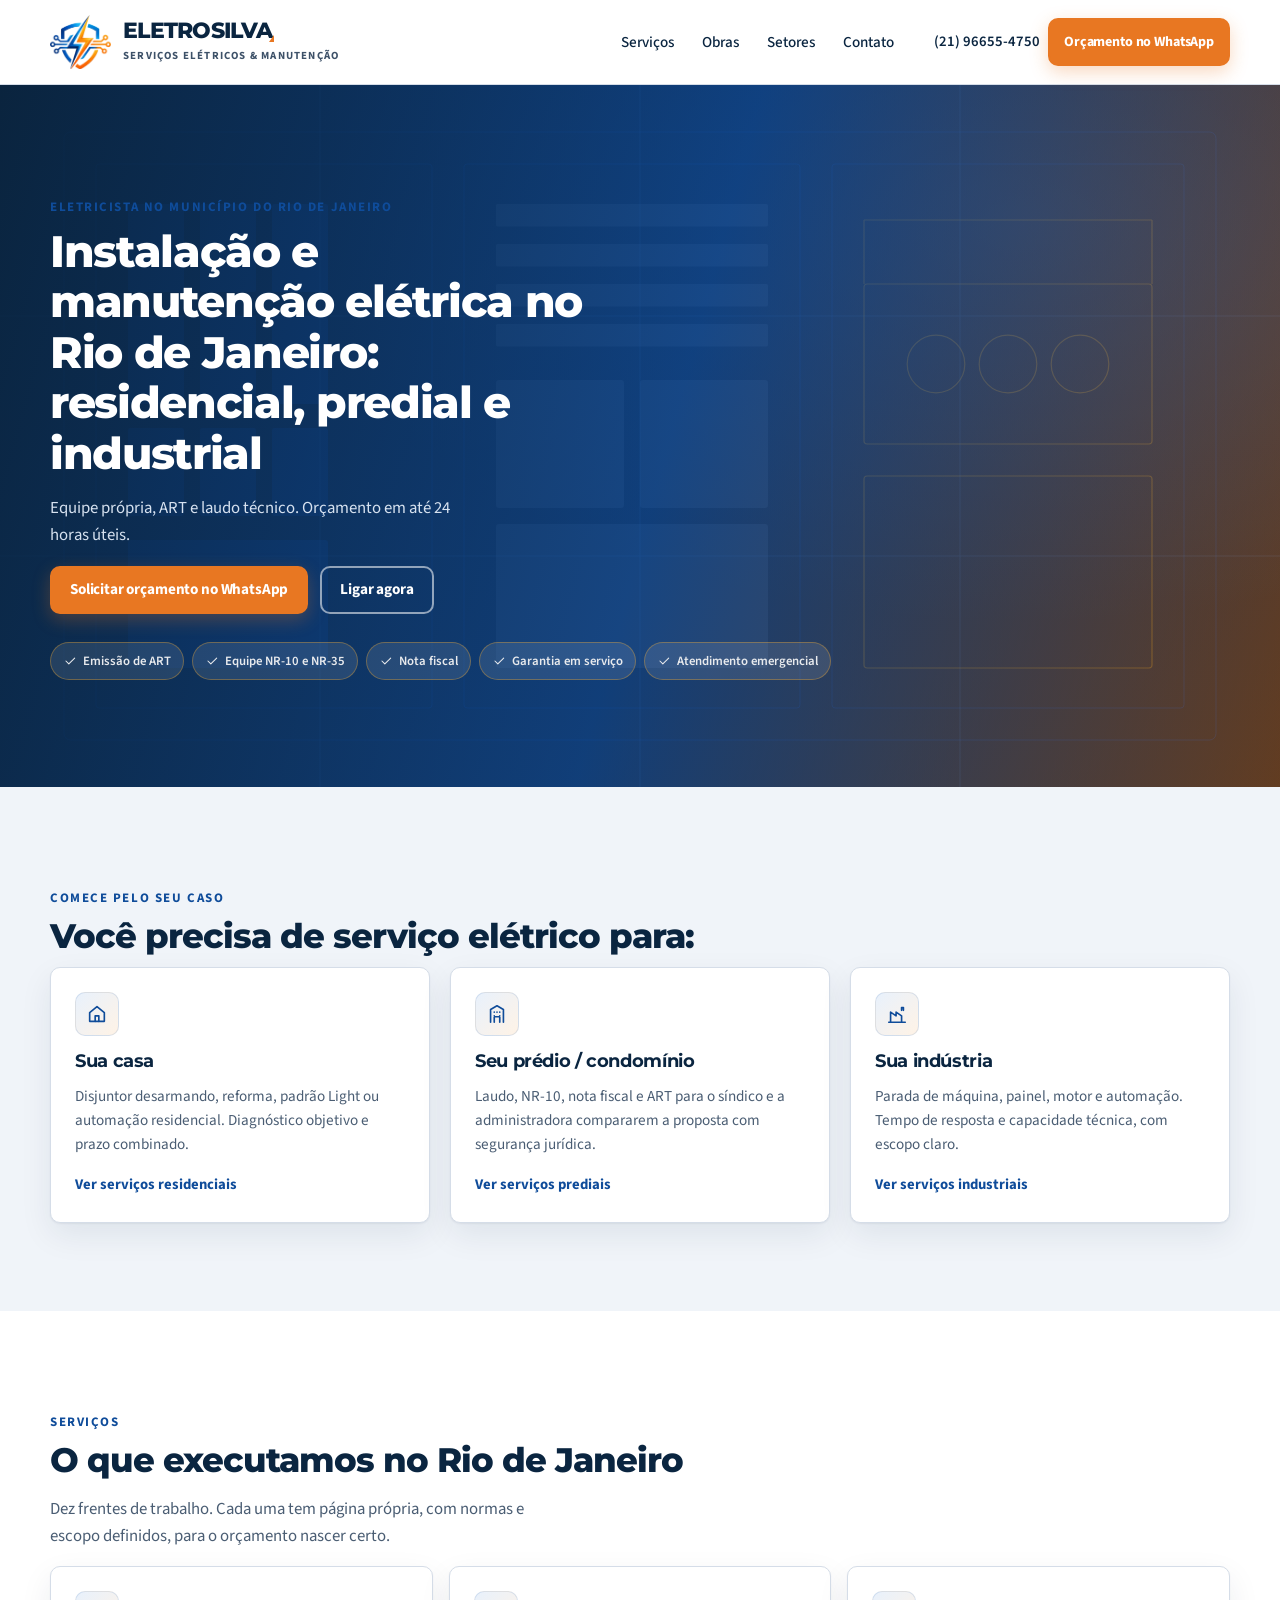
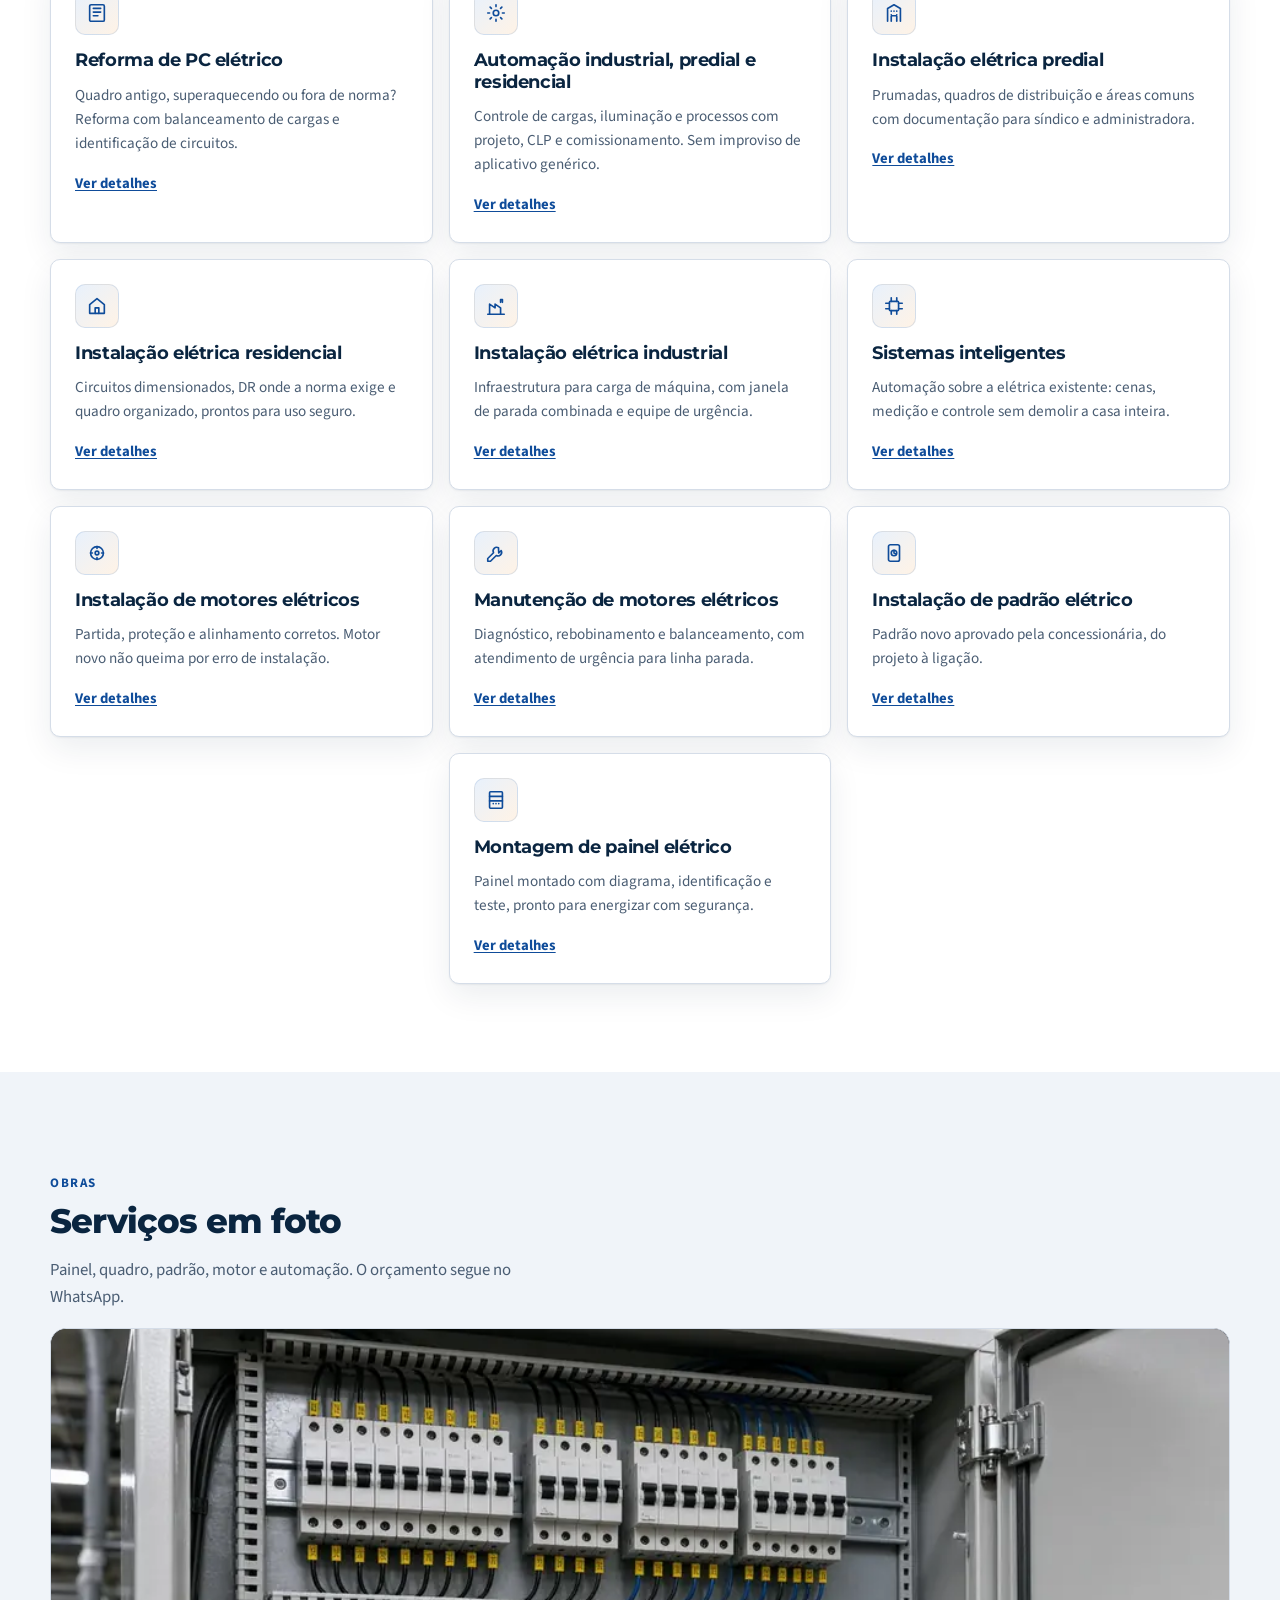
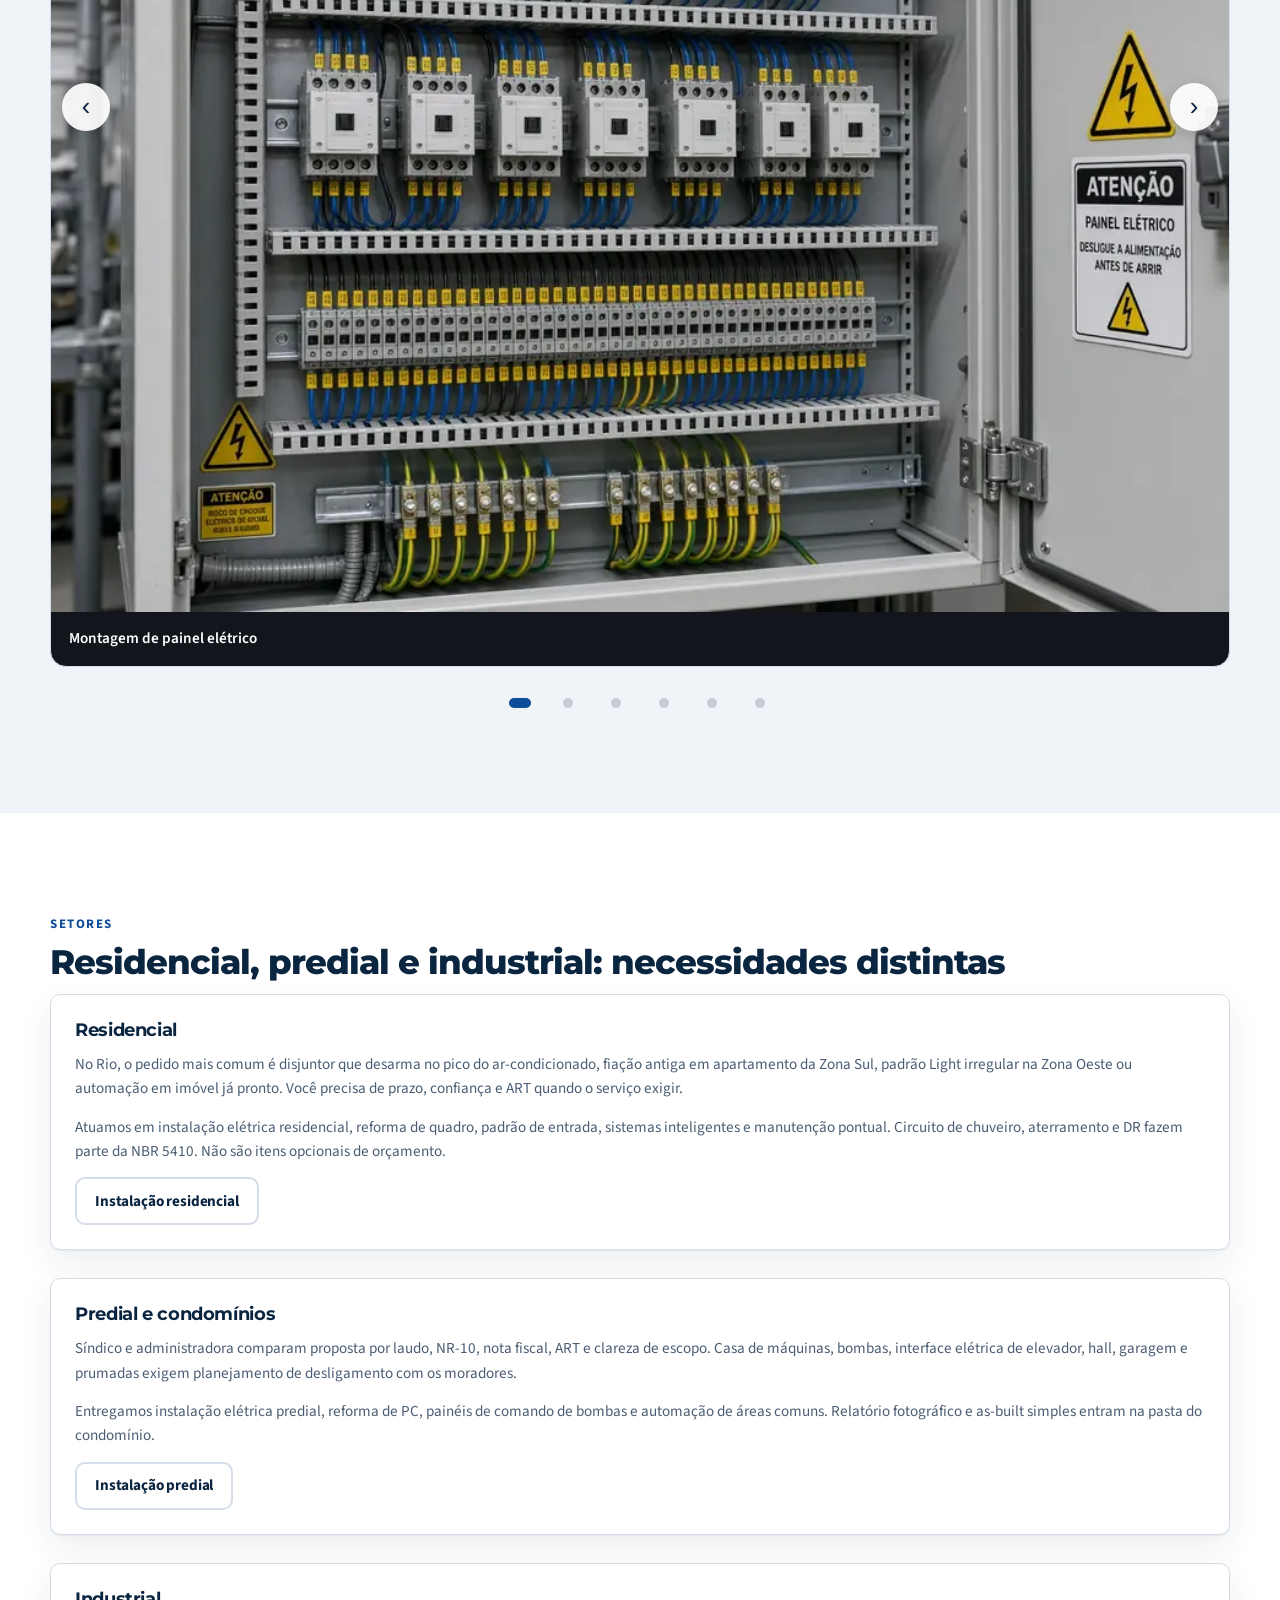
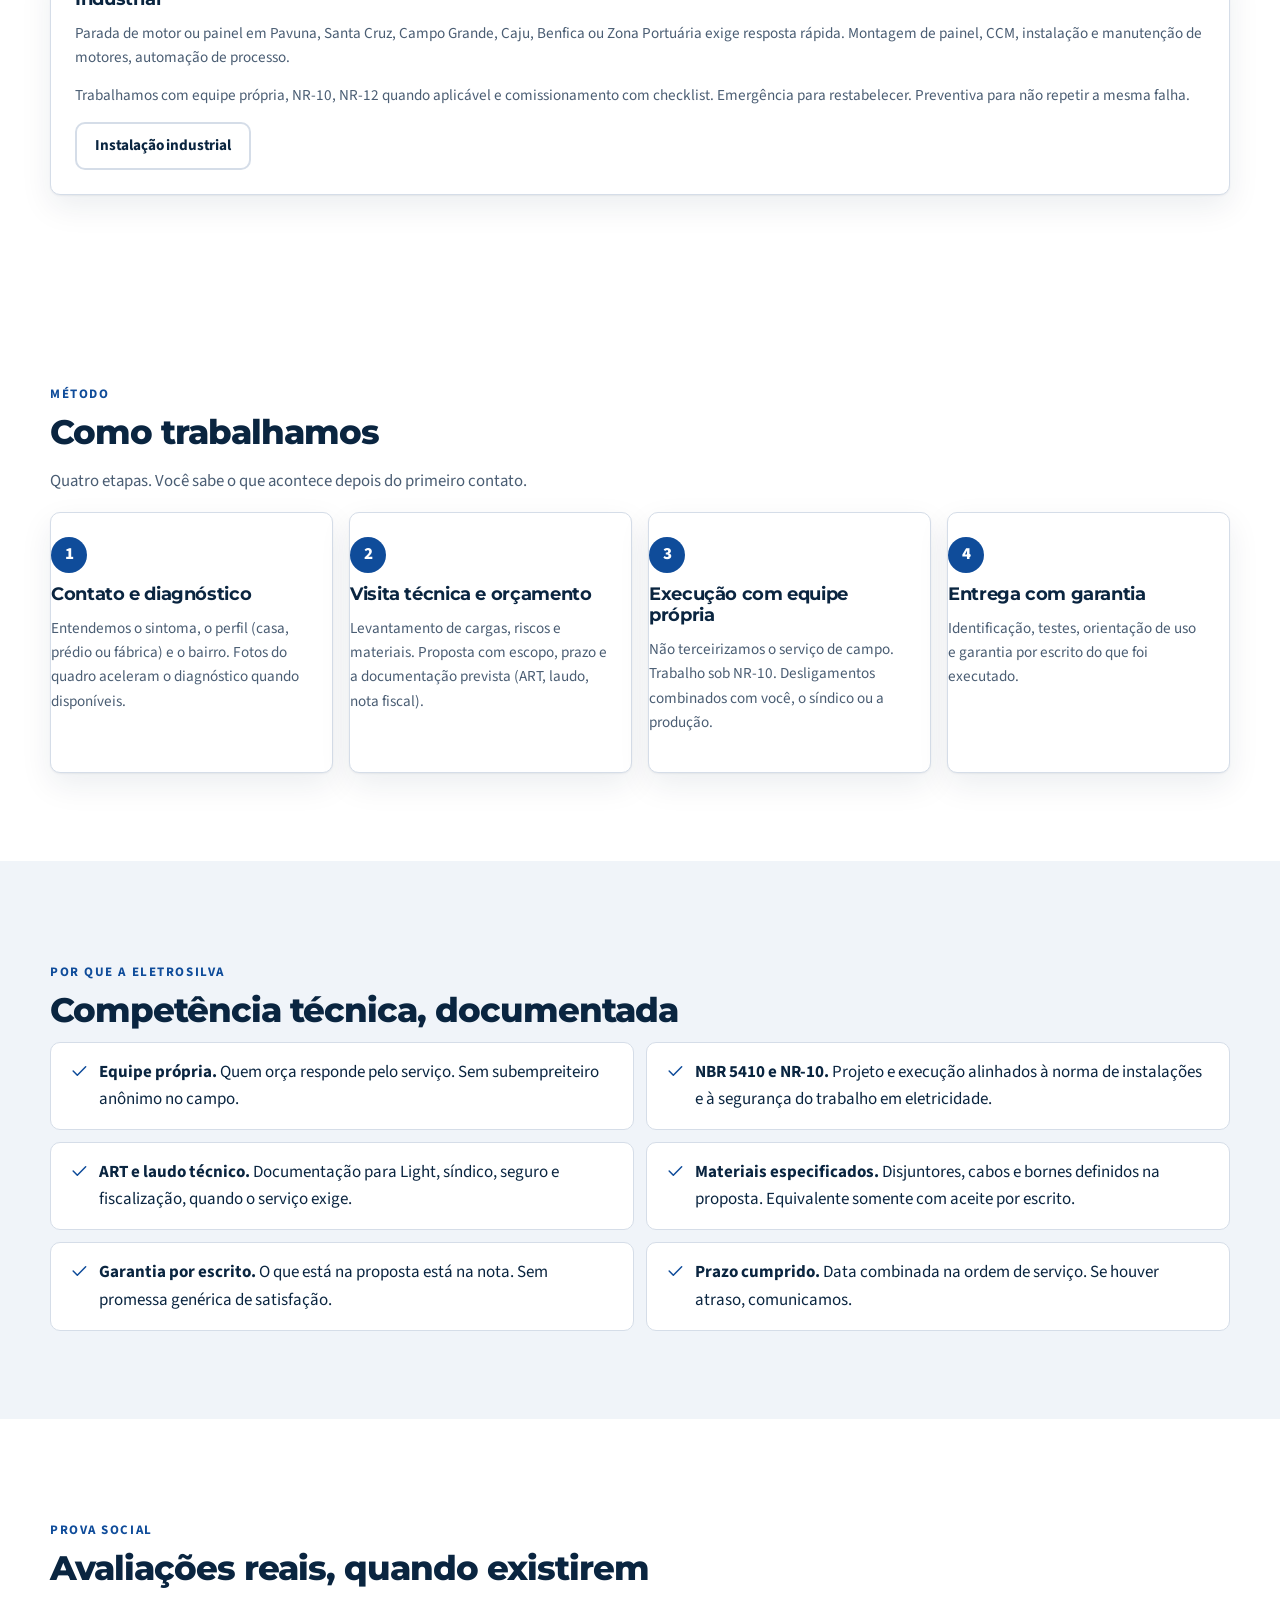
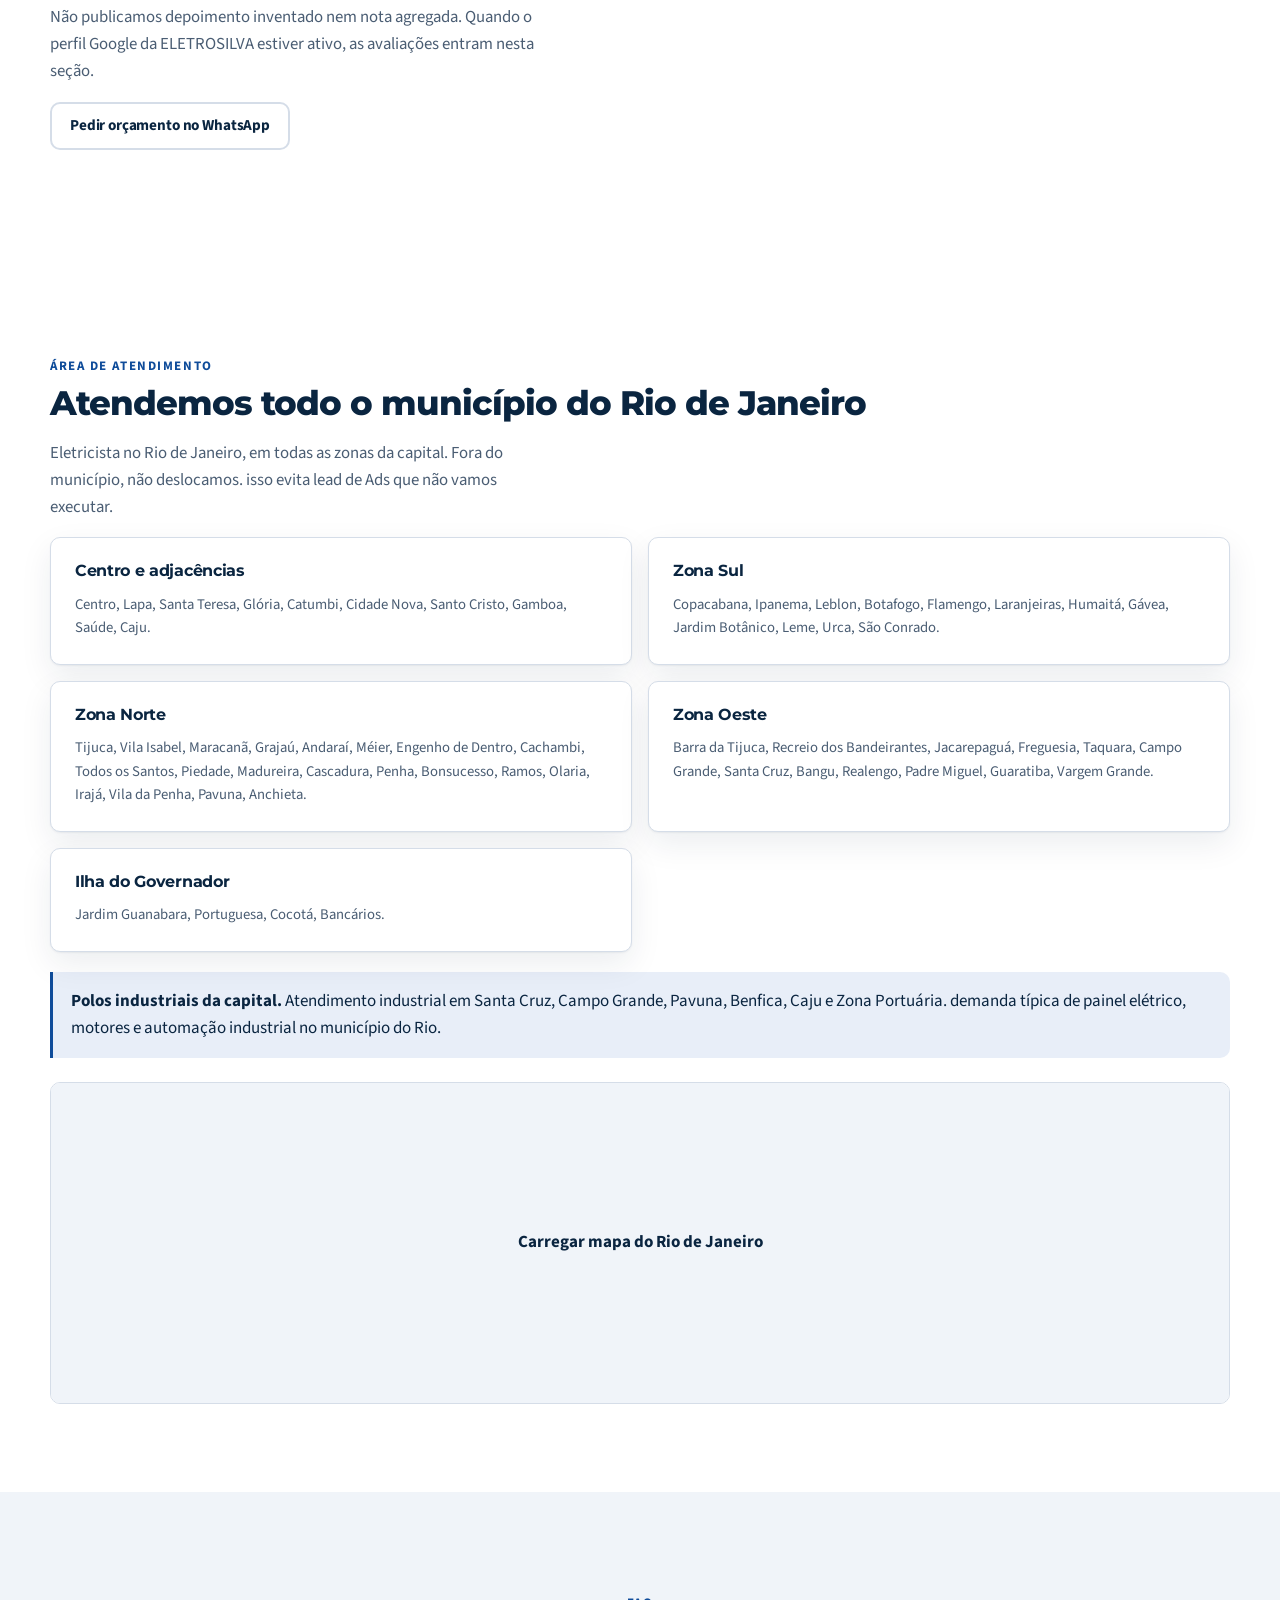
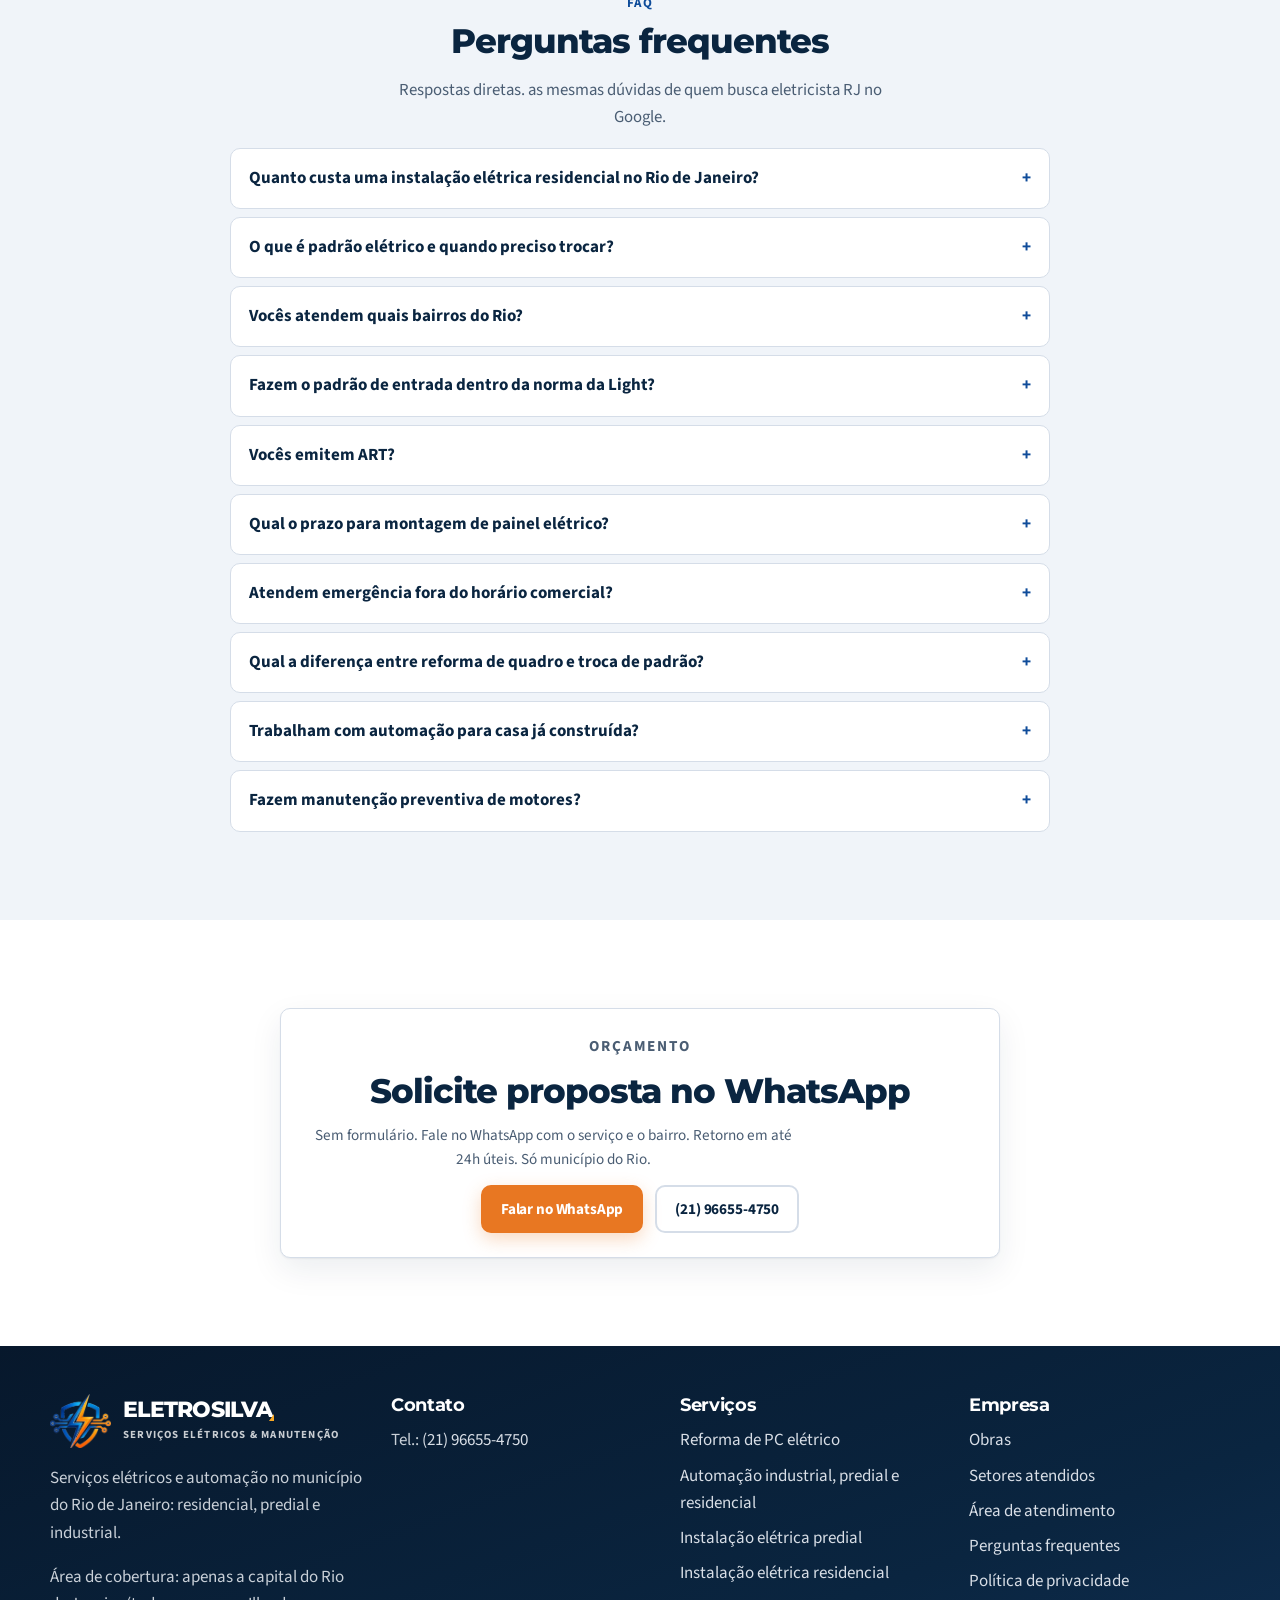
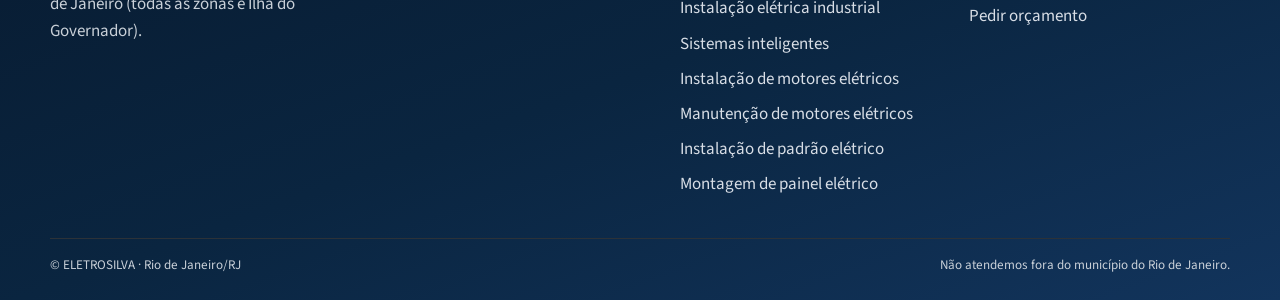
==== commit 7fcba1aa: "Atualiza marca, telefone e hardening do site para publicação. Inclui logo/identidade visual, WhatsAp" ====
--- a/index.html
+++ b/index.html
@@ -7,7 +7,7 @@
   <meta name="description" content="Instalação e manutenção elétrica no Rio de Janeiro: residencial, predial e industrial. ART, NR-10 e orçamento em até 24h.">
   <link rel="canonical" href="https://eletrosilvaservicos.com/">
   <meta name="robots" content="index,follow">
-  <meta name="theme-color" content="#0B3D91">
+  <meta name="theme-color" content="#0A2540">
   <meta name="referrer" content="strict-origin-when-cross-origin">
   <meta property="og:type" content="website">
   <meta property="og:locale" content="pt_BR">
@@ -15,34 +15,42 @@
   <meta property="og:title" content="Eletricista no Rio de Janeiro | ELETROSILVA">
   <meta property="og:description" content="Instalação e manutenção elétrica no Rio de Janeiro: residencial, predial e industrial. ART, NR-10 e orçamento em até 24h.">
   <meta property="og:url" content="https://eletrosilvaservicos.com/">
-  <meta property="og:image" content="https://eletrosilvaservicos.com/img/og-cover.svg">
+  <meta property="og:image" content="https://eletrosilvaservicos.com/img/logo.png">
   <meta name="twitter:card" content="summary_large_image">
   <meta name="twitter:title" content="Eletricista no Rio de Janeiro | ELETROSILVA">
   <meta name="twitter:description" content="Instalação e manutenção elétrica no Rio de Janeiro: residencial, predial e industrial. ART, NR-10 e orçamento em até 24h.">
   <link rel="icon" href="img/favicon.svg" type="image/svg+xml">
+  <link rel="preconnect" href="https://fonts.googleapis.com">
+  <link rel="preconnect" href="https://fonts.gstatic.com" crossorigin>
+  <link href="https://fonts.googleapis.com/css2?family=Montserrat:wght@600;700;800&family=Source+Sans+3:wght@400;500;600;700&display=swap" rel="stylesheet">
   <style>
-    :root{--blue:#0B3D91;--ink:#1A1D21;--cta:#FFB300;--header-h:76px}
+    :root{--blue:#0F4C9A;--ink:#0A2540;--cta:#E87722;--header-h:84px}
     *{box-sizing:border-box}
-    body{margin:0;font-family:system-ui,-apple-system,"Segoe UI",Roboto,sans-serif;color:var(--ink);background:#fff}
-    .header{position:sticky;top:0;z-index:80;background:rgba(255,255,255,.96);border-bottom:1px solid #D8DEE6}
-    .header-inner{display:flex;align-items:center;gap:16px;min-height:76px}
+    body{margin:0;font-family:"Source Sans 3",system-ui,sans-serif;color:var(--ink);background:#f7f9fc}
+    .header{position:sticky;top:0;z-index:80;background:#fff;border-bottom:1px solid #d5dde8}
+    .header-inner{display:flex;align-items:center;gap:16px;min-height:84px}
     .wrap{width:min(calc(100% - 32px),1180px);margin-inline:auto}
-    .logo{display:flex;align-items:center;gap:10px;text-decoration:none;color:var(--ink)}
+    .logo{display:flex;align-items:center;text-decoration:none;color:#0A2540}
+    .logo-lockup{display:flex;align-items:center;gap:12px}
+    .logo-icon{height:52px;width:auto;display:block}
+    .logo-name{display:block;font-family:Montserrat,sans-serif;font-weight:800;font-size:1.2rem;letter-spacing:-.03em;line-height:1;color:#0A2540}
+    .logo-name-tail{color:#0A2540}
+    .logo-sub{display:block;margin-top:4px;font-size:10px;font-weight:700;letter-spacing:.12em;text-transform:uppercase;color:#4A5D73}
     .nav,.phone-link{display:none}
-    .menu-btn{width:48px;height:48px;border:1px solid #D8DEE6;background:#fff;border-radius:8px}
-    .hero{position:relative;background:#12161c;color:#fff;min-height:78vh;display:flex;align-items:center}
-    .hero-overlay{position:absolute;inset:0;background:linear-gradient(90deg,rgba(10,16,26,.92),rgba(10,16,26,.45))}
+    .menu-btn{width:48px;height:48px;border:1px solid #d5dde8;background:#fff;border-radius:8px}
+    .hero{position:relative;background:#0A2540;color:#fff;min-height:78vh;display:flex;align-items:center}
+    .hero-overlay{position:absolute;inset:0;background:linear-gradient(105deg,rgba(10,37,64,.94),rgba(15,76,154,.55) 55%,rgba(232,119,34,.28))}
     .hero .wrap{position:relative;z-index:1;padding:48px 0 56px}
-    h1{font-size:clamp(1.75rem,4vw,2.75rem);line-height:1.15;margin:0 0 12px}
+    h1{font-family:Montserrat,sans-serif;font-size:clamp(1.75rem,4vw,2.75rem);line-height:1.15;margin:0 0 12px}
     .lead{font-size:1.05rem}
     .cta-row{display:flex;flex-wrap:wrap;gap:12px}
     .btn{display:inline-flex;align-items:center;justify-content:center;min-height:48px;padding:0 18px;border-radius:10px;font-weight:700;text-decoration:none;border:2px solid transparent}
-    .btn--primary{background:#FFB300;color:#1A1D21}
+    .btn--primary{background:#E87722;color:#fff}
     .btn--ghost{color:#fff;border-color:rgba(255,255,255,.55)}
-    .eyebrow{font-size:13px;font-weight:700;letter-spacing:.12em;text-transform:uppercase;color:#FFB300}
+    .eyebrow{font-size:13px;font-weight:700;letter-spacing:.12em;text-transform:uppercase;color:#F9A825}
   </style>
-  <link rel="stylesheet" href="css/site.css?v=20260916">
-  <script type="application/ld+json">{"@context":"https://schema.org","@type":["Electrician","LocalBusiness"],"name":"ELETROSILVA","url":"https://eletrosilvaservicos.com","telephone":"+5521992779858","priceRange":"$$","address":{"@type":"PostalAddress","addressLocality":"Rio de Janeiro","addressRegion":"RJ","addressCountry":"BR"},"areaServed":{"@type":"City","name":"Rio de Janeiro"}}</script>
+  <link rel="stylesheet" href="css/site.css?v=20260921d">
+  <script type="application/ld+json">{"@context":"https://schema.org","@type":["Electrician","LocalBusiness"],"name":"ELETROSILVA","url":"https://eletrosilvaservicos.com","telephone":"+5521966554750","priceRange":"$$","address":{"@type":"PostalAddress","addressLocality":"Rio de Janeiro","addressRegion":"RJ","addressCountry":"BR"},"areaServed":{"@type":"City","name":"Rio de Janeiro"}}</script>
 <script type="application/ld+json">{"@context":"https://schema.org","@type":"FAQPage","mainEntity":[{"@type":"Question","name":"Quanto custa uma instalação elétrica residencial no Rio de Janeiro?","acceptedAnswer":{"@type":"Answer","text":"O valor depende da metragem, do número de circuitos, do estado da infraestrutura existente e se há quadro, aterramento e DR a substituir. Não publicamos tabela fechada porque um apartamento em Copacabana com fiação antiga não se compara a uma casa nova na Barra. O caminho correto é visita técnica, levantamento de cargas e proposta com escopo. Retornamos o primeiro contato em até 24h úteis."}},{"@type":"Question","name":"O que é padrão elétrico e quando preciso trocar?","acceptedAnswer":{"@type":"Answer","text":"O padrão de entrada é o conjunto medidor, proteção e caixa que a Light exige para ligar ou aumentar a carga. Troca-se em obra nova, aumento de demanda, padrão danificado, irregular ou fora da norma vigente da concessionária. Cuidamos do projeto, da montagem e do acompanhamento até a aprovação."}},{"@type":"Question","name":"Vocês atendem quais bairros do Rio?","acceptedAnswer":{"@type":"Answer","text":"Atendemos exclusivamente o município do Rio de Janeiro: Centro, Zona Sul, Zona Norte, Zona Oeste e Ilha do Governador. Não atendemos Baixada Fluminense, Niterói, São Gonçalo nem a Região dos Lagos."}},{"@type":"Question","name":"Fazem o padrão de entrada dentro da norma da Light?","acceptedAnswer":{"@type":"Answer","text":"Sim. Montamos o padrão de entrada conforme o regulamento da Light para a capital, com dimensionamento da proteção, aterramento e disposição da caixa. O objetivo é passar na vistoria sem retrabalho."}},{"@type":"Question","name":"Vocês emitem ART?","acceptedAnswer":{"@type":"Answer","text":"Sim. Emitimos ART do responsável técnico no CREA-RJ quando o serviço exige. Também emitimos laudo e nota fiscal. Não terceirizamos a equipe de campo."}},{"@type":"Question","name":"Qual o prazo para montagem de painel elétrico?","acceptedAnswer":{"@type":"Answer","text":"Depende da complexidade (quadro de distribuição, CCM, comando com CLP) e da disponibilidade de materiais. Após o diagrama aprovado, informamos prazo na proposta. Serviços de urgência industrial são priorizados quando a linha está parada."}},{"@type":"Question","name":"Atendem emergência fora do horário comercial?","acceptedAnswer":{"@type":"Answer","text":"Sim, para falha que coloque risco ou pare produção/condomínio. Combinamos na triagem do chamado. Não prometemos tempo de chegada genérico."}},{"@type":"Question","name":"Qual a diferença entre reforma de quadro e troca de padrão?","acceptedAnswer":{"@type":"Answer","text":"O quadro (PC/QGBT) distribui os circuitos internos. O padrão é a entrada da concessionária, no limite da via pública/medição. Muitas vezes os dois precisam ser tratados juntos, mas são serviços e normas diferentes."}},{"@type":"Question","name":"Trabalham com automação para casa já construída?","acceptedAnswer":{"@type":"Answer","text":"Sim. Em imóvel pronto priorizamos soluções que aproveitam eletrodutos existentes, módulos em substituição de interruptores e quadros auxiliares. Retrofit mal planejado vira gambiarra; por isso o diagnóstico vem antes do catálogo de gadgets."}},{"@type":"Question","name":"Fazem manutenção preventiva de motores?","acceptedAnswer":{"@type":"Answer","text":"Sim. Inspeção, medição de isolamento, verificação de rolamentos, alinhamento e plano de parada. Corretiva de urgência também, quando o motor já parou a linha."}}]}</script>
 <script type="application/ld+json">{"@context":"https://schema.org","@type":"ItemList","name":"Serviços ELETROSILVA","itemListElement":[{"@type":"ListItem","position":1,"item":{"@type":"Service","name":"Reforma de PC elétrico","areaServed":{"@type":"City","name":"Rio de Janeiro"},"url":"https://eletrosilvaservicos.com/reforma-pc-eletrico-rio-de-janeiro.html","provider":{"@type":"Electrician","name":"ELETROSILVA"}}},{"@type":"ListItem","position":2,"item":{"@type":"Service","name":"Automação industrial, predial e residencial","areaServed":{"@type":"City","name":"Rio de Janeiro"},"url":"https://eletrosilvaservicos.com/automacao-industrial-predial-residencial-rio-de-janeiro.html","provider":{"@type":"Electrician","name":"ELETROSILVA"}}},{"@type":"ListItem","position":3,"item":{"@type":"Service","name":"Instalação elétrica predial","areaServed":{"@type":"City","name":"Rio de Janeiro"},"url":"https://eletrosilvaservicos.com/instalacao-eletrica-predial-rio-de-janeiro.html","provider":{"@type":"Electrician","name":"ELETROSILVA"}}},{"@type":"ListItem","position":4,"item":{"@type":"Service","name":"Instalação elétrica residencial","areaServed":{"@type":"City","name":"Rio de Janeiro"},"url":"https://eletrosilvaservicos.com/instalacao-eletrica-residencial-rio-de-janeiro.html","provider":{"@type":"Electrician","name":"ELETROSILVA"}}},{"@type":"ListItem","position":5,"item":{"@type":"Service","name":"Instalação elétrica industrial","areaServed":{"@type":"City","name":"Rio de Janeiro"},"url":"https://eletrosilvaservicos.com/instalacao-eletrica-industrial-rio-de-janeiro.html","provider":{"@type":"Electrician","name":"ELETROSILVA"}}},{"@type":"ListItem","position":6,"item":{"@type":"Service","name":"Sistemas inteligentes","areaServed":{"@type":"City","name":"Rio de Janeiro"},"url":"https://eletrosilvaservicos.com/sistemas-inteligentes-rio-de-janeiro.html","provider":{"@type":"Electrician","name":"ELETROSILVA"}}},{"@type":"ListItem","position":7,"item":{"@type":"Service","name":"Instalação de motores elétricos","areaServed":{"@type":"City","name":"Rio de Janeiro"},"url":"https://eletrosilvaservicos.com/instalacao-de-motores-eletricos-rio-de-janeiro.html","provider":{"@type":"Electrician","name":"ELETROSILVA"}}},{"@type":"ListItem","position":8,"item":{"@type":"Service","name":"Manutenção de motores elétricos","areaServed":{"@type":"City","name":"Rio de Janeiro"},"url":"https://eletrosilvaservicos.com/manutencao-de-motores-eletricos-rio-de-janeiro.html","provider":{"@type":"Electrician","name":"ELETROSILVA"}}},{"@type":"ListItem","position":9,"item":{"@type":"Service","name":"Instalação de padrão elétrico","areaServed":{"@type":"City","name":"Rio de Janeiro"},"url":"https://eletrosilvaservicos.com/instalacao-de-padrao-eletrico-rio-de-janeiro.html","provider":{"@type":"Electrician","name":"ELETROSILVA"}}},{"@type":"ListItem","position":10,"item":{"@type":"Service","name":"Montagem de painel elétrico","areaServed":{"@type":"City","name":"Rio de Janeiro"},"url":"https://eletrosilvaservicos.com/montagem-de-painel-eletrico-rio-de-janeiro.html","provider":{"@type":"Electrician","name":"ELETROSILVA"}}}]}</script>
 </head>
@@ -51,13 +59,16 @@
 <a class="skip" href="#conteudo">Ir para o conteúdo</a>
 <header class="header">
   <div class="wrap header-inner">
-    <a class="logo" href="index.html">
-      <svg viewBox="0 0 32 32" width="36" height="36" aria-hidden="true"><rect width="32" height="32" rx="6" fill="#0B3D91"/><path fill="#FFB300" d="M18.2 6 8 17.2h6.1L13.2 26 24 14.6h-6.2L18.2 6z"/></svg>
-      <span><span class="logo-name">ELETROSILVA</span><span class="logo-sub">Serviços elétricos · RJ</span></span>
-    </a>
+    <a class="logo" href="index.html" aria-label="ELETROSILVA - Serviços elétricos e manutenção"><span class="logo-lockup">
+      <img class="logo-icon" src="img/logo-icon.png?v=20260921d" width="56" height="50" alt="" decoding="async" aria-hidden="true">
+      <span class="logo-text">
+        <span class="logo-name">ELETRO<span class="logo-name-tail">SILVA</span></span>
+        <span class="logo-sub">Serviços elétricos &amp; manutenção</span>
+      </span>
+    </span></a>
     <nav class="nav" aria-label="Principal"><a href="#servicos">Serviços</a><a href="#obras">Obras</a><a href="#setores">Setores</a><a href="#contato">Contato</a></nav>
     <div class="header-actions">
-      <a class="phone-link" data-href="phone" data-fill="phoneDisplay" href="tel:+5521992779858">(21) 99277-9858</a>
+      <a class="phone-link" data-href="phone" data-fill="phoneDisplay" href="tel:+5521966554750">(21) 96655-4750</a>
       <a class="btn btn--primary btn--sm" data-wa="Olá! Vim pelo site e quero solicitar um orçamento." href="#contato">Orçamento no WhatsApp</a>
       <button class="menu-btn" type="button" aria-label="Abrir menu" aria-controls="menu-mobile" aria-expanded="false">
         <svg viewBox="0 0 24 24" fill="none" stroke="currentColor" stroke-width="2" aria-hidden="true"><path d="M4 7h16M4 12h16M4 17h16"/></svg>
@@ -373,7 +384,7 @@
         <p class="lead">Sem formulário. Fale no WhatsApp com o serviço e o bairro. Retorno em até 24h úteis. Só município do Rio.</p>
         <div class="cta-row">
           <a class="btn btn--primary" data-wa="Olá! Vim pelo site e quero um orçamento de serviço elétrico no Rio de Janeiro." href="#contato">Falar no WhatsApp</a>
-          <a class="btn btn--outline" data-href="phone" href="tel:+5521992779858">(21) 99277-9858</a>
+          <a class="btn btn--outline" data-href="phone" href="tel:+5521966554750">(21) 96655-4750</a>
         </div>
       </div>
     </div>
@@ -383,14 +394,20 @@
 <footer class="footer">
   <div class="wrap footer-grid">
     <div>
-      <div class="logo" style="margin-bottom:12px"><svg viewBox="0 0 32 32" width="36" height="36" aria-hidden="true"><rect width="32" height="32" rx="6" fill="#0B3D91"/><path fill="#FFB300" d="M18.2 6 8 17.2h6.1L13.2 26 24 14.6h-6.2L18.2 6z"/></svg><span class="logo-name">ELETROSILVA</span></div>
+      <div class="logo logo--footer" style="margin-bottom:12px"><span class="logo-lockup logo--footer">
+      <img class="logo-icon" src="img/logo-icon.png?v=20260921d" width="56" height="50" alt="" decoding="async" aria-hidden="true">
+      <span class="logo-text">
+        <span class="logo-name">ELETRO<span class="logo-name-tail">SILVA</span></span>
+        <span class="logo-sub">Serviços elétricos &amp; manutenção</span>
+      </span>
+    </span></div>
       <p>Serviços elétricos e automação no município do Rio de Janeiro: residencial, predial e industrial.</p>
       <p>Área de cobertura: apenas a capital do Rio de Janeiro (todas as zonas e Ilha do Governador).</p>
     </div>
     <div>
       <h3>Contato</h3>
       <ul>
-        <li>Tel.: <a data-href="phone" data-fill="phoneDisplay" href="tel:+5521992779858">(21) 99277-9858</a></li>
+        <li>Tel.: <a data-href="phone" data-fill="phoneDisplay" href="tel:+5521966554750">(21) 96655-4750</a></li>
       </ul>
     </div>
     <div>
@@ -415,7 +432,7 @@
   </div>
 </footer>
 <a class="wa-float" data-wa="Olá! Vim pelo site e preciso de um orçamento." href="#contato" aria-label="Abrir conversa no WhatsApp"><svg viewBox="0 0 24 24" fill="none" stroke="currentColor" stroke-width="1.8" stroke-linecap="round" stroke-linejoin="round" aria-hidden="true"><path fill="currentColor" stroke="none" d="M19.1 4.9A9.9 9.9 0 0 0 3.2 16.3L2 22l5.8-1.2A9.9 9.9 0 1 0 19.1 4.9zM12 20a8 8 0 0 1-4.1-1.1l-.3-.2-3.5.7.7-3.4-.2-.3A8 8 0 1 1 12 20zm4.4-5.9c-.2-.1-1.4-.7-1.6-.8s-.4-.1-.5.1-.6.8-.7.9-.3.2-.5.1a6.5 6.5 0 0 1-1.9-1.2 7.2 7.2 0 0 1-1.3-1.6c-.1-.2 0-.4.1-.5l.4-.4.1-.3c0-.1 0-.3-.1-.4s-.5-1.3-.7-1.8c-.2-.5-.4-.4-.5-.4h-.4c-.1 0-.4.1-.6.3s-.8.8-.8 1.9.8 2.2.9 2.3c.1.2 1.6 2.5 3.8 3.4 1.4.6 1.9.6 2.6.5.4-.1 1.4-.6 1.6-1.1s.2-1 .1-1.1c-.1 0-.3-.1-.5-.2z"/></svg></a>
-<script src="js/config.js?v=20260916" defer></script>
-<script src="js/site.js?v=20260916" defer></script>
+<script src="js/config.js?v=20260921d" defer></script>
+<script src="js/site.js?v=20260921d" defer></script>
 
 </body></html>
--- a/css/site.css
+++ b/css/site.css
@@ -1,36 +1,43 @@
 :root {
-  --blue: #0b3d91;
-  --blue-hover: #0a3480;
-  --blue-deep: #071f4a;
-  --ink: #1a1d21;
-  --ink-2: #2c3238;
-  --muted: #4a545e;
-  --line: #d8dee6;
-  --bg: #f4f6f8;
-  --white: #fff;
-  --cta: #ffb300;
-  --cta-hover: #e6a100;
-  --cta-ink: #1a1d21;
+  --blue: #0f4c9a;
+  --blue-hover: #0c3d7c;
+  --blue-deep: #0a2540;
+  --blue-bright: #2b7de9;
+  --orange: #e87722;
+  --orange-hover: #d46612;
+  --orange-bright: #f9a825;
+  --ink: #0a2540;
+  --ink-2: #1d3554;
+  --muted: #4a5d73;
+  --line: #d5dde8;
+  --bg: #f0f4f9;
+  --white: #ffffff;
+  --cta: #e87722;
+  --cta-hover: #d46612;
+  --cta-ink: #ffffff;
   --ok: #1b7a4e;
   --err: #b42318;
   --radius: 10px;
-  --shadow: 0 1px 2px rgba(26, 29, 33, 0.06), 0 10px 28px rgba(26, 29, 33, 0.07);
-  --header-h: 76px;
+  --shadow: 0 1px 2px rgba(10, 37, 64, 0.06), 0 12px 32px rgba(10, 37, 64, 0.08);
+  --header-h: 84px;
   --max: 1180px;
-  --font: system-ui, -apple-system, "Segoe UI", Roboto, "Helvetica Neue", Arial, sans-serif;
+  --font: "Source Sans 3", "Segoe UI", sans-serif;
+  --font-display: Montserrat, "Source Sans 3", sans-serif;
+  --grad-brand: linear-gradient(105deg, #0a2540 0%, #0f4c9a 48%, #e87722 100%);
 }
 
 @media (prefers-color-scheme: dark) {
   :root {
-    --blue: #8ab4ff;
-    --blue-hover: #a8c7ff;
-    --ink: #e8eaed;
-    --ink-2: #c5cad1;
-    --muted: #b7c0c9;
-    --line: #2c3238;
-    --bg: #121416;
-    --white: #1a1d21;
-    --shadow: 0 1px 2px rgba(0, 0, 0, 0.3), 0 10px 28px rgba(0, 0, 0, 0.28);
+    --blue: #5ba0f0;
+    --blue-hover: #7db4f5;
+    --blue-deep: #07182c;
+    --ink: #e8eef6;
+    --ink-2: #c5d0de;
+    --muted: #a8b6c7;
+    --line: #243447;
+    --bg: #0d1520;
+    --white: #122033;
+    --shadow: 0 1px 2px rgba(0, 0, 0, 0.35), 0 12px 32px rgba(0, 0, 0, 0.3);
   }
 }
 
@@ -132,13 +139,13 @@
 }
 
 .section--dark {
-  background: var(--ink);
+  background: var(--grad-brand);
   color: #f4f6f8;
 }
 
 @media (prefers-color-scheme: dark) {
   .section--dark {
-    background: #0d0f12;
+    background: linear-gradient(105deg, #07182c 0%, #0f4c9a 55%, #a85a18 100%);
   }
 }
 
@@ -160,13 +167,14 @@
 }
 
 .section--dark .eyebrow {
-  color: var(--cta);
+  color: var(--orange-bright);
 }
 
 h1,
 h2,
 h3,
 h4 {
+  font-family: var(--font-display);
   font-weight: 800;
   letter-spacing: -0.03em;
   line-height: 1.15;
@@ -252,15 +260,16 @@
   position: sticky;
   top: 0;
   z-index: 80;
-  background: rgba(255, 255, 255, 0.96);
+  background: #ffffff;
   border-bottom: 1px solid var(--line);
   backdrop-filter: blur(10px);
   transition: box-shadow 0.2s ease, padding 0.2s ease;
+  color-scheme: light;
 }
 
 @media (prefers-color-scheme: dark) {
   .header {
-    background: rgba(18, 20, 22, 0.96);
+    background: #ffffff;
   }
 }
 
@@ -278,32 +287,105 @@
 .logo {
   display: flex;
   align-items: center;
-  gap: 10px;
   text-decoration: none;
-  color: var(--ink);
+  color: var(--blue-deep);
   flex-shrink: 0;
+  max-width: min(100%, 340px);
+}
+
+.logo:hover {
+  color: var(--blue-deep);
+}
+
+.logo-lockup {
+  display: flex;
+  align-items: center;
+  gap: 12px;
+  min-width: 0;
+}
+
+.logo-icon {
+  display: block;
+  height: 54px;
+  width: auto;
+  flex-shrink: 0;
+  object-fit: contain;
+  background: transparent;
+}
+
+.logo-text {
+  display: flex;
+  flex-direction: column;
+  justify-content: center;
+  min-width: 0;
+}
+
+.logo-name {
+  font-family: var(--font-display);
+  font-weight: 800;
+  letter-spacing: -0.035em;
+  font-size: clamp(1.05rem, 2.8vw, 1.35rem);
+  line-height: 1;
+  color: #0a2540;
+  text-transform: uppercase;
+  white-space: nowrap;
+}
+
+.logo-name-tail {
+  color: #0a2540;
+  position: relative;
+}
+
+.logo-name-tail::after {
+  content: "";
+  position: absolute;
+  right: -1px;
+  bottom: 1px;
+  width: 0;
+  height: 0;
+  border-left: 5px solid transparent;
+  border-right: 0 solid transparent;
+  border-bottom: 7px solid var(--orange);
+}
+
+.logo-sub {
+  display: block;
+  font-size: clamp(0.58rem, 1.5vw, 0.68rem);
+  font-weight: 700;
+  letter-spacing: 0.11em;
+  text-transform: uppercase;
+  color: #3d5168;
+  margin-top: 5px;
+  white-space: nowrap;
+  overflow: hidden;
+  text-overflow: ellipsis;
+}
+
+.logo--footer .logo-name,
+.logo--footer .logo-name-tail {
+  color: #ffffff;
+}
+
+.logo--footer .logo-sub {
+  color: rgba(255, 255, 255, 0.78);
+}
+
+.logo--footer .logo-name-tail::after {
+  border-bottom-color: var(--orange-bright);
+}
+
+.logo-img {
+  display: block;
+  height: 72px;
+  width: auto;
+  max-width: min(240px, 52vw);
+  object-fit: contain;
+  background: transparent;
 }
 
 .logo svg {
   width: 36px;
   height: 36px;
-}
-
-.logo-name {
-  font-weight: 800;
-  letter-spacing: -0.04em;
-  font-size: 1.05rem;
-  line-height: 1;
-}
-
-.logo-sub {
-  display: block;
-  font-size: 13px;
-  font-weight: 500;
-  letter-spacing: 0.08em;
-  text-transform: uppercase;
-  color: var(--muted);
-  margin-top: 3px;
 }
 
 .nav {
@@ -372,8 +454,11 @@
     padding: 0 12px;
     min-height: 48px;
   }
+  .logo-icon {
+    height: 44px;
+  }
   .logo-sub {
-    display: none;
+    max-width: 18ch;
   }
 }
 
@@ -439,6 +524,7 @@
   background: var(--cta);
   color: var(--cta-ink);
   border-color: var(--cta);
+  box-shadow: 0 6px 18px rgba(232, 119, 34, 0.28);
 }
 
 .btn--primary:hover {
@@ -510,7 +596,7 @@
   display: flex;
   align-items: center;
   overflow: hidden;
-  background: #12161c url("../img/hero-panel.svg") center / cover no-repeat;
+  background: #0a2540 url("../img/hero-panel.svg") center / cover no-repeat;
 }
 
 .hero-bg {
@@ -520,7 +606,9 @@
 .hero-overlay {
   position: absolute;
   inset: 0;
-  background: linear-gradient(90deg, rgba(10, 16, 26, 0.92) 0%, rgba(10, 16, 26, 0.72) 55%, rgba(10, 16, 26, 0.45) 100%);
+  background:
+    linear-gradient(105deg, rgba(10, 37, 64, 0.94) 0%, rgba(15, 76, 154, 0.72) 52%, rgba(232, 119, 34, 0.35) 100%),
+    radial-gradient(ellipse at 80% 20%, rgba(43, 125, 233, 0.25), transparent 50%);
 }
 
 .hero .wrap {
@@ -532,10 +620,11 @@
 .hero h1 {
   color: #fff;
   max-width: 18ch;
+  font-family: var(--font-display);
 }
 
 .hero .lead {
-  color: #c9d0d8;
+  color: #d7e2f0;
   max-width: 52ch;
 }
 
@@ -550,8 +639,8 @@
   display: inline-flex;
   align-items: center;
   gap: 6px;
-  background: rgba(255, 255, 255, 0.08);
-  border: 1px solid rgba(255, 255, 255, 0.14);
+  background: rgba(255, 255, 255, 0.1);
+  border: 1px solid rgba(249, 168, 37, 0.35);
   color: #e8eaed;
   font-size: 0.8rem;
   font-weight: 600;
@@ -623,7 +712,7 @@
 
 .card--link:hover {
   transform: translateY(-2px);
-  border-color: var(--blue);
+  border-color: var(--orange);
 }
 
 .card--profile {
@@ -633,18 +722,20 @@
 .icon-box {
   width: 44px;
   height: 44px;
-  border-radius: 8px;
-  background: #e8eef8;
+  border-radius: 10px;
+  background: linear-gradient(135deg, #e8f1fc 0%, #fff3e6 100%);
   color: var(--blue);
   display: flex;
   align-items: center;
   justify-content: center;
   margin-bottom: 14px;
+  border: 1px solid rgba(15, 76, 154, 0.12);
 }
 
 @media (prefers-color-scheme: dark) {
   .icon-box {
-    background: #243044;
+    background: linear-gradient(135deg, #1a2f4a 0%, #3a2818 100%);
+    border-color: rgba(91, 160, 240, 0.2);
   }
 }
 
@@ -1193,14 +1284,14 @@
 
 /* Footer */
 .footer {
-  background: #12161c;
+  background: linear-gradient(160deg, #07182c 0%, #0a2540 55%, #12345c 100%);
   color: #c9d0d8;
   padding: 48px 0 24px;
 }
 
-.footer h3,
-.footer .logo-name {
+.footer h3 {
   color: #fff;
+  font-family: var(--font-display);
 }
 
 .footer a {
@@ -1209,7 +1300,7 @@
 }
 
 .footer a:hover {
-  color: #fff;
+  color: var(--orange-bright);
 }
 
 .footer-grid {
@@ -1280,7 +1371,7 @@
 
 /* Inner pages */
 .page-hero {
-  background: var(--blue-deep);
+  background: var(--grad-brand);
   color: #fff;
   padding: 48px 0 40px;
 }
@@ -1373,14 +1464,14 @@
 }
 
 .thanks-card h1 {
-  color: #071f4a;
+  color: var(--blue-deep);
 }
 
 .thanks-card p {
-  color: #2c3238;
+  color: var(--ink-2);
 }
 
 .thanks-card .btn--outline {
-  color: #0b3d91;
-  border-color: #0b3d91;
-}
+  color: var(--blue);
+  border-color: var(--blue);
+}
